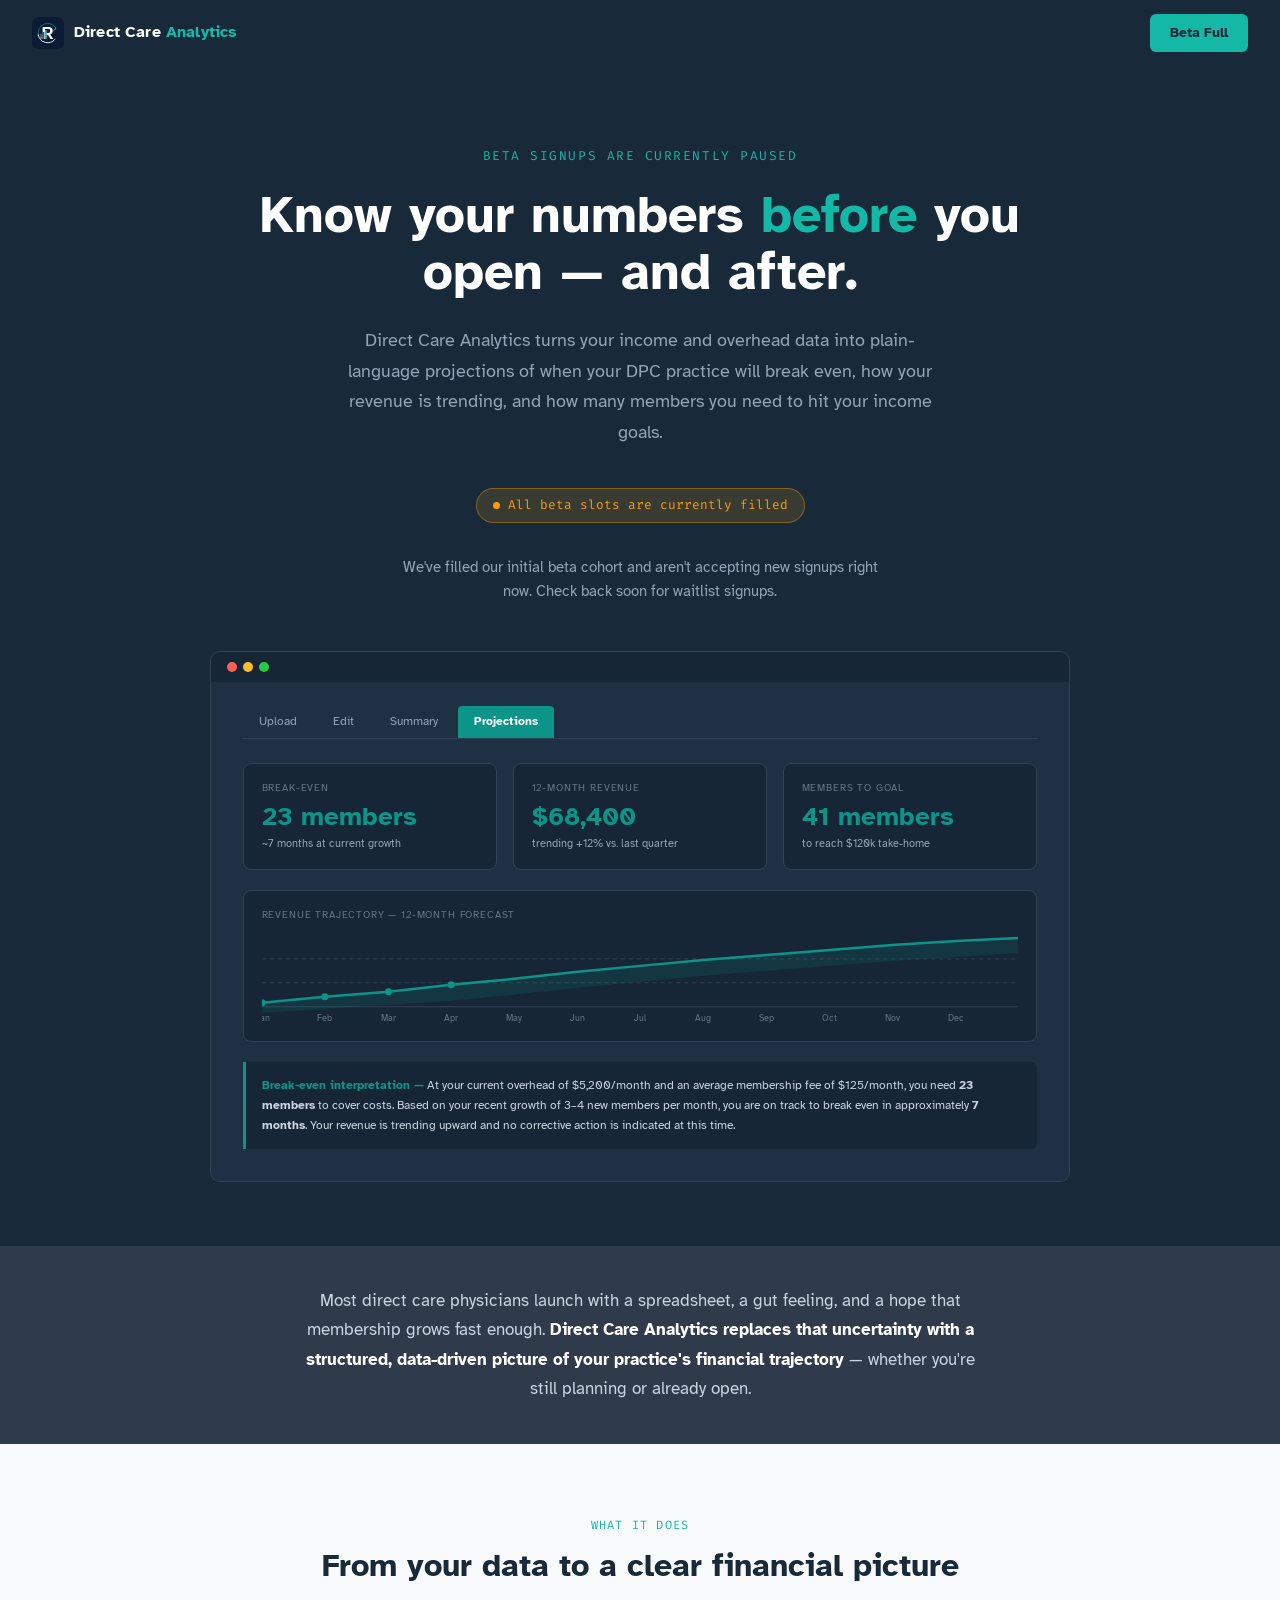
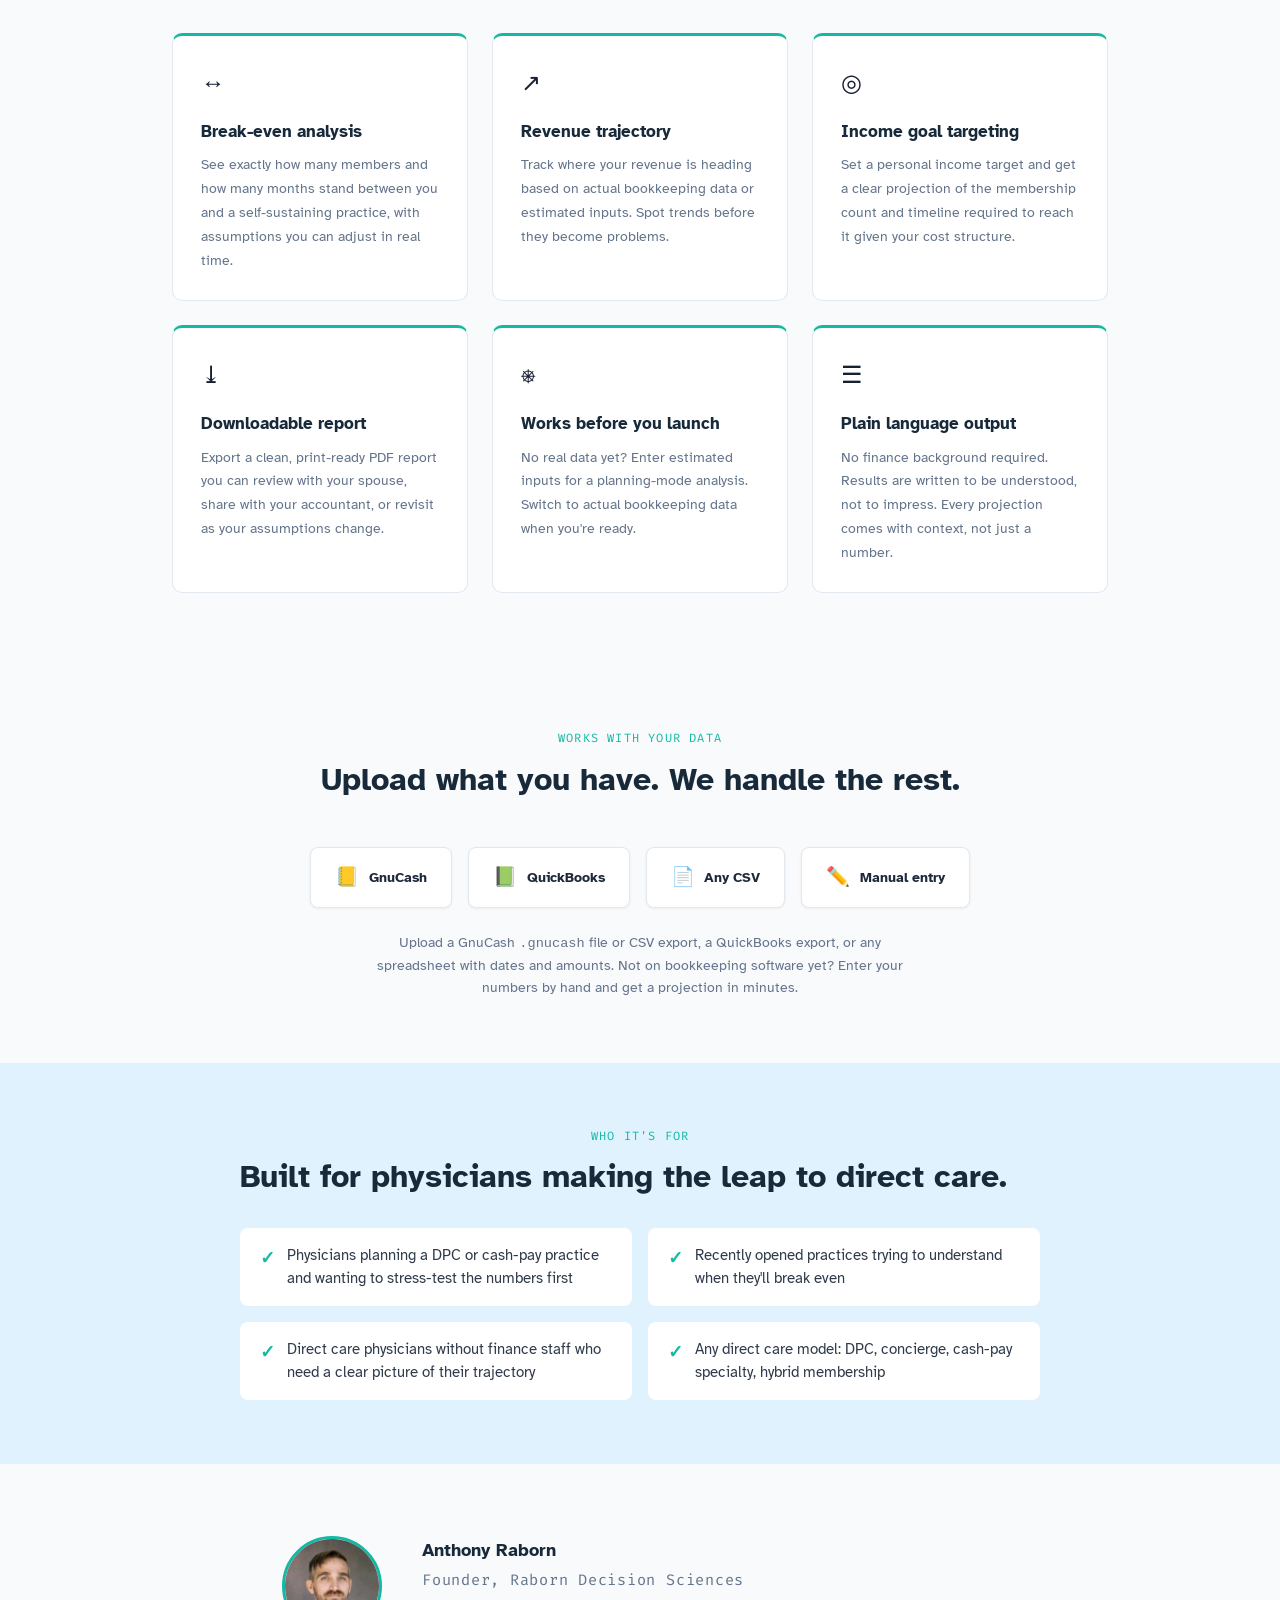
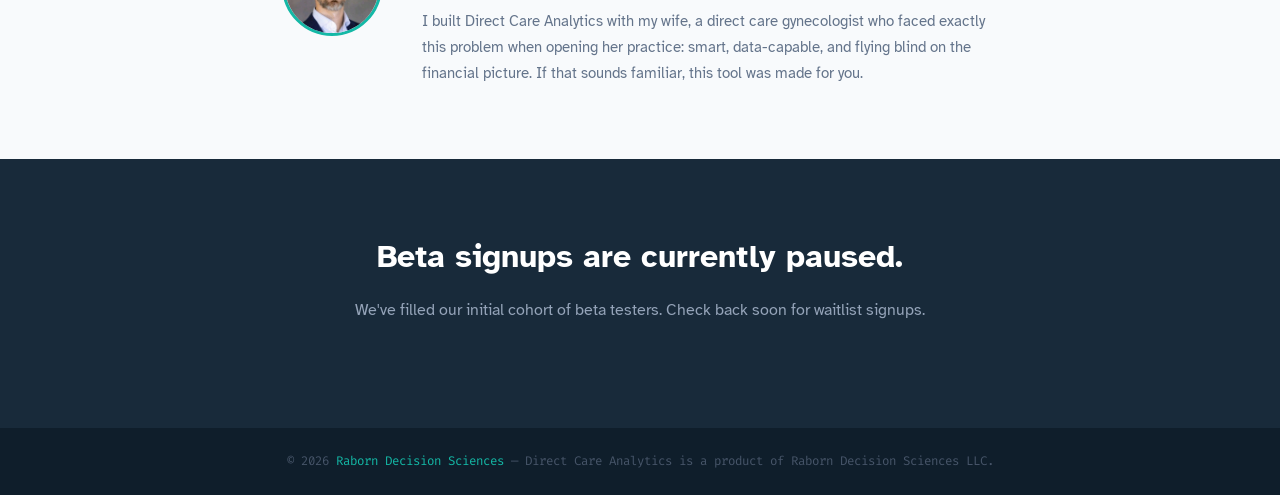
==== landing/index.html @ 9949469e "pause beta signups on landing page and update waitlist messaging Co-Authored-By: Claude Sonnet 4.6 <" ====
<!DOCTYPE html>
<html lang="en">
<head>
<meta charset="UTF-8">
<meta name="viewport" content="width=device-width, initial-scale=1.0">
<title>Direct Care Analytics — Know Your Numbers Before You Open</title>
<meta name="description" content="Direct Care Analytics turns your income and overhead data into plain-language projections of when your DPC practice will break even, how your revenue is trending, and how many members you need to hit your income goals.">
<link rel="icon" type="image/svg+xml" href="assets/favicon.svg">
<link rel="preconnect" href="https://fonts.googleapis.com">
<link rel="preconnect" href="https://fonts.gstatic.com" crossorigin>
<link href="https://fonts.googleapis.com/css2?family=Atkinson+Hyperlegible:ital,wght@0,400;0,700;1,400&family=Fira+Code:wght@400;500&display=swap" rel="stylesheet">
<style>
  *, *::before, *::after { box-sizing: border-box; margin: 0; padding: 0; }

  :root {
    --navy:       #182A3A;
    --slate:      #2F3A4A;
    --gray:       #64748B;
    --off-white:  #F8FAFC;
    --white:      #FFFFFF;
    --teal:       #14B8A6;
    --teal-dark:  #0F9486;
    --blue:       #2563EB;
    --amber:      #F59E0B;
    --cyan-light: #E0F2FE;
    --text:       #172033;
    --font:       'Atkinson Hyperlegible', sans-serif;
    --mono:       'Fira Code', monospace;
  }

  html { scroll-behavior: smooth; }

  body {
    font-family: var(--font);
    font-size: 1rem;
    line-height: 1.6;
    color: var(--text);
    background: var(--off-white);
  }

  /* NAV */
  nav {
    position: sticky;
    top: 0;
    z-index: 100;
    background: var(--navy);
    padding: 0.875rem 2rem;
    display: flex;
    align-items: center;
    justify-content: space-between;
  }

  .nav-brand {
    display: flex;
    align-items: center;
    gap: 0.625rem;
    text-decoration: none;
  }

  .nav-mark {
    width: 32px;
    height: 32px;
    border-radius: 6px;
    object-fit: contain;
  }

  .nav-name {
    font-family: var(--font);
    font-size: 1rem;
    font-weight: 700;
    color: var(--white);
    letter-spacing: 0.01em;
  }

  .nav-name span {
    color: var(--teal);
  }

  .nav-cta {
    background: var(--teal);
    color: var(--navy);
    font-family: var(--font);
    font-weight: 700;
    font-size: 0.875rem;
    padding: 0.5rem 1.25rem;
    border-radius: 6px;
    text-decoration: none;
    transition: background 0.15s;
  }

  .nav-cta:hover { background: var(--teal-dark); color: var(--white); }

  /* HERO */
  .hero {
    background: var(--navy);
    color: var(--white);
    padding: 5rem 2rem 4rem;
    text-align: center;
  }

  .hero-eyebrow {
    font-family: var(--mono);
    font-size: 0.8rem;
    color: var(--teal);
    letter-spacing: 0.12em;
    text-transform: uppercase;
    margin-bottom: 1.25rem;
  }

  .hero h1 {
    font-size: clamp(2rem, 5vw, 3.25rem);
    font-weight: 700;
    line-height: 1.1;
    color: var(--white);
    max-width: 780px;
    margin: 0 auto 1.5rem;
  }

  .hero h1 em {
    font-style: normal;
    color: var(--teal);
  }

  .hero-sub {
    font-size: 1.125rem;
    color: #94A3B8;
    max-width: 620px;
    margin: 0 auto 2.5rem;
    line-height: 1.7;
  }

  .hero-slots {
    display: inline-flex;
    align-items: center;
    gap: 0.5rem;
    background: rgba(244,158,11,0.15);
    border: 1px solid rgba(244,158,11,0.4);
    color: var(--amber);
    font-family: var(--mono);
    font-size: 0.8rem;
    padding: 0.4rem 1rem;
    border-radius: 999px;
    margin-bottom: 2rem;
  }

  .slot-dot {
    width: 7px;
    height: 7px;
    background: var(--amber);
    border-radius: 50%;
    animation: pulse 2s infinite;
  }

  @keyframes pulse {
    0%, 100% { opacity: 1; }
    50% { opacity: 0.35; }
  }

  /* SIGNUP FORM */
  .signup-form {
    max-width: 480px;
    margin: 0 auto;
  }

  .signup-form .name-row {
    display: grid;
    grid-template-columns: 1fr 1fr;
    gap: 0.75rem;
    margin-bottom: 0.75rem;
  }

  @media (max-width: 480px) {
    .signup-form .name-row { grid-template-columns: 1fr; }
  }

  .signup-form .field {
    display: flex;
    flex-direction: column;
    gap: 0.35rem;
    margin-bottom: 0.75rem;
  }

  .signup-form label {
    font-size: 0.8rem;
    font-weight: 600;
    color: #94A3B8;
    letter-spacing: 0.04em;
    text-transform: uppercase;
  }

  .signup-form label em {
    color: var(--teal);
    font-style: normal;
    margin-left: 2px;
  }

  .signup-form input[type="text"],
  .signup-form input[type="email"] {
    padding: 0.75rem 1rem;
    border-radius: 6px;
    border: 1.5px solid #334155;
    background: #1E3044;
    color: var(--white);
    font-family: var(--font);
    font-size: 0.95rem;
    outline: none;
    transition: border-color 0.15s;
    width: 100%;
    box-sizing: border-box;
  }

  .signup-form input[type="text"]::placeholder,
  .signup-form input[type="email"]::placeholder { color: #64748B; }

  .signup-form input[type="text"]:focus,
  .signup-form input[type="email"]:focus { border-color: var(--teal); }

  .btn-primary {
    background: var(--teal);
    color: var(--navy);
    font-family: var(--font);
    font-weight: 700;
    font-size: 0.95rem;
    padding: 0.75rem 1.5rem;
    border: none;
    border-radius: 6px;
    cursor: pointer;
    transition: background 0.15s;
    white-space: nowrap;
    width: 100%;
    margin-top: 0.25rem;
  }

  .btn-primary:hover { background: var(--teal-dark); color: var(--white); }

  /* PROBLEM STRIP */
  .problem-strip {
    background: var(--slate);
    color: var(--white);
    padding: 2.5rem 2rem;
    text-align: center;
  }

  .problem-strip p {
    font-size: 1.05rem;
    color: #CBD5E1;
    max-width: 700px;
    margin: 0 auto;
    line-height: 1.75;
  }

  .problem-strip strong { color: var(--white); }

  /* FEATURES */
  .features {
    padding: 4.5rem 2rem;
    max-width: 1000px;
    margin: 0 auto;
  }

  .section-label {
    font-family: var(--mono);
    font-size: 0.75rem;
    color: var(--teal);
    letter-spacing: 0.1em;
    text-transform: uppercase;
    text-align: center;
    margin-bottom: 0.75rem;
  }

  .section-title {
    font-size: clamp(1.5rem, 3vw, 2rem);
    font-weight: 700;
    text-align: center;
    color: var(--navy);
    margin-bottom: 3rem;
    line-height: 1.2;
  }

  .features-grid {
    display: grid;
    grid-template-columns: repeat(auto-fit, minmax(280px, 1fr));
    gap: 1.5rem;
  }

  .feature-card {
    background: var(--white);
    border: 1px solid #E2E8F0;
    border-radius: 10px;
    padding: 1.75rem;
    border-top: 3px solid var(--teal);
  }

  .feature-icon {
    font-size: 1.5rem;
    margin-bottom: 1rem;
  }

  .feature-card h3 {
    font-size: 1.05rem;
    font-weight: 700;
    color: var(--navy);
    margin-bottom: 0.5rem;
  }

  .feature-card p {
    font-size: 0.9rem;
    color: var(--gray);
    line-height: 1.65;
  }

  /* WHO IT'S FOR */
  .for-section {
    background: var(--cyan-light);
    padding: 4rem 2rem;
  }

  .for-inner {
    max-width: 800px;
    margin: 0 auto;
  }

  .for-list {
    list-style: none;
    margin-top: 2rem;
    display: grid;
    grid-template-columns: repeat(auto-fit, minmax(300px, 1fr));
    gap: 1rem;
  }

  .for-list li {
    display: flex;
    align-items: flex-start;
    gap: 0.75rem;
    background: var(--white);
    border-radius: 8px;
    padding: 1rem 1.25rem;
    font-size: 0.95rem;
    color: var(--slate);
    line-height: 1.5;
  }

  .check {
    color: var(--teal);
    font-weight: 700;
    font-size: 1.1rem;
    margin-top: 0.05rem;
    flex-shrink: 0;
  }

  /* FOUNDER */
  .founder {
    padding: 4.5rem 2rem;
    max-width: 780px;
    margin: 0 auto;
    display: grid;
    grid-template-columns: auto 1fr;
    gap: 2.5rem;
    align-items: start;
  }

  .founder-photo {
    width: 100px;
    height: 100px;
    border-radius: 50%;
    object-fit: cover;
    border: 3px solid var(--teal);
    flex-shrink: 0;
  }

  .founder-text h3 {
    font-size: 1.1rem;
    font-weight: 700;
    color: var(--navy);
    margin-bottom: 0.25rem;
  }

  .founder-role {
    font-family: var(--mono);
    font-size: 0.78rem;
    color: var(--teal);
    letter-spacing: 0.05em;
    margin-bottom: 1rem;
  }

  .founder-text p {
    font-size: 0.95rem;
    color: var(--gray);
    line-height: 1.7;
  }

  /* BOTTOM CTA */
  .bottom-cta {
    background: var(--navy);
    color: var(--white);
    padding: 4.5rem 2rem;
    text-align: center;
  }

  .bottom-cta h2 {
    font-size: clamp(1.5rem, 3vw, 2rem);
    font-weight: 700;
    color: var(--white);
    margin-bottom: 1rem;
    max-width: 600px;
    margin-left: auto;
    margin-right: auto;
  }

  .bottom-cta p {
    color: #94A3B8;
    margin-bottom: 2rem;
    font-size: 1rem;
  }

  /* FOOTER */
  footer {
    background: #0F1E2B;
    padding: 1.5rem 2rem;
    text-align: center;
  }

  footer p {
    font-size: 0.78rem;
    color: #475569;
    font-family: var(--mono);
  }

  footer a {
    color: var(--teal);
    text-decoration: none;
  }

  /* SCREENSHOT / APP MOCKUP */
  .screenshot-wrap {
    max-width: 860px;
    margin: 3rem auto 0;
    background: #1E3044;
    border-radius: 10px;
    border: 1px solid #334155;
    overflow: hidden;
  }

  .screenshot-bar {
    background: #162636;
    padding: 0.6rem 1rem;
    display: flex;
    gap: 6px;
    align-items: center;
  }

  .dot { width: 10px; height: 10px; border-radius: 50%; }
  .dot-r { background: #FF5F57; }
  .dot-y { background: #FEBC2E; }
  .dot-g { background: #28C840; }

  .screenshot-body {
    padding: 1.5rem 2rem 2rem;
    text-align: left;
    color: #CBD5E1;
    font-size: 0.85rem;
    min-height: 200px;
  }

  .mock-nav {
    display: flex;
    gap: 0.25rem;
    margin-bottom: 1.5rem;
    border-bottom: 1px solid #334155;
    padding-bottom: 0;
  }

  .mock-tab {
    padding: 0.4rem 1rem;
    font-size: 0.75rem;
    color: #94A3B8;
    border-radius: 4px 4px 0 0;
    cursor: default;
  }

  .mock-tab.active {
    background: #0D9488;
    color: #fff;
    font-weight: 600;
  }

  .mock-results {
    display: grid;
    grid-template-columns: 1fr 1fr 1fr;
    gap: 1rem;
    margin-bottom: 1.25rem;
  }

  @media (max-width: 640px) {
    .mock-results { grid-template-columns: 1fr; }
  }

  .mock-card {
    background: #162636;
    border: 1px solid #334155;
    border-radius: 8px;
    padding: 1rem 1.1rem;
  }

  .mock-card-label {
    font-size: 0.65rem;
    text-transform: uppercase;
    letter-spacing: 0.08em;
    color: #64748B;
    margin-bottom: 0.4rem;
  }

  .mock-card-value {
    font-size: 1.6rem;
    font-weight: 700;
    color: #0D9488;
    line-height: 1.1;
  }

  .mock-card-sub {
    font-size: 0.7rem;
    color: #94A3B8;
    margin-top: 0.25rem;
  }

  .mock-chart {
    background: #162636;
    border: 1px solid #334155;
    border-radius: 8px;
    padding: 1rem 1.1rem;
    margin-bottom: 1.25rem;
  }

  .mock-chart-label {
    font-size: 0.65rem;
    text-transform: uppercase;
    letter-spacing: 0.08em;
    color: #64748B;
    margin-bottom: 0.75rem;
  }

  .mock-chart svg { display: block; width: 100%; }

  .mock-narrative {
    background: #162636;
    border-left: 3px solid #0D9488;
    border-radius: 0 6px 6px 0;
    padding: 0.85rem 1rem;
    font-size: 0.78rem;
    color: #CBD5E1;
    line-height: 1.6;
  }

  /* DATA SOURCES */
  .sources-section {
    padding: 4rem 1.5rem;
    text-align: center;
    background: #F8FAFC;
  }

  .sources-grid {
    display: flex;
    flex-wrap: wrap;
    justify-content: center;
    gap: 1rem;
    max-width: 700px;
    margin: 2rem auto 0;
  }

  .source-card {
    background: #fff;
    border: 1px solid #E2E8F0;
    border-radius: 8px;
    padding: 0.9rem 1.5rem;
    display: flex;
    align-items: center;
    gap: 0.6rem;
    font-size: 0.9rem;
    font-weight: 600;
    color: #1E293B;
    box-shadow: 0 1px 3px rgba(0,0,0,0.06);
  }

  .source-icon {
    font-size: 1.2rem;
  }

  .source-note {
    max-width: 540px;
    margin: 1.5rem auto 0;
    font-size: 0.85rem;
    color: #64748B;
    line-height: 1.6;
  }

  /* RESPONSIVE */
  @media (max-width: 600px) {
    .founder {
      grid-template-columns: 1fr;
    }
    .founder-photo {
      margin: 0 auto;
      display: block;
    }
    nav { padding: 0.75rem 1rem; }
  }

  @media (prefers-reduced-motion: reduce) {
    .slot-dot { animation: none; }
  }
</style>
</head>
<body>

<nav>
  <a href="/" class="nav-brand">
    <img src="assets/favicon.svg" alt="Raborn Decision Sciences mark" class="nav-mark">
    <span class="nav-name">Direct Care <span>Analytics</span></span>
  </a>
  <a href="#beta" class="nav-cta">Beta Full</a>
</nav>

<section class="hero">
  <p class="hero-eyebrow">Beta signups are currently paused</p>
  <h1>Know your numbers <em>before</em> you open &mdash; and after.</h1>
  <p class="hero-sub">
    Direct Care Analytics turns your income and overhead data into plain-language projections
    of when your DPC practice will break even, how your revenue is trending, and how many
    members you need to hit your income goals.
  </p>

  <div class="hero-slots">
    <div class="slot-dot"></div>
    All beta slots are currently filled
  </div>

  <div id="beta">
    <p class="form-note" style="font-size:0.95rem; color:#94A3B8; max-width:480px; margin:0 auto;">
      We've filled our initial beta cohort and aren't accepting new signups right now.
      Check back soon for waitlist signups.
    </p>
  </div>

  <div class="screenshot-wrap">
    <div class="screenshot-bar">
      <div class="dot dot-r"></div>
      <div class="dot dot-y"></div>
      <div class="dot dot-g"></div>
    </div>
    <div class="screenshot-body">
      <div class="mock-nav">
        <div class="mock-tab">Upload</div>
        <div class="mock-tab">Edit</div>
        <div class="mock-tab">Summary</div>
        <div class="mock-tab active">Projections</div>
      </div>
      <div class="mock-results">
        <div class="mock-card">
          <div class="mock-card-label">Break-even</div>
          <div class="mock-card-value">23 members</div>
          <div class="mock-card-sub">~7 months at current growth</div>
        </div>
        <div class="mock-card">
          <div class="mock-card-label">12-month revenue</div>
          <div class="mock-card-value">$68,400</div>
          <div class="mock-card-sub">trending +12% vs. last quarter</div>
        </div>
        <div class="mock-card">
          <div class="mock-card-label">Members to goal</div>
          <div class="mock-card-value">41 members</div>
          <div class="mock-card-sub">to reach $120k take-home</div>
        </div>
      </div>
      <div class="mock-chart">
        <div class="mock-chart-label">Revenue trajectory &mdash; 12-month forecast</div>
        <svg viewBox="0 0 760 90" xmlns="http://www.w3.org/2000/svg" aria-hidden="true">
          <!-- grid lines -->
          <line x1="0" y1="72" x2="760" y2="72" stroke="#334155" stroke-width="1"/>
          <line x1="0" y1="48" x2="760" y2="48" stroke="#334155" stroke-width="1" stroke-dasharray="4 4"/>
          <line x1="0" y1="24" x2="760" y2="24" stroke="#334155" stroke-width="1" stroke-dasharray="4 4"/>
          <!-- confidence band -->
          <polygon points="0,68 63,62 127,57 190,50 253,44 317,37 380,31 443,25 507,20 570,15 633,10 697,6 760,3 760,18 697,22 633,26 570,31 507,36 443,41 380,47 317,53 253,60 190,66 127,70 63,74 0,78"
            fill="#0D9488" opacity="0.15"/>
          <!-- forecast line -->
          <polyline points="0,68 63,62 127,57 190,50 253,44 317,37 380,31 443,25 507,20 570,15 633,10 697,6 760,3"
            fill="none" stroke="#0D9488" stroke-width="2.5" stroke-linejoin="round"/>
          <!-- actual dots (first 4 months) -->
          <circle cx="0"   cy="68" r="3.5" fill="#0D9488"/>
          <circle cx="63"  cy="62" r="3.5" fill="#0D9488"/>
          <circle cx="127" cy="57" r="3.5" fill="#0D9488"/>
          <circle cx="190" cy="50" r="3.5" fill="#0D9488"/>
          <!-- month labels -->
          <text x="0"   y="86" fill="#64748B" font-size="9" text-anchor="middle">Jan</text>
          <text x="63"  y="86" fill="#64748B" font-size="9" text-anchor="middle">Feb</text>
          <text x="127" y="86" fill="#64748B" font-size="9" text-anchor="middle">Mar</text>
          <text x="190" y="86" fill="#64748B" font-size="9" text-anchor="middle">Apr</text>
          <text x="253" y="86" fill="#64748B" font-size="9" text-anchor="middle">May</text>
          <text x="317" y="86" fill="#64748B" font-size="9" text-anchor="middle">Jun</text>
          <text x="380" y="86" fill="#64748B" font-size="9" text-anchor="middle">Jul</text>
          <text x="443" y="86" fill="#64748B" font-size="9" text-anchor="middle">Aug</text>
          <text x="507" y="86" fill="#64748B" font-size="9" text-anchor="middle">Sep</text>
          <text x="570" y="86" fill="#64748B" font-size="9" text-anchor="middle">Oct</text>
          <text x="633" y="86" fill="#64748B" font-size="9" text-anchor="middle">Nov</text>
          <text x="697" y="86" fill="#64748B" font-size="9" text-anchor="middle">Dec</text>
        </svg>
      </div>
      <div class="mock-narrative">
        <strong style="color:#0D9488;">Break-even interpretation &mdash;</strong>
        At your current overhead of $5,200/month and an average membership fee of $125/month,
        you need <strong>23 members</strong> to cover costs. Based on your recent growth of
        3&ndash;4 new members per month, you are on track to break even in approximately
        <strong>7 months</strong>. Your revenue is trending upward and no corrective action
        is indicated at this time.
      </div>
    </div>
  </div>
</section>

<section class="problem-strip">
  <p>
    Most direct care physicians launch with a spreadsheet, a gut feeling, and a hope that
    membership grows fast enough. <strong>Direct Care Analytics replaces that uncertainty
    with a structured, data-driven picture of your practice's financial trajectory</strong>
    &mdash; whether you're still planning or already open.
  </p>
</section>

<section class="features">
  <p class="section-label">What it does</p>
  <h2 class="section-title">From your data to a clear financial picture</h2>

  <div class="features-grid">
    <div class="feature-card">
      <div class="feature-icon">&#x2194;</div>
      <h3>Break-even analysis</h3>
      <p>See exactly how many members and how many months stand between you and a self-sustaining practice, with assumptions you can adjust in real time.</p>
    </div>
    <div class="feature-card">
      <div class="feature-icon">&#x2197;</div>
      <h3>Revenue trajectory</h3>
      <p>Track where your revenue is heading based on actual bookkeeping data or estimated inputs. Spot trends before they become problems.</p>
    </div>
    <div class="feature-card">
      <div class="feature-icon">&#x25CE;</div>
      <h3>Income goal targeting</h3>
      <p>Set a personal income target and get a clear projection of the membership count and timeline required to reach it given your cost structure.</p>
    </div>
    <div class="feature-card">
      <div class="feature-icon">&#x2913;</div>
      <h3>Downloadable report</h3>
      <p>Export a clean, print-ready PDF report you can review with your spouse, share with your accountant, or revisit as your assumptions change.</p>
    </div>
    <div class="feature-card">
      <div class="feature-icon">&#x2388;</div>
      <h3>Works before you launch</h3>
      <p>No real data yet? Enter estimated inputs for a planning-mode analysis. Switch to actual bookkeeping data when you're ready.</p>
    </div>
    <div class="feature-card">
      <div class="feature-icon">&#x2630;</div>
      <h3>Plain language output</h3>
      <p>No finance background required. Results are written to be understood, not to impress. Every projection comes with context, not just a number.</p>
    </div>
  </div>
</section>

<section class="sources-section">
  <p class="section-label">Works with your data</p>
  <h2 class="section-title">Upload what you have. We handle the rest.</h2>
  <div class="sources-grid">
    <div class="source-card">
      <span class="source-icon">📒</span> GnuCash
    </div>
    <div class="source-card">
      <span class="source-icon">📗</span> QuickBooks
    </div>
    <div class="source-card">
      <span class="source-icon">📄</span> Any CSV
    </div>
    <div class="source-card">
      <span class="source-icon">✏️</span> Manual entry
    </div>
  </div>
  <p class="source-note">
    Upload a GnuCash <code>.gnucash</code> file or CSV export, a QuickBooks export,
    or any spreadsheet with dates and amounts. Not on bookkeeping software yet?
    Enter your numbers by hand and get a projection in minutes.
  </p>
</section>

<section class="for-section">
  <div class="for-inner">
    <p class="section-label">Who it's for</p>
    <h2 class="section-title" style="text-align:left; margin-bottom:0;">Built for physicians making the leap to direct care.</h2>
    <ul class="for-list">
      <li><span class="check">&#x2713;</span> Physicians planning a DPC or cash-pay practice and wanting to stress-test the numbers first</li>
      <li><span class="check">&#x2713;</span> Recently opened practices trying to understand when they'll break even</li>
      <li><span class="check">&#x2713;</span> Direct care physicians without finance staff who need a clear picture of their trajectory</li>
      <li><span class="check">&#x2713;</span> Any direct care model: DPC, concierge, cash-pay specialty, hybrid membership</li>
    </ul>
  </div>
</section>

<section class="founder">
  <img src="assets/anthony-raborn.jpg" alt="Anthony Raborn" class="founder-photo" onerror="this.style.display='none'">
  <div class="founder-text">
    <h3>Anthony Raborn</h3>
    <p class="founder-role">Founder, Raborn Decision Sciences</p>
    <p>
      I built Direct Care Analytics with my wife, a direct care gynecologist who faced exactly
      this problem when opening her practice: smart, data-capable, and flying blind on the
      financial picture. If that sounds familiar, this tool was made for you.
    </p>
  </div>
</section>

<section class="bottom-cta">
  <h2>Beta signups are currently paused.</h2>
  <p>We've filled our initial cohort of beta testers. Check back soon for waitlist signups.</p>
</section>

<footer>
  <p>
    &copy; 2026 <a href="https://raborndecisionsciences.com">Raborn Decision Sciences</a>
    &mdash; Direct Care Analytics is a product of Raborn Decision Sciences LLC.
  </p>
</footer>

</body>
</html>
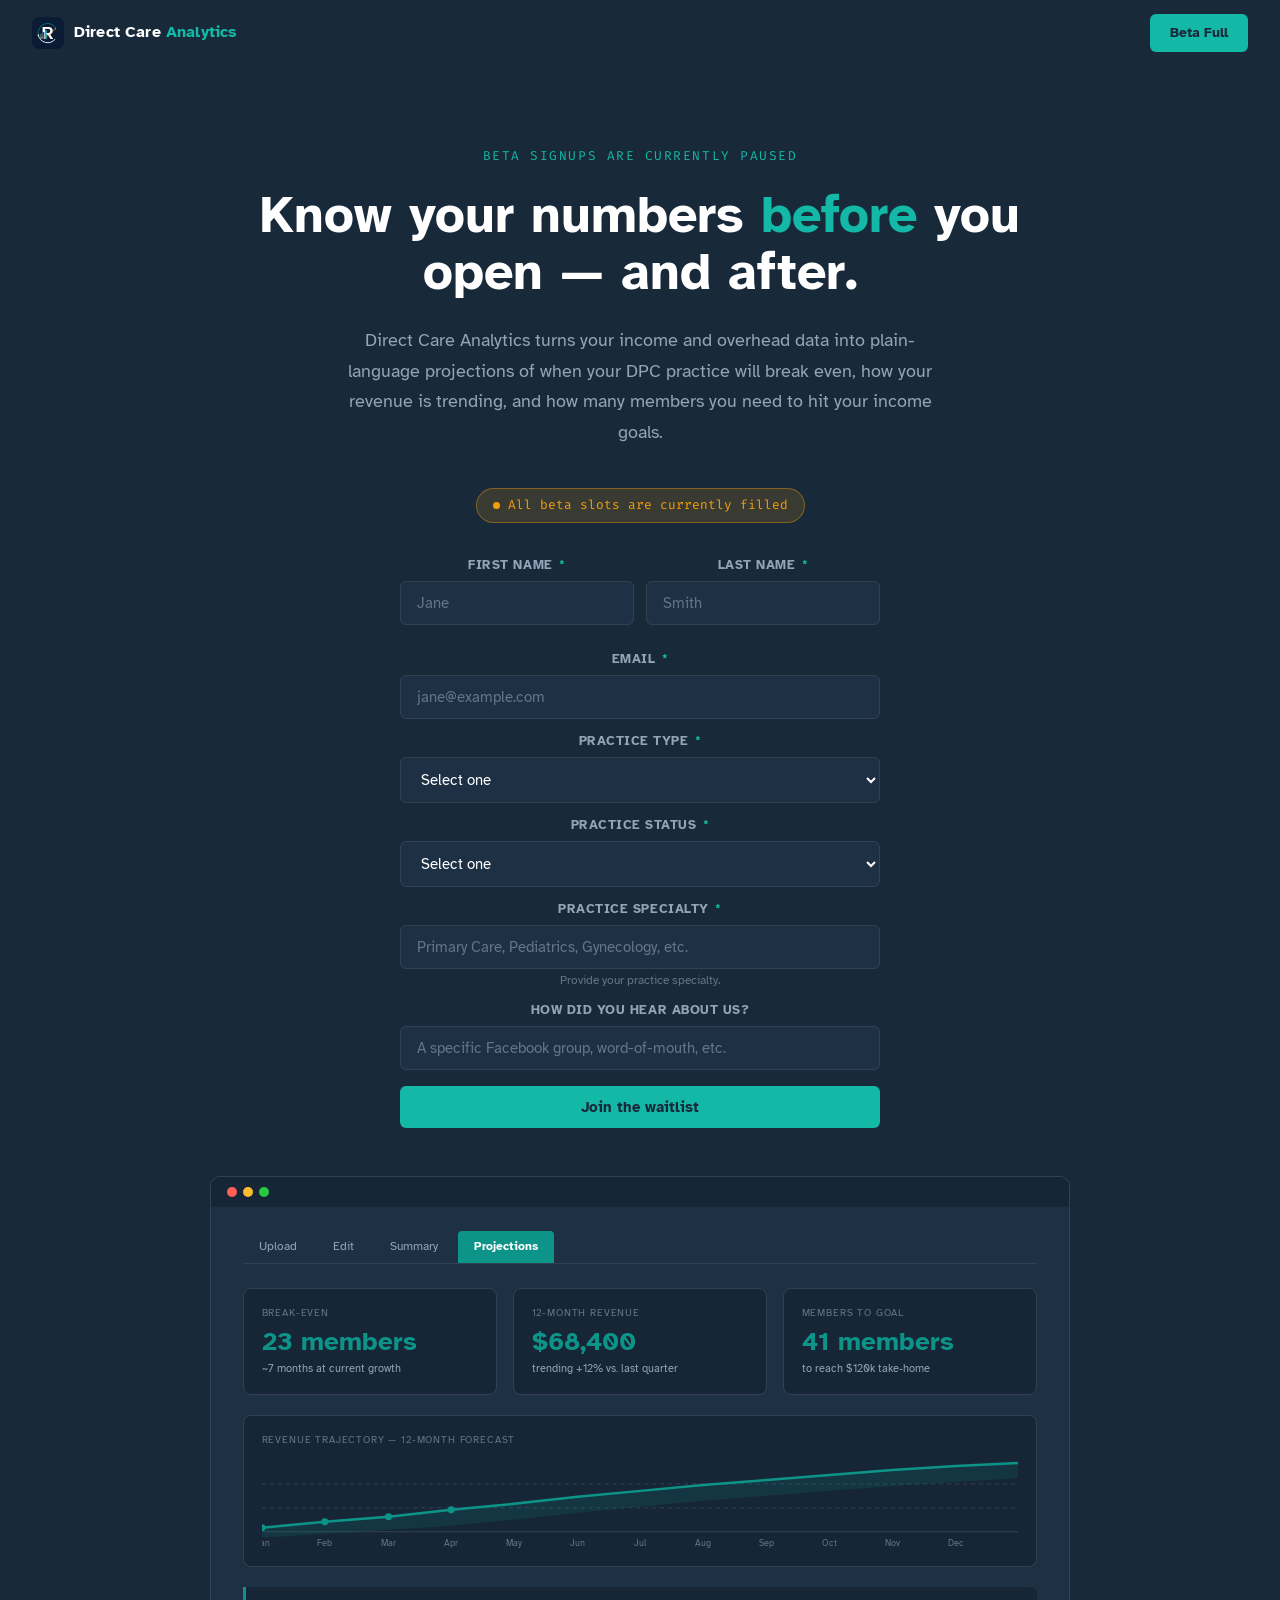
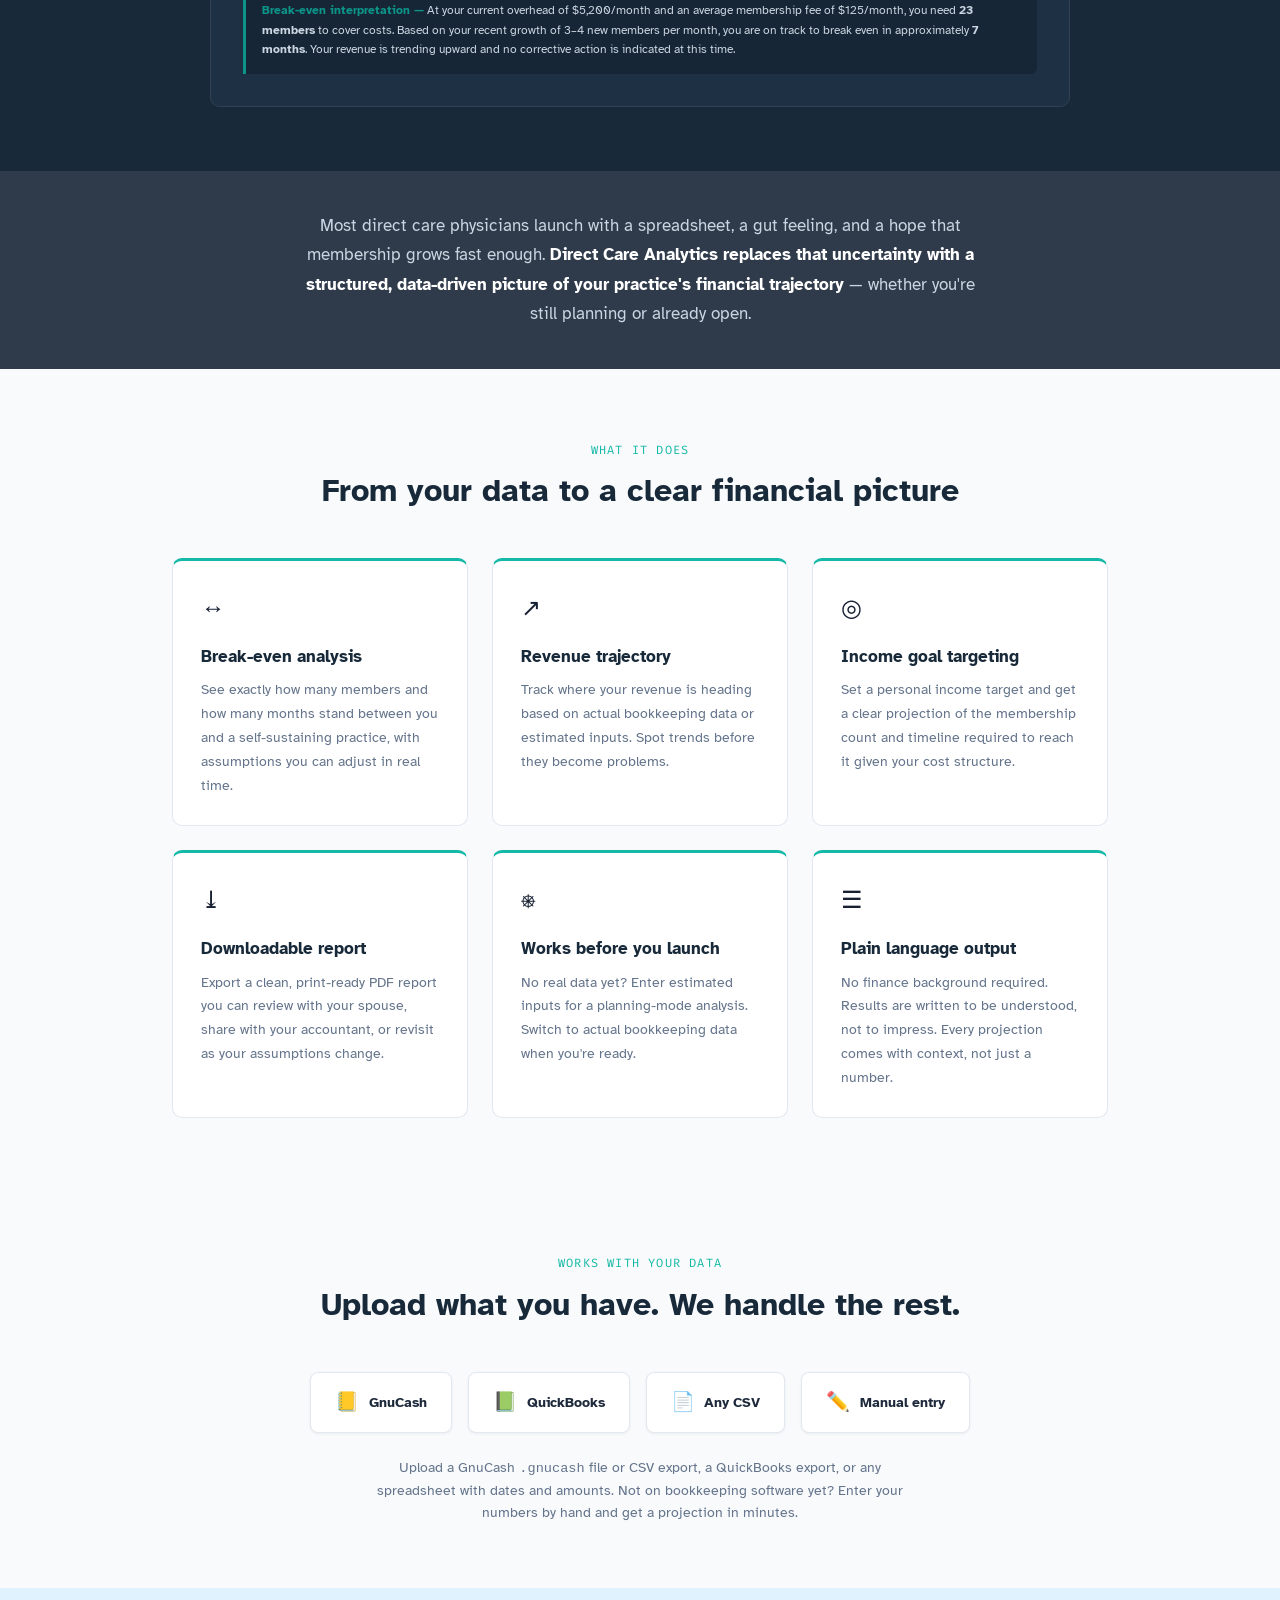
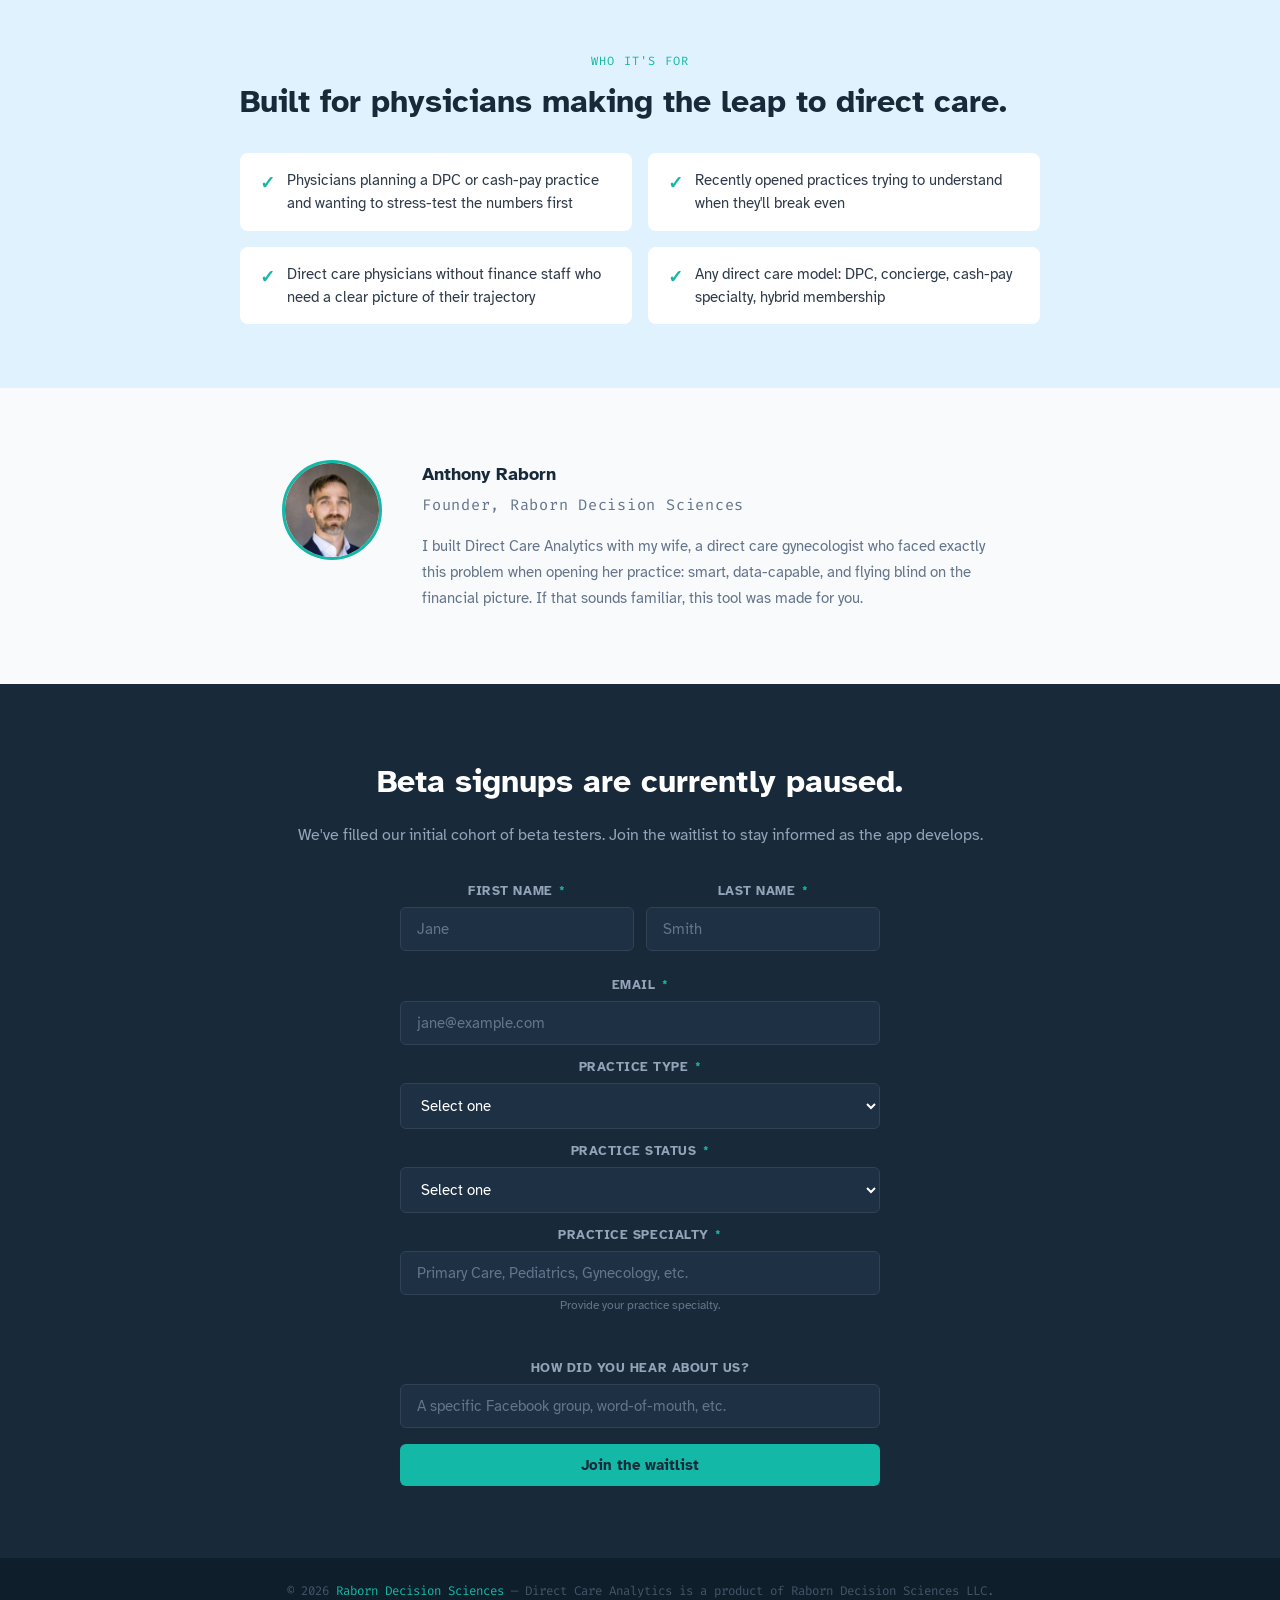
==== commit 59b9dc59: "add branded waitlist form with practice-type "Other" fill-in option Co-Authored-By: Claude Sonnet 4." ====
--- a/landing/index.html
+++ b/landing/index.html
@@ -215,6 +215,31 @@
   .signup-form input[type="text"]:focus,
   .signup-form input[type="email"]:focus { border-color: var(--teal); }
 
+  .signup-form select {
+    padding: 0.75rem 1rem;
+    border-radius: 6px;
+    border: 1.5px solid #334155;
+    background: #1E3044;
+    color: var(--white);
+    font-family: var(--font);
+    font-size: 0.95rem;
+    outline: none;
+    transition: border-color 0.15s;
+    width: 100%;
+    box-sizing: border-box;
+    cursor: pointer;
+  }
+
+  .signup-form select:focus { border-color: var(--teal); }
+  .signup-form select option { color: var(--text); }
+
+  .signup-form .field-note {
+    font-size: 0.75rem;
+    color: #64748B;
+    margin-top: -0.2rem;
+    line-height: 1.4;
+  }
+
   .btn-primary {
     background: var(--teal);
     color: var(--navy);
@@ -635,10 +660,61 @@
   </div>
 
   <div id="beta">
-    <p class="form-note" style="font-size:0.95rem; color:#94A3B8; max-width:480px; margin:0 auto;">
-      We've filled our initial beta cohort and aren't accepting new signups right now.
-      Check back soon for waitlist signups.
-    </p>
+    <form class="signup-form"
+      action='https://forms.zohopublic.com/anthonyraborndecis1/form/DirectCareAnalyticsWaitlist/formperma/2kXUtKMUil3d5j4KvHZ5ywzuJS0PwGDYsFUVeUI9YYg/htmlRecords/submit'
+      name='form' method='POST' accept-charset='UTF-8' enctype='multipart/form-data'>
+      <input type="hidden" name="zf_referrer_name" value="">
+      <input type="hidden" name="zf_redirect_url" value="">
+      <input type="hidden" name="zc_gad" value="">
+      <div class="name-row">
+        <div class="field">
+          <label for="wl_first">First name <em>*</em></label>
+          <input type="text" id="wl_first" name="Name_First" maxlength="255" required placeholder="Jane">
+        </div>
+        <div class="field">
+          <label for="wl_last">Last name <em>*</em></label>
+          <input type="text" id="wl_last" name="Name_Last" maxlength="255" required placeholder="Smith">
+        </div>
+      </div>
+      <div class="field">
+        <label for="wl_email">Email <em>*</em></label>
+        <input type="email" id="wl_email" name="Email" maxlength="255" required placeholder="jane@example.com">
+      </div>
+      <div class="field">
+        <label for="wl_practice_type">Practice type <em>*</em></label>
+        <select id="wl_practice_type" name="Dropdown" required>
+          <option value="" disabled selected>Select one</option>
+          <option value="Physician">Physician</option>
+          <option value="Nurse Practitioner">Nurse Practitioner</option>
+          <option value="Mental Health Therapist">Mental Health Therapist</option>
+          <option value="Other">Other</option>
+        </select>
+      </div>
+      <div class="field practice-other-wrap" style="display:none;">
+        <label for="wl_practice_type_other">Please specify <em>*</em></label>
+        <input type="text" id="wl_practice_type_other" maxlength="255" placeholder="Your role">
+      </div>
+      <div class="field">
+        <label for="wl_practice_status">Practice status <em>*</em></label>
+        <select id="wl_practice_status" name="Dropdown1" required>
+          <option value="" disabled selected>Select one</option>
+          <option value="Just exploring">Just exploring</option>
+          <option value="Planning to launch a direct care practice">Planning to launch a direct care practice</option>
+          <option value="Direct care practice launched within the last year">Direct care practice launched within the last year</option>
+          <option value="Direct care practice launched more than a year ago">Direct care practice launched more than a year ago</option>
+        </select>
+      </div>
+      <div class="field">
+        <label for="wl_specialty">Practice specialty <em>*</em></label>
+        <input type="text" id="wl_specialty" name="SingleLine1" maxlength="255" required placeholder="Primary Care, Pediatrics, Gynecology, etc.">
+        <p class="field-note">Provide your practice specialty.</p>
+      </div>
+      <div class="field">
+        <label for="wl_referral">How did you hear about us?</label>
+        <input type="text" id="wl_referral" name="SingleLine" maxlength="255" placeholder="A specific Facebook group, word-of-mouth, etc.">
+      </div>
+      <button type="submit" class="btn-primary">Join the waitlist</button>
+    </form>
   </div>
 
   <div class="screenshot-wrap">
@@ -815,7 +891,62 @@
 
 <section class="bottom-cta">
   <h2>Beta signups are currently paused.</h2>
-  <p>We've filled our initial cohort of beta testers. Check back soon for waitlist signups.</p>
+  <p>We've filled our initial cohort of beta testers. Join the waitlist to stay informed as the app develops.</p>
+  <form class="signup-form"
+    action='https://forms.zohopublic.com/anthonyraborndecis1/form/DirectCareAnalyticsWaitlist/formperma/2kXUtKMUil3d5j4KvHZ5ywzuJS0PwGDYsFUVeUI9YYg/htmlRecords/submit'
+    name='form' method='POST' accept-charset='UTF-8' enctype='multipart/form-data'>
+    <input type="hidden" name="zf_referrer_name" value="">
+    <input type="hidden" name="zf_redirect_url" value="">
+    <input type="hidden" name="zc_gad" value="">
+    <div class="name-row">
+      <div class="field">
+        <label for="wl_first_b">First name <em>*</em></label>
+        <input type="text" id="wl_first_b" name="Name_First" maxlength="255" required placeholder="Jane">
+      </div>
+      <div class="field">
+        <label for="wl_last_b">Last name <em>*</em></label>
+        <input type="text" id="wl_last_b" name="Name_Last" maxlength="255" required placeholder="Smith">
+      </div>
+    </div>
+    <div class="field">
+      <label for="wl_email_b">Email <em>*</em></label>
+      <input type="email" id="wl_email_b" name="Email" maxlength="255" required placeholder="jane@example.com">
+    </div>
+    <div class="field">
+      <label for="wl_practice_type_b">Practice type <em>*</em></label>
+      <select id="wl_practice_type_b" name="Dropdown" required>
+        <option value="" disabled selected>Select one</option>
+        <option value="Physician">Physician</option>
+        <option value="Nurse Practitioner">Nurse Practitioner</option>
+        <option value="Mental Health Therapist">Mental Health Therapist</option>
+        <option value="Other">Other</option>
+      </select>
+    </div>
+    <div class="field practice-other-wrap" style="display:none;">
+      <label for="wl_practice_type_other_b">Please specify <em>*</em></label>
+      <input type="text" id="wl_practice_type_other_b" maxlength="255" placeholder="Your role">
+    </div>
+    <div class="field">
+      <label for="wl_practice_status_b">Practice status <em>*</em></label>
+      <select id="wl_practice_status_b" name="Dropdown1" required>
+        <option value="" disabled selected>Select one</option>
+        <option value="Just exploring">Just exploring</option>
+        <option value="Planning to launch a direct care practice">Planning to launch a direct care practice</option>
+        <option value="Direct care practice launched within the last year">Direct care practice launched within the last year</option>
+        <option value="Direct care practice launched more than a year ago">Direct care practice launched more than a year ago</option>
+      </select>
+    </div>
+    <div class="field">
+      <label for="wl_specialty_b">Practice specialty <em>*</em></label>
+      <input type="text" id="wl_specialty_b" name="SingleLine1" maxlength="255" required placeholder="Primary Care, Pediatrics, Gynecology, etc.">
+      <p class="field-note">Provide your practice specialty.</p>
+    </div>
+    <div class="field">
+      <label for="wl_referral_b">How did you hear about us?</label>
+      <input type="text" id="wl_referral_b" name="SingleLine" maxlength="255" placeholder="A specific Facebook group, word-of-mouth, etc.">
+    </div>
+    <button type="submit" class="btn-primary">Join the waitlist</button>
+  </form>
 </section>
 
 <footer>
@@ -825,5 +956,36 @@
   </p>
 </footer>
 
+<script>
+  document.querySelectorAll('.signup-form').forEach(function (form) {
+    var select = form.querySelector('select[name="Dropdown"]');
+    if (!select) return;
+
+    var otherWrap = select.closest('.field').nextElementSibling;
+    var otherInput = otherWrap ? otherWrap.querySelector('input') : null;
+    if (!otherWrap || !otherInput) return;
+
+    select.addEventListener('change', function () {
+      if (select.value === 'Other') {
+        otherWrap.style.display = '';
+        otherInput.setAttribute('required', 'required');
+      } else {
+        otherWrap.style.display = 'none';
+        otherInput.removeAttribute('required');
+        otherInput.value = '';
+      }
+    });
+
+    form.addEventListener('submit', function () {
+      if (select.value === 'Other' && otherInput.value.trim()) {
+        var customOption = document.createElement('option');
+        customOption.value = otherInput.value.trim();
+        customOption.selected = true;
+        select.appendChild(customOption);
+      }
+    });
+  });
+</script>
+
 </body>
 </html>
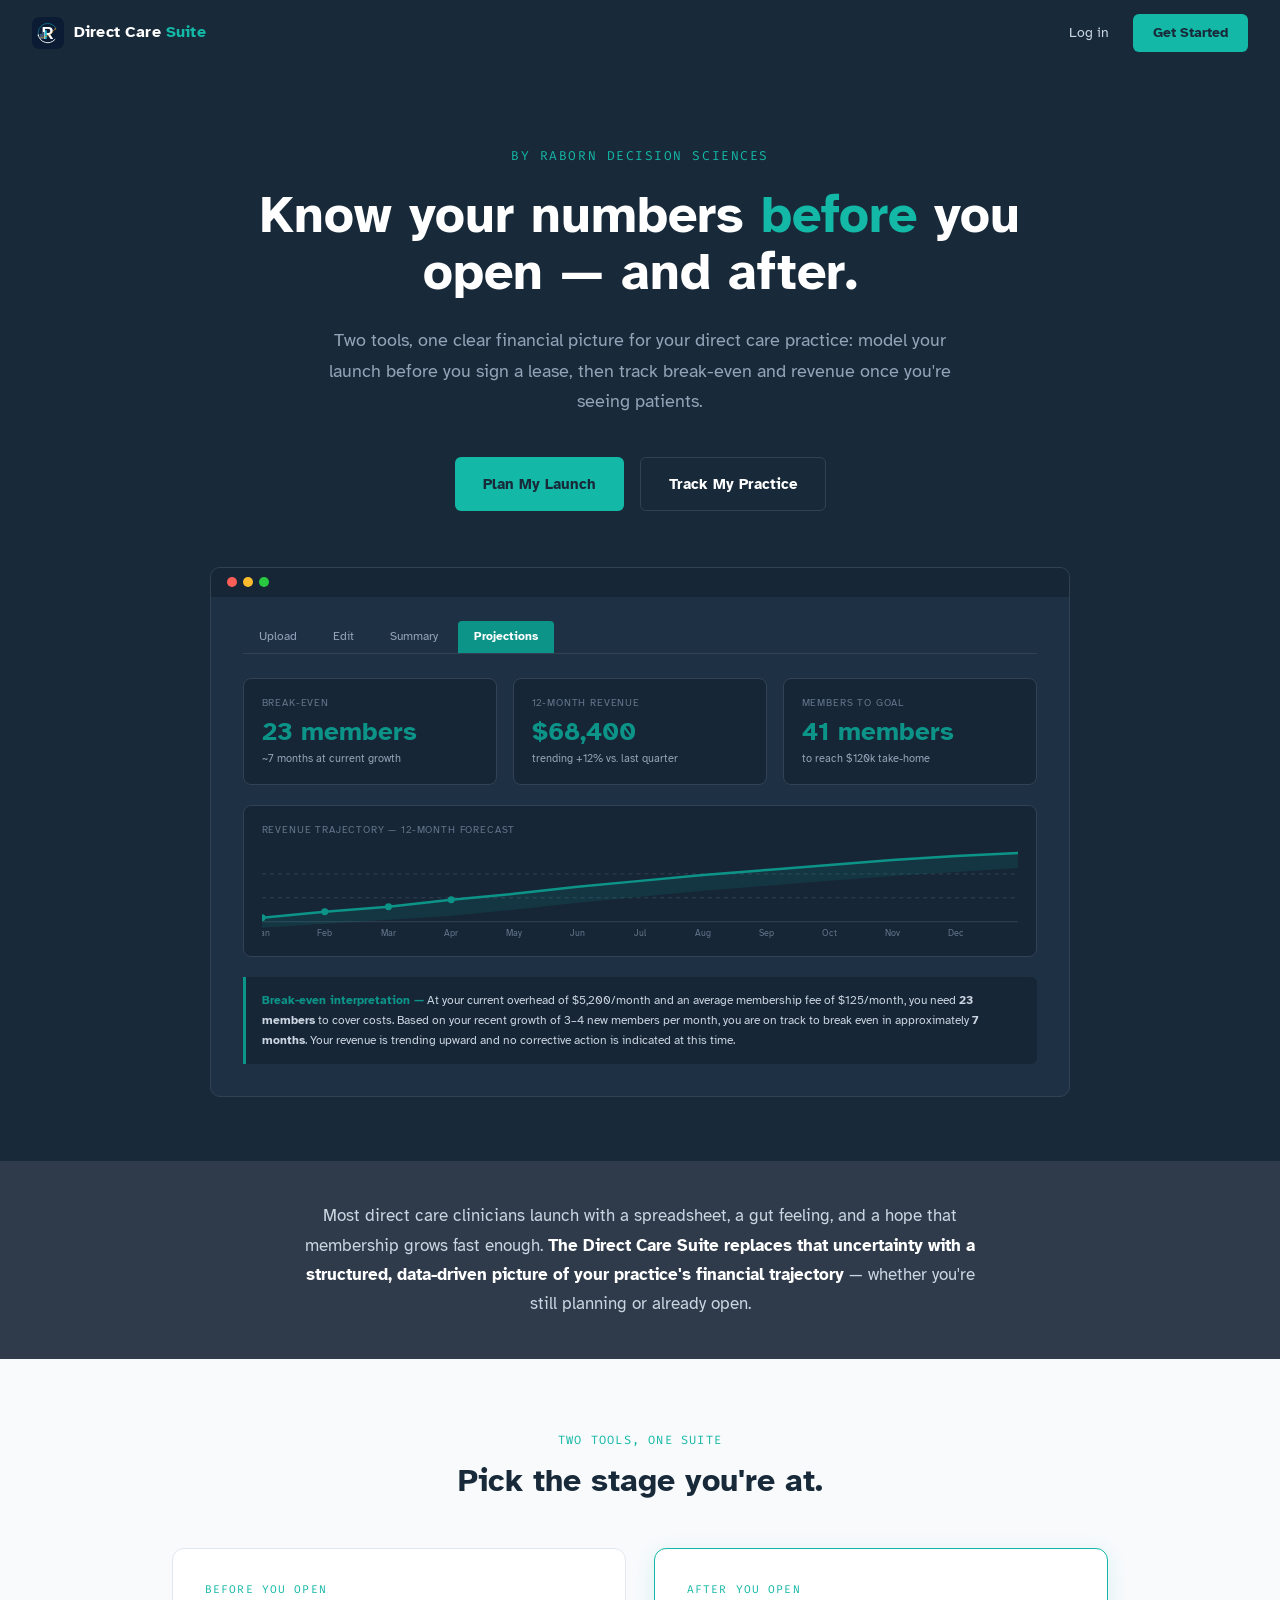
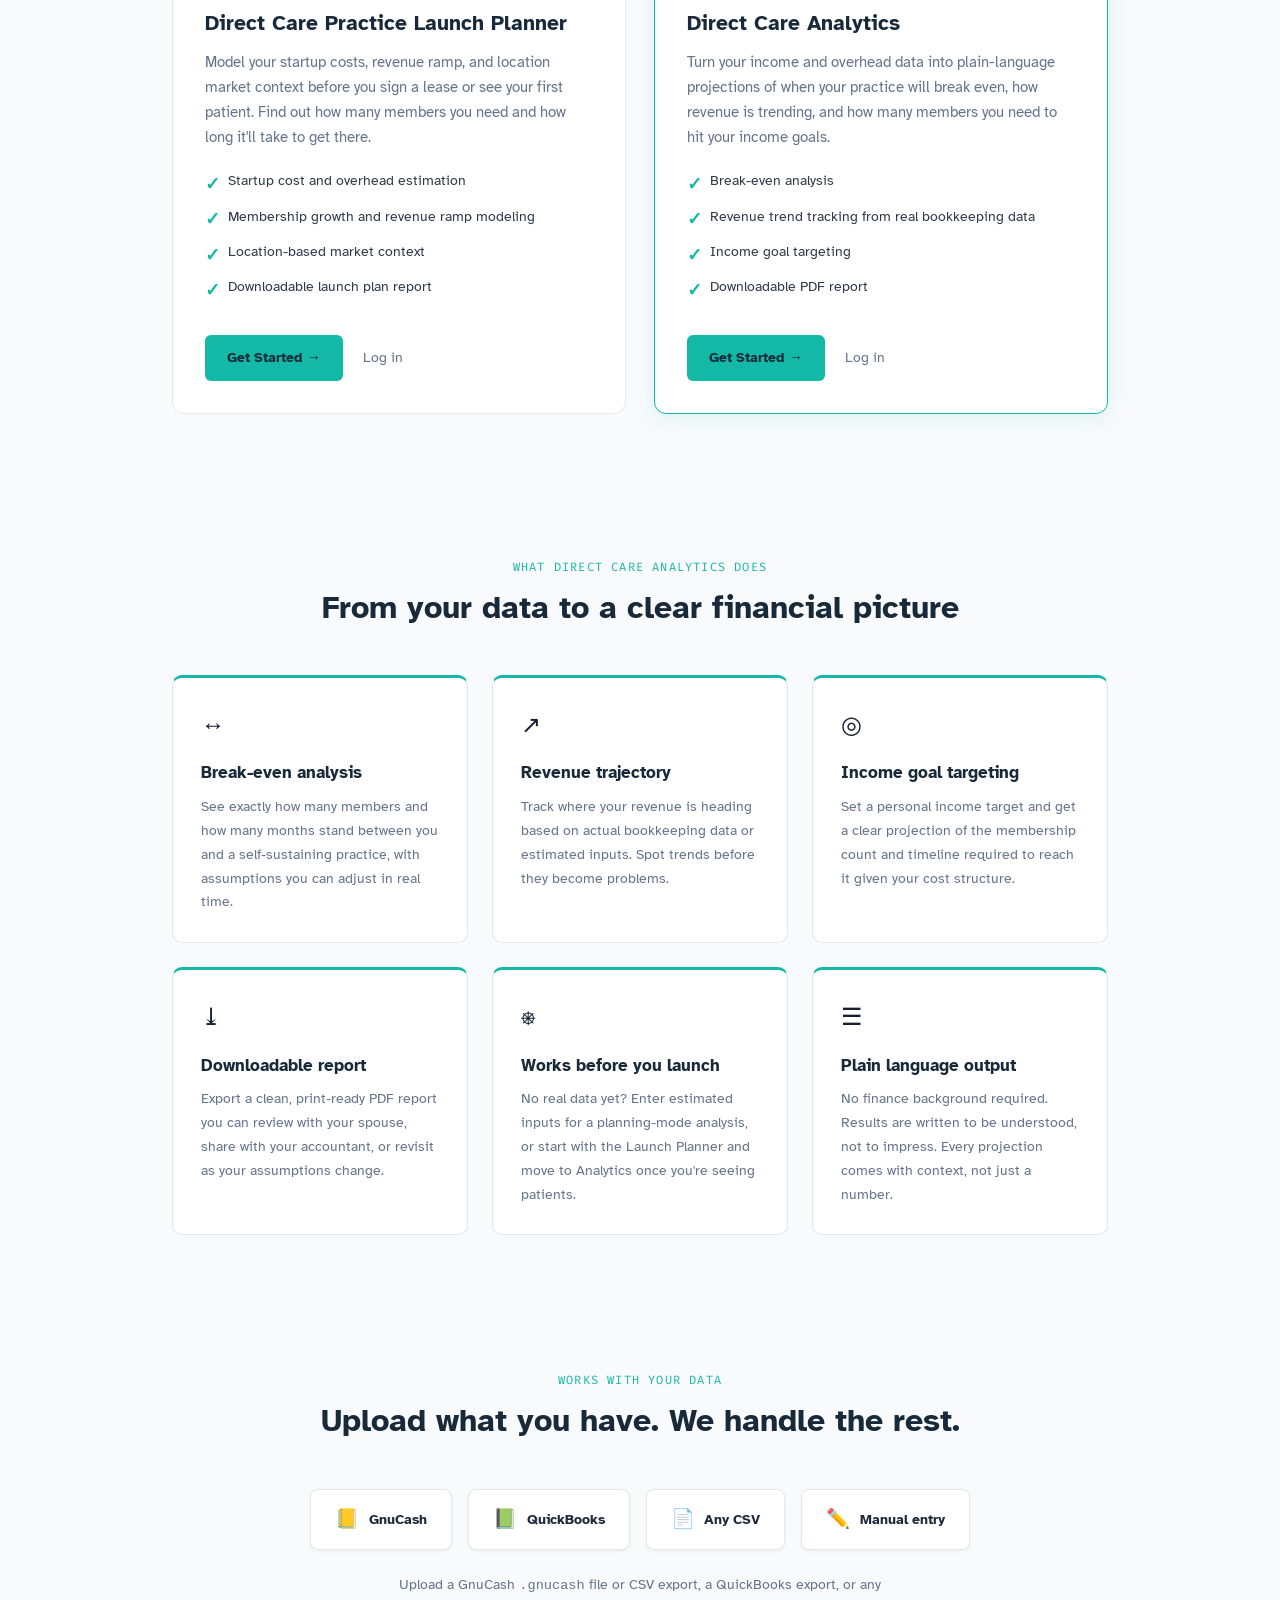
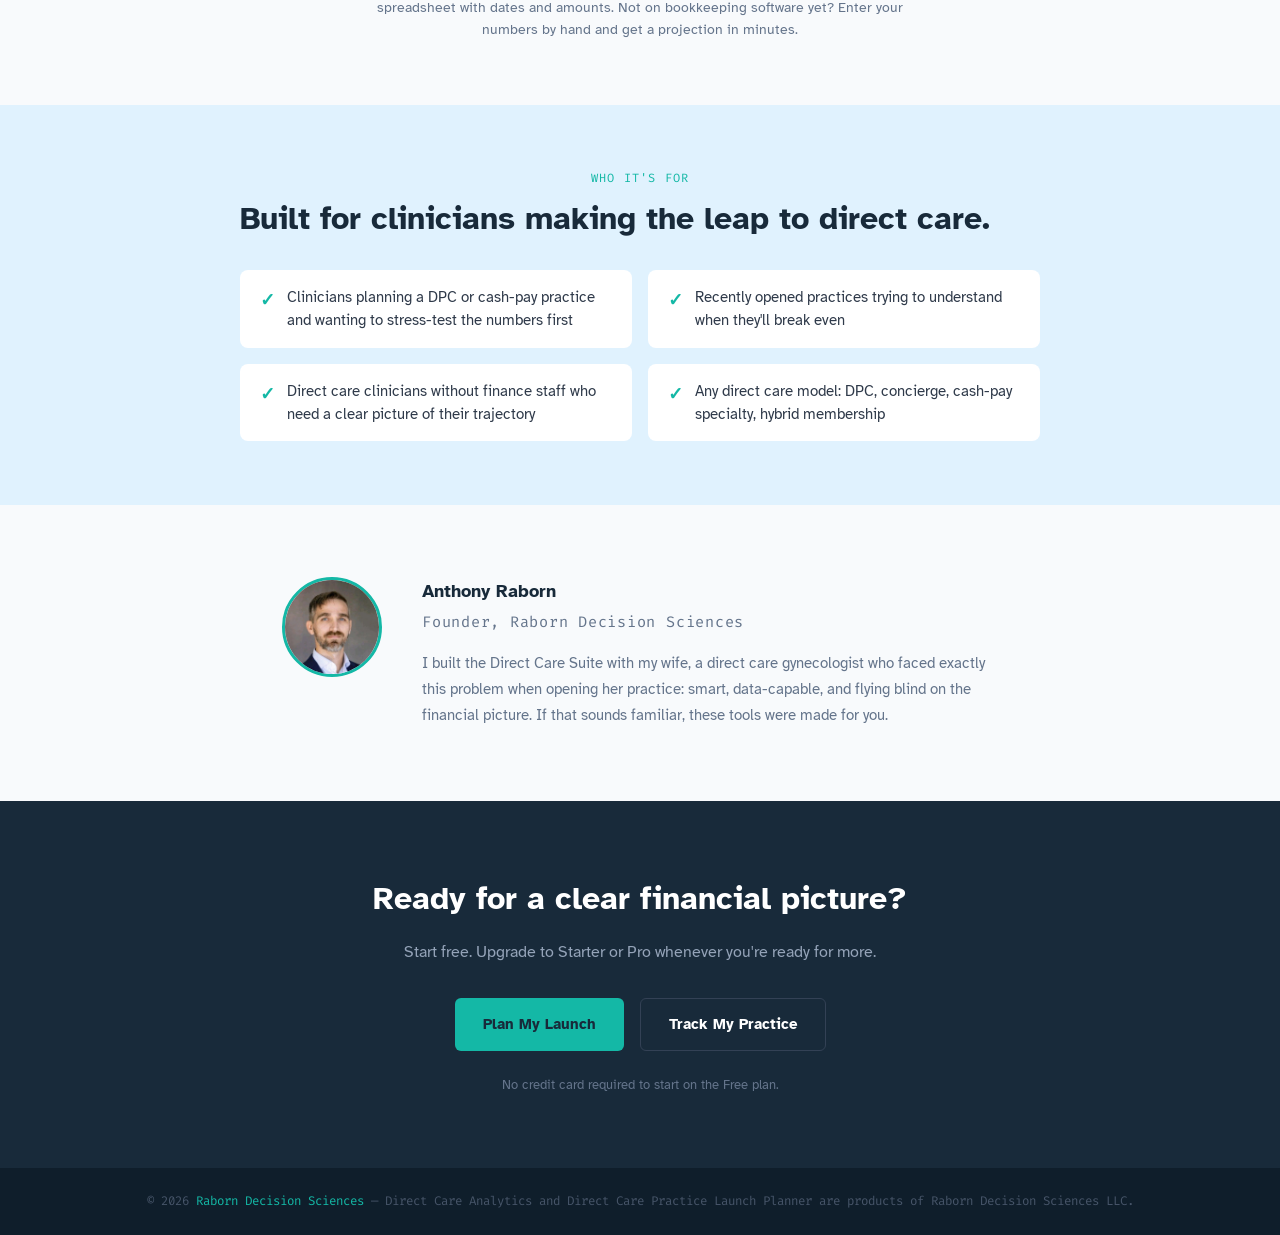
==== commit e595a254: "Rework landing page for both apps, real signup CTA, remove beta language The marketing site only cov" ====
--- a/landing/index.html
+++ b/landing/index.html
@@ -3,8 +3,8 @@
 <head>
 <meta charset="UTF-8">
 <meta name="viewport" content="width=device-width, initial-scale=1.0">
-<title>Direct Care Analytics — Know Your Numbers Before You Open</title>
-<meta name="description" content="Direct Care Analytics turns your income and overhead data into plain-language projections of when your DPC practice will break even, how your revenue is trending, and how many members you need to hit your income goals.">
+<title>Direct Care Suite — Plan, Launch, and Track Your Direct Care Practice</title>
+<meta name="description" content="Two tools from Raborn Decision Sciences: Direct Care Practice Launch Planner models your startup costs, revenue, and timeline before you open, and Direct Care Analytics turns your bookkeeping data into break-even and revenue projections once you're seeing patients.">
 <link rel="icon" type="image/svg+xml" href="assets/favicon.svg">
 <link rel="preconnect" href="https://fonts.googleapis.com">
 <link rel="preconnect" href="https://fonts.gstatic.com" crossorigin>
@@ -76,6 +76,20 @@
     color: var(--teal);
   }
 
+  .nav-links {
+    display: flex;
+    align-items: center;
+    gap: 1.5rem;
+  }
+
+  .nav-loginlink {
+    color: #CBD5E1;
+    font-size: 0.875rem;
+    text-decoration: none;
+  }
+
+  .nav-loginlink:hover { color: var(--white); }
+
   .nav-cta {
     background: var(--teal);
     color: var(--navy);
@@ -124,139 +138,170 @@
   .hero-sub {
     font-size: 1.125rem;
     color: #94A3B8;
-    max-width: 620px;
+    max-width: 640px;
     margin: 0 auto 2.5rem;
     line-height: 1.7;
   }
 
-  .hero-slots {
+  .hero-ctas {
+    display: flex;
+    flex-wrap: wrap;
+    justify-content: center;
+    gap: 1rem;
+    margin-bottom: 3.5rem;
+  }
+
+  .btn-primary,
+  .btn-secondary {
     display: inline-flex;
     align-items: center;
     gap: 0.5rem;
-    background: rgba(244,158,11,0.15);
-    border: 1px solid rgba(244,158,11,0.4);
-    color: var(--amber);
-    font-family: var(--mono);
-    font-size: 0.8rem;
-    padding: 0.4rem 1rem;
-    border-radius: 999px;
-    margin-bottom: 2rem;
-  }
-
-  .slot-dot {
-    width: 7px;
-    height: 7px;
-    background: var(--amber);
-    border-radius: 50%;
-    animation: pulse 2s infinite;
-  }
-
-  @keyframes pulse {
-    0%, 100% { opacity: 1; }
-    50% { opacity: 0.35; }
-  }
-
-  /* SIGNUP FORM */
-  .signup-form {
-    max-width: 480px;
-    margin: 0 auto;
-  }
-
-  .signup-form .name-row {
-    display: grid;
-    grid-template-columns: 1fr 1fr;
-    gap: 0.75rem;
-    margin-bottom: 0.75rem;
-  }
-
-  @media (max-width: 480px) {
-    .signup-form .name-row { grid-template-columns: 1fr; }
-  }
-
-  .signup-form .field {
-    display: flex;
-    flex-direction: column;
-    gap: 0.35rem;
-    margin-bottom: 0.75rem;
-  }
-
-  .signup-form label {
-    font-size: 0.8rem;
-    font-weight: 600;
-    color: #94A3B8;
-    letter-spacing: 0.04em;
-    text-transform: uppercase;
-  }
-
-  .signup-form label em {
-    color: var(--teal);
-    font-style: normal;
-    margin-left: 2px;
-  }
-
-  .signup-form input[type="text"],
-  .signup-form input[type="email"] {
-    padding: 0.75rem 1rem;
+    font-family: var(--font);
+    font-weight: 700;
+    font-size: 0.95rem;
+    padding: 0.85rem 1.75rem;
+    border: none;
     border-radius: 6px;
-    border: 1.5px solid #334155;
-    background: #1E3044;
-    color: var(--white);
-    font-family: var(--font);
-    font-size: 0.95rem;
-    outline: none;
-    transition: border-color 0.15s;
-    width: 100%;
-    box-sizing: border-box;
-  }
-
-  .signup-form input[type="text"]::placeholder,
-  .signup-form input[type="email"]::placeholder { color: #64748B; }
-
-  .signup-form input[type="text"]:focus,
-  .signup-form input[type="email"]:focus { border-color: var(--teal); }
-
-  .signup-form select {
-    padding: 0.75rem 1rem;
-    border-radius: 6px;
-    border: 1.5px solid #334155;
-    background: #1E3044;
-    color: var(--white);
-    font-family: var(--font);
-    font-size: 0.95rem;
-    outline: none;
-    transition: border-color 0.15s;
-    width: 100%;
-    box-sizing: border-box;
     cursor: pointer;
-  }
-
-  .signup-form select:focus { border-color: var(--teal); }
-  .signup-form select option { color: var(--text); }
-
-  .signup-form .field-note {
-    font-size: 0.75rem;
-    color: #64748B;
-    margin-top: -0.2rem;
-    line-height: 1.4;
+    text-decoration: none;
+    transition: background 0.15s, border-color 0.15s;
+    white-space: nowrap;
   }
 
   .btn-primary {
     background: var(--teal);
     color: var(--navy);
-    font-family: var(--font);
-    font-weight: 700;
-    font-size: 0.95rem;
-    padding: 0.75rem 1.5rem;
-    border: none;
-    border-radius: 6px;
-    cursor: pointer;
-    transition: background 0.15s;
-    white-space: nowrap;
-    width: 100%;
+  }
+
+  .btn-primary:hover { background: var(--teal-dark); color: var(--white); }
+
+  .btn-secondary {
+    background: transparent;
+    color: var(--white);
+    border: 1.5px solid #334155;
+  }
+
+  .btn-secondary:hover { border-color: var(--teal); color: var(--teal); }
+
+  /* SCREENSHOT / APP MOCKUP */
+  .screenshot-wrap {
+    max-width: 860px;
+    margin: 0 auto;
+    background: #1E3044;
+    border-radius: 10px;
+    border: 1px solid #334155;
+    overflow: hidden;
+  }
+
+  .screenshot-bar {
+    background: #162636;
+    padding: 0.6rem 1rem;
+    display: flex;
+    gap: 6px;
+    align-items: center;
+  }
+
+  .dot { width: 10px; height: 10px; border-radius: 50%; }
+  .dot-r { background: #FF5F57; }
+  .dot-y { background: #FEBC2E; }
+  .dot-g { background: #28C840; }
+
+  .screenshot-body {
+    padding: 1.5rem 2rem 2rem;
+    text-align: left;
+    color: #CBD5E1;
+    font-size: 0.85rem;
+    min-height: 200px;
+  }
+
+  .mock-nav {
+    display: flex;
+    gap: 0.25rem;
+    margin-bottom: 1.5rem;
+    border-bottom: 1px solid #334155;
+    padding-bottom: 0;
+  }
+
+  .mock-tab {
+    padding: 0.4rem 1rem;
+    font-size: 0.75rem;
+    color: #94A3B8;
+    border-radius: 4px 4px 0 0;
+    cursor: default;
+  }
+
+  .mock-tab.active {
+    background: #0D9488;
+    color: #fff;
+    font-weight: 600;
+  }
+
+  .mock-results {
+    display: grid;
+    grid-template-columns: 1fr 1fr 1fr;
+    gap: 1rem;
+    margin-bottom: 1.25rem;
+  }
+
+  @media (max-width: 640px) {
+    .mock-results { grid-template-columns: 1fr; }
+  }
+
+  .mock-card {
+    background: #162636;
+    border: 1px solid #334155;
+    border-radius: 8px;
+    padding: 1rem 1.1rem;
+  }
+
+  .mock-card-label {
+    font-size: 0.65rem;
+    text-transform: uppercase;
+    letter-spacing: 0.08em;
+    color: #64748B;
+    margin-bottom: 0.4rem;
+  }
+
+  .mock-card-value {
+    font-size: 1.6rem;
+    font-weight: 700;
+    color: #0D9488;
+    line-height: 1.1;
+  }
+
+  .mock-card-sub {
+    font-size: 0.7rem;
+    color: #94A3B8;
     margin-top: 0.25rem;
   }
 
-  .btn-primary:hover { background: var(--teal-dark); color: var(--white); }
+  .mock-chart {
+    background: #162636;
+    border: 1px solid #334155;
+    border-radius: 8px;
+    padding: 1rem 1.1rem;
+    margin-bottom: 1.25rem;
+  }
+
+  .mock-chart-label {
+    font-size: 0.65rem;
+    text-transform: uppercase;
+    letter-spacing: 0.08em;
+    color: #64748B;
+    margin-bottom: 0.75rem;
+  }
+
+  .mock-chart svg { display: block; width: 100%; }
+
+  .mock-narrative {
+    background: #162636;
+    border-left: 3px solid #0D9488;
+    border-radius: 0 6px 6px 0;
+    padding: 0.85rem 1rem;
+    font-size: 0.78rem;
+    color: #CBD5E1;
+    line-height: 1.6;
+  }
 
   /* PROBLEM STRIP */
   .problem-strip {
@@ -276,13 +321,7 @@
 
   .problem-strip strong { color: var(--white); }
 
-  /* FEATURES */
-  .features {
-    padding: 4.5rem 2rem;
-    max-width: 1000px;
-    margin: 0 auto;
-  }
-
+  /* SECTION HEADERS */
   .section-label {
     font-family: var(--mono);
     font-size: 0.75rem;
@@ -300,6 +339,118 @@
     color: var(--navy);
     margin-bottom: 3rem;
     line-height: 1.2;
+  }
+
+  /* TWO-APP CARDS */
+  .apps-section {
+    padding: 4.5rem 2rem;
+    max-width: 1000px;
+    margin: 0 auto;
+  }
+
+  .apps-grid {
+    display: grid;
+    grid-template-columns: repeat(auto-fit, minmax(320px, 1fr));
+    gap: 1.75rem;
+  }
+
+  .app-card {
+    background: var(--white);
+    border: 1px solid #E2E8F0;
+    border-radius: 12px;
+    padding: 2rem;
+    display: flex;
+    flex-direction: column;
+  }
+
+  .app-card.featured {
+    border-color: var(--teal);
+    box-shadow: 0 4px 20px rgba(20,184,166,0.12);
+  }
+
+  .app-card-stage {
+    font-family: var(--mono);
+    font-size: 0.7rem;
+    color: var(--teal);
+    letter-spacing: 0.1em;
+    text-transform: uppercase;
+    margin-bottom: 0.5rem;
+  }
+
+  .app-card h3 {
+    font-size: 1.3rem;
+    font-weight: 700;
+    color: var(--navy);
+    margin-bottom: 0.6rem;
+  }
+
+  .app-card p.app-desc {
+    color: var(--gray);
+    font-size: 0.95rem;
+    line-height: 1.65;
+    margin-bottom: 1.25rem;
+  }
+
+  .app-card ul {
+    list-style: none;
+    margin-bottom: 1.5rem;
+    flex-grow: 1;
+  }
+
+  .app-card li {
+    display: flex;
+    align-items: flex-start;
+    gap: 0.5rem;
+    font-size: 0.875rem;
+    color: var(--slate);
+    margin-bottom: 0.5rem;
+    line-height: 1.5;
+  }
+
+  .app-card .check {
+    color: var(--teal);
+    font-weight: 700;
+    flex-shrink: 0;
+  }
+
+  .app-card-ctas {
+    display: flex;
+    align-items: center;
+    gap: 1.25rem;
+    margin-top: auto;
+  }
+
+  .app-btn {
+    display: inline-flex;
+    align-items: center;
+    gap: 0.5rem;
+    background: var(--teal);
+    color: var(--navy);
+    font-family: var(--font);
+    font-weight: 700;
+    font-size: 0.9rem;
+    padding: 0.7rem 1.4rem;
+    border-radius: 6px;
+    text-decoration: none;
+    transition: background 0.15s;
+    white-space: nowrap;
+  }
+
+  .app-btn:hover { background: var(--teal-dark); color: var(--white); }
+
+  .app-loginlink {
+    font-size: 0.85rem;
+    color: var(--gray);
+    text-decoration: none;
+  }
+
+  .app-loginlink:hover { color: var(--teal-dark); text-decoration: underline; }
+
+  /* FEATURES */
+  .features {
+    padding: 4.5rem 2rem;
+    max-width: 1000px;
+    margin: 0 auto;
   }
 
   .features-grid {
@@ -438,6 +589,14 @@
     font-size: 1rem;
   }
 
+  .bottom-cta .hero-ctas { margin-bottom: 1.5rem; }
+
+  .bottom-cta .fine-print {
+    font-size: 0.8rem;
+    color: #64748B;
+    margin-bottom: 0;
+  }
+
   /* FOOTER */
   footer {
     background: #0F1E2B;
@@ -454,126 +613,6 @@
   footer a {
     color: var(--teal);
     text-decoration: none;
-  }
-
-  /* SCREENSHOT / APP MOCKUP */
-  .screenshot-wrap {
-    max-width: 860px;
-    margin: 3rem auto 0;
-    background: #1E3044;
-    border-radius: 10px;
-    border: 1px solid #334155;
-    overflow: hidden;
-  }
-
-  .screenshot-bar {
-    background: #162636;
-    padding: 0.6rem 1rem;
-    display: flex;
-    gap: 6px;
-    align-items: center;
-  }
-
-  .dot { width: 10px; height: 10px; border-radius: 50%; }
-  .dot-r { background: #FF5F57; }
-  .dot-y { background: #FEBC2E; }
-  .dot-g { background: #28C840; }
-
-  .screenshot-body {
-    padding: 1.5rem 2rem 2rem;
-    text-align: left;
-    color: #CBD5E1;
-    font-size: 0.85rem;
-    min-height: 200px;
-  }
-
-  .mock-nav {
-    display: flex;
-    gap: 0.25rem;
-    margin-bottom: 1.5rem;
-    border-bottom: 1px solid #334155;
-    padding-bottom: 0;
-  }
-
-  .mock-tab {
-    padding: 0.4rem 1rem;
-    font-size: 0.75rem;
-    color: #94A3B8;
-    border-radius: 4px 4px 0 0;
-    cursor: default;
-  }
-
-  .mock-tab.active {
-    background: #0D9488;
-    color: #fff;
-    font-weight: 600;
-  }
-
-  .mock-results {
-    display: grid;
-    grid-template-columns: 1fr 1fr 1fr;
-    gap: 1rem;
-    margin-bottom: 1.25rem;
-  }
-
-  @media (max-width: 640px) {
-    .mock-results { grid-template-columns: 1fr; }
-  }
-
-  .mock-card {
-    background: #162636;
-    border: 1px solid #334155;
-    border-radius: 8px;
-    padding: 1rem 1.1rem;
-  }
-
-  .mock-card-label {
-    font-size: 0.65rem;
-    text-transform: uppercase;
-    letter-spacing: 0.08em;
-    color: #64748B;
-    margin-bottom: 0.4rem;
-  }
-
-  .mock-card-value {
-    font-size: 1.6rem;
-    font-weight: 700;
-    color: #0D9488;
-    line-height: 1.1;
-  }
-
-  .mock-card-sub {
-    font-size: 0.7rem;
-    color: #94A3B8;
-    margin-top: 0.25rem;
-  }
-
-  .mock-chart {
-    background: #162636;
-    border: 1px solid #334155;
-    border-radius: 8px;
-    padding: 1rem 1.1rem;
-    margin-bottom: 1.25rem;
-  }
-
-  .mock-chart-label {
-    font-size: 0.65rem;
-    text-transform: uppercase;
-    letter-spacing: 0.08em;
-    color: #64748B;
-    margin-bottom: 0.75rem;
-  }
-
-  .mock-chart svg { display: block; width: 100%; }
-
-  .mock-narrative {
-    background: #162636;
-    border-left: 3px solid #0D9488;
-    border-radius: 0 6px 6px 0;
-    padding: 0.85rem 1rem;
-    font-size: 0.78rem;
-    color: #CBD5E1;
-    line-height: 1.6;
   }
 
   /* DATA SOURCES */
@@ -628,10 +667,9 @@
       display: block;
     }
     nav { padding: 0.75rem 1rem; }
-  }
-
-  @media (prefers-reduced-motion: reduce) {
-    .slot-dot { animation: none; }
+    .nav-links { gap: 0.75rem; }
+    .nav-loginlink { display: none; }
+    .app-card-ctas { flex-wrap: wrap; }
   }
 </style>
 </head>
@@ -640,81 +678,25 @@
 <nav>
   <a href="/" class="nav-brand">
     <img src="assets/favicon.svg" alt="Raborn Decision Sciences mark" class="nav-mark">
-    <span class="nav-name">Direct Care <span>Analytics</span></span>
+    <span class="nav-name">Direct Care <span>Suite</span></span>
   </a>
-  <a href="#beta" class="nav-cta">Beta Full</a>
+  <div class="nav-links">
+    <a href="https://app.directcareanalytics.com" class="nav-loginlink">Log in</a>
+    <a href="#apps" class="nav-cta">Get Started</a>
+  </div>
 </nav>
 
 <section class="hero">
-  <p class="hero-eyebrow">Beta signups are currently paused</p>
+  <p class="hero-eyebrow">By Raborn Decision Sciences</p>
   <h1>Know your numbers <em>before</em> you open &mdash; and after.</h1>
   <p class="hero-sub">
-    Direct Care Analytics turns your income and overhead data into plain-language projections
-    of when your DPC practice will break even, how your revenue is trending, and how many
-    members you need to hit your income goals.
+    Two tools, one clear financial picture for your direct care practice: model your launch
+    before you sign a lease, then track break-even and revenue once you're seeing patients.
   </p>
 
-  <div class="hero-slots">
-    <div class="slot-dot"></div>
-    All beta slots are currently filled
-  </div>
-
-  <div id="beta">
-    <form class="signup-form"
-      action='https://forms.zohopublic.com/anthonyraborndecis1/form/DirectCareAnalyticsWaitlist/formperma/2kXUtKMUil3d5j4KvHZ5ywzuJS0PwGDYsFUVeUI9YYg/htmlRecords/submit'
-      name='form' method='POST' accept-charset='UTF-8' enctype='multipart/form-data'>
-      <input type="hidden" name="zf_referrer_name" value="">
-      <input type="hidden" name="zf_redirect_url" value="">
-      <input type="hidden" name="zc_gad" value="">
-      <div class="name-row">
-        <div class="field">
-          <label for="wl_first">First name <em>*</em></label>
-          <input type="text" id="wl_first" name="Name_First" maxlength="255" required placeholder="Jane">
-        </div>
-        <div class="field">
-          <label for="wl_last">Last name <em>*</em></label>
-          <input type="text" id="wl_last" name="Name_Last" maxlength="255" required placeholder="Smith">
-        </div>
-      </div>
-      <div class="field">
-        <label for="wl_email">Email <em>*</em></label>
-        <input type="email" id="wl_email" name="Email" maxlength="255" required placeholder="jane@example.com">
-      </div>
-      <div class="field">
-        <label for="wl_practice_type">Practice type <em>*</em></label>
-        <select id="wl_practice_type" name="Dropdown" required>
-          <option value="" disabled selected>Select one</option>
-          <option value="Physician">Physician</option>
-          <option value="Nurse Practitioner">Nurse Practitioner</option>
-          <option value="Mental Health Therapist">Mental Health Therapist</option>
-          <option value="Other">Other</option>
-        </select>
-      </div>
-      <div class="field practice-other-wrap" style="display:none;">
-        <label for="wl_practice_type_other">Please specify <em>*</em></label>
-        <input type="text" id="wl_practice_type_other" maxlength="255" placeholder="Your role">
-      </div>
-      <div class="field">
-        <label for="wl_practice_status">Practice status <em>*</em></label>
-        <select id="wl_practice_status" name="Dropdown1" required>
-          <option value="" disabled selected>Select one</option>
-          <option value="Just exploring">Just exploring</option>
-          <option value="Planning to launch a direct care practice">Planning to launch a direct care practice</option>
-          <option value="Direct care practice launched within the last year">Direct care practice launched within the last year</option>
-          <option value="Direct care practice launched more than a year ago">Direct care practice launched more than a year ago</option>
-        </select>
-      </div>
-      <div class="field">
-        <label for="wl_specialty">Practice specialty <em>*</em></label>
-        <input type="text" id="wl_specialty" name="SingleLine1" maxlength="255" required placeholder="Primary Care, Pediatrics, Gynecology, etc.">
-        <p class="field-note">Provide your practice specialty.</p>
-      </div>
-      <div class="field">
-        <label for="wl_referral">How did you hear about us?</label>
-        <input type="text" id="wl_referral" name="SingleLine" maxlength="255" placeholder="A specific Facebook group, word-of-mouth, etc.">
-      </div>
-      <button type="submit" class="btn-primary">Join the waitlist</button>
-    </form>
+  <div class="hero-ctas">
+    <a href="https://planner.directcareanalytics.com/?signup=1" class="btn-primary">Plan My Launch</a>
+    <a href="https://app.directcareanalytics.com/?signup=1" class="btn-secondary">Track My Practice</a>
   </div>
 
   <div class="screenshot-wrap">
@@ -794,15 +776,60 @@
 
 <section class="problem-strip">
   <p>
-    Most direct care physicians launch with a spreadsheet, a gut feeling, and a hope that
-    membership grows fast enough. <strong>Direct Care Analytics replaces that uncertainty
+    Most direct care clinicians launch with a spreadsheet, a gut feeling, and a hope that
+    membership grows fast enough. <strong>The Direct Care Suite replaces that uncertainty
     with a structured, data-driven picture of your practice's financial trajectory</strong>
     &mdash; whether you're still planning or already open.
   </p>
 </section>
 
+<section class="apps-section" id="apps">
+  <p class="section-label">Two tools, one suite</p>
+  <h2 class="section-title">Pick the stage you're at.</h2>
+  <div class="apps-grid">
+    <div class="app-card">
+      <p class="app-card-stage">Before you open</p>
+      <h3>Direct Care Practice Launch Planner</h3>
+      <p class="app-desc">
+        Model your startup costs, revenue ramp, and location market context before you sign a
+        lease or see your first patient. Find out how many members you need and how long it'll
+        take to get there.
+      </p>
+      <ul>
+        <li><span class="check">&#x2713;</span> Startup cost and overhead estimation</li>
+        <li><span class="check">&#x2713;</span> Membership growth and revenue ramp modeling</li>
+        <li><span class="check">&#x2713;</span> Location-based market context</li>
+        <li><span class="check">&#x2713;</span> Downloadable launch plan report</li>
+      </ul>
+      <div class="app-card-ctas">
+        <a href="https://planner.directcareanalytics.com/?signup=1" class="app-btn">Get Started &#8594;</a>
+        <a href="https://planner.directcareanalytics.com" class="app-loginlink">Log in</a>
+      </div>
+    </div>
+    <div class="app-card featured">
+      <p class="app-card-stage">After you open</p>
+      <h3>Direct Care Analytics</h3>
+      <p class="app-desc">
+        Turn your income and overhead data into plain-language projections of when your
+        practice will break even, how revenue is trending, and how many members you need to
+        hit your income goals.
+      </p>
+      <ul>
+        <li><span class="check">&#x2713;</span> Break-even analysis</li>
+        <li><span class="check">&#x2713;</span> Revenue trend tracking from real bookkeeping data</li>
+        <li><span class="check">&#x2713;</span> Income goal targeting</li>
+        <li><span class="check">&#x2713;</span> Downloadable PDF report</li>
+      </ul>
+      <div class="app-card-ctas">
+        <a href="https://app.directcareanalytics.com/?signup=1" class="app-btn">Get Started &#8594;</a>
+        <a href="https://app.directcareanalytics.com" class="app-loginlink">Log in</a>
+      </div>
+    </div>
+  </div>
+</section>
+
 <section class="features">
-  <p class="section-label">What it does</p>
+  <p class="section-label">What Direct Care Analytics does</p>
   <h2 class="section-title">From your data to a clear financial picture</h2>
 
   <div class="features-grid">
@@ -829,7 +856,7 @@
     <div class="feature-card">
       <div class="feature-icon">&#x2388;</div>
       <h3>Works before you launch</h3>
-      <p>No real data yet? Enter estimated inputs for a planning-mode analysis. Switch to actual bookkeeping data when you're ready.</p>
+      <p>No real data yet? Enter estimated inputs for a planning-mode analysis, or start with the Launch Planner and move to Analytics once you're seeing patients.</p>
     </div>
     <div class="feature-card">
       <div class="feature-icon">&#x2630;</div>
@@ -866,11 +893,11 @@
 <section class="for-section">
   <div class="for-inner">
     <p class="section-label">Who it's for</p>
-    <h2 class="section-title" style="text-align:left; margin-bottom:0;">Built for physicians making the leap to direct care.</h2>
+    <h2 class="section-title" style="text-align:left; margin-bottom:0;">Built for clinicians making the leap to direct care.</h2>
     <ul class="for-list">
-      <li><span class="check">&#x2713;</span> Physicians planning a DPC or cash-pay practice and wanting to stress-test the numbers first</li>
+      <li><span class="check">&#x2713;</span> Clinicians planning a DPC or cash-pay practice and wanting to stress-test the numbers first</li>
       <li><span class="check">&#x2713;</span> Recently opened practices trying to understand when they'll break even</li>
-      <li><span class="check">&#x2713;</span> Direct care physicians without finance staff who need a clear picture of their trajectory</li>
+      <li><span class="check">&#x2713;</span> Direct care clinicians without finance staff who need a clear picture of their trajectory</li>
       <li><span class="check">&#x2713;</span> Any direct care model: DPC, concierge, cash-pay specialty, hybrid membership</li>
     </ul>
   </div>
@@ -882,110 +909,30 @@
     <h3>Anthony Raborn</h3>
     <p class="founder-role">Founder, Raborn Decision Sciences</p>
     <p>
-      I built Direct Care Analytics with my wife, a direct care gynecologist who faced exactly
+      I built the Direct Care Suite with my wife, a direct care gynecologist who faced exactly
       this problem when opening her practice: smart, data-capable, and flying blind on the
-      financial picture. If that sounds familiar, this tool was made for you.
+      financial picture. If that sounds familiar, these tools were made for you.
     </p>
   </div>
 </section>
 
 <section class="bottom-cta">
-  <h2>Beta signups are currently paused.</h2>
-  <p>We've filled our initial cohort of beta testers. Join the waitlist to stay informed as the app develops.</p>
-  <form class="signup-form"
-    action='https://forms.zohopublic.com/anthonyraborndecis1/form/DirectCareAnalyticsWaitlist/formperma/2kXUtKMUil3d5j4KvHZ5ywzuJS0PwGDYsFUVeUI9YYg/htmlRecords/submit'
-    name='form' method='POST' accept-charset='UTF-8' enctype='multipart/form-data'>
-    <input type="hidden" name="zf_referrer_name" value="">
-    <input type="hidden" name="zf_redirect_url" value="">
-    <input type="hidden" name="zc_gad" value="">
-    <div class="name-row">
-      <div class="field">
-        <label for="wl_first_b">First name <em>*</em></label>
-        <input type="text" id="wl_first_b" name="Name_First" maxlength="255" required placeholder="Jane">
-      </div>
-      <div class="field">
-        <label for="wl_last_b">Last name <em>*</em></label>
-        <input type="text" id="wl_last_b" name="Name_Last" maxlength="255" required placeholder="Smith">
-      </div>
-    </div>
-    <div class="field">
-      <label for="wl_email_b">Email <em>*</em></label>
-      <input type="email" id="wl_email_b" name="Email" maxlength="255" required placeholder="jane@example.com">
-    </div>
-    <div class="field">
-      <label for="wl_practice_type_b">Practice type <em>*</em></label>
-      <select id="wl_practice_type_b" name="Dropdown" required>
-        <option value="" disabled selected>Select one</option>
-        <option value="Physician">Physician</option>
-        <option value="Nurse Practitioner">Nurse Practitioner</option>
-        <option value="Mental Health Therapist">Mental Health Therapist</option>
-        <option value="Other">Other</option>
-      </select>
-    </div>
-    <div class="field practice-other-wrap" style="display:none;">
-      <label for="wl_practice_type_other_b">Please specify <em>*</em></label>
-      <input type="text" id="wl_practice_type_other_b" maxlength="255" placeholder="Your role">
-    </div>
-    <div class="field">
-      <label for="wl_practice_status_b">Practice status <em>*</em></label>
-      <select id="wl_practice_status_b" name="Dropdown1" required>
-        <option value="" disabled selected>Select one</option>
-        <option value="Just exploring">Just exploring</option>
-        <option value="Planning to launch a direct care practice">Planning to launch a direct care practice</option>
-        <option value="Direct care practice launched within the last year">Direct care practice launched within the last year</option>
-        <option value="Direct care practice launched more than a year ago">Direct care practice launched more than a year ago</option>
-      </select>
-    </div>
-    <div class="field">
-      <label for="wl_specialty_b">Practice specialty <em>*</em></label>
-      <input type="text" id="wl_specialty_b" name="SingleLine1" maxlength="255" required placeholder="Primary Care, Pediatrics, Gynecology, etc.">
-      <p class="field-note">Provide your practice specialty.</p>
-    </div>
-    <div class="field">
-      <label for="wl_referral_b">How did you hear about us?</label>
-      <input type="text" id="wl_referral_b" name="SingleLine" maxlength="255" placeholder="A specific Facebook group, word-of-mouth, etc.">
-    </div>
-    <button type="submit" class="btn-primary">Join the waitlist</button>
-  </form>
+  <h2>Ready for a clear financial picture?</h2>
+  <p>Start free. Upgrade to Starter or Pro whenever you're ready for more.</p>
+  <div class="hero-ctas">
+    <a href="https://planner.directcareanalytics.com/?signup=1" class="btn-primary">Plan My Launch</a>
+    <a href="https://app.directcareanalytics.com/?signup=1" class="btn-secondary">Track My Practice</a>
+  </div>
+  <p class="fine-print">No credit card required to start on the Free plan.</p>
 </section>
 
 <footer>
   <p>
     &copy; 2026 <a href="https://raborndecisionsciences.com">Raborn Decision Sciences</a>
-    &mdash; Direct Care Analytics is a product of Raborn Decision Sciences LLC.
+    &mdash; Direct Care Analytics and Direct Care Practice Launch Planner are products of
+    Raborn Decision Sciences LLC.
   </p>
 </footer>
 
-<script>
-  document.querySelectorAll('.signup-form').forEach(function (form) {
-    var select = form.querySelector('select[name="Dropdown"]');
-    if (!select) return;
-
-    var otherWrap = select.closest('.field').nextElementSibling;
-    var otherInput = otherWrap ? otherWrap.querySelector('input') : null;
-    if (!otherWrap || !otherInput) return;
-
-    select.addEventListener('change', function () {
-      if (select.value === 'Other') {
-        otherWrap.style.display = '';
-        otherInput.setAttribute('required', 'required');
-      } else {
-        otherWrap.style.display = 'none';
-        otherInput.removeAttribute('required');
-        otherInput.value = '';
-      }
-    });
-
-    form.addEventListener('submit', function () {
-      if (select.value === 'Other' && otherInput.value.trim()) {
-        var customOption = document.createElement('option');
-        customOption.value = otherInput.value.trim();
-        customOption.selected = true;
-        select.appendChild(customOption);
-      }
-    });
-  });
-</script>
-
 </body>
-</html>+</html>
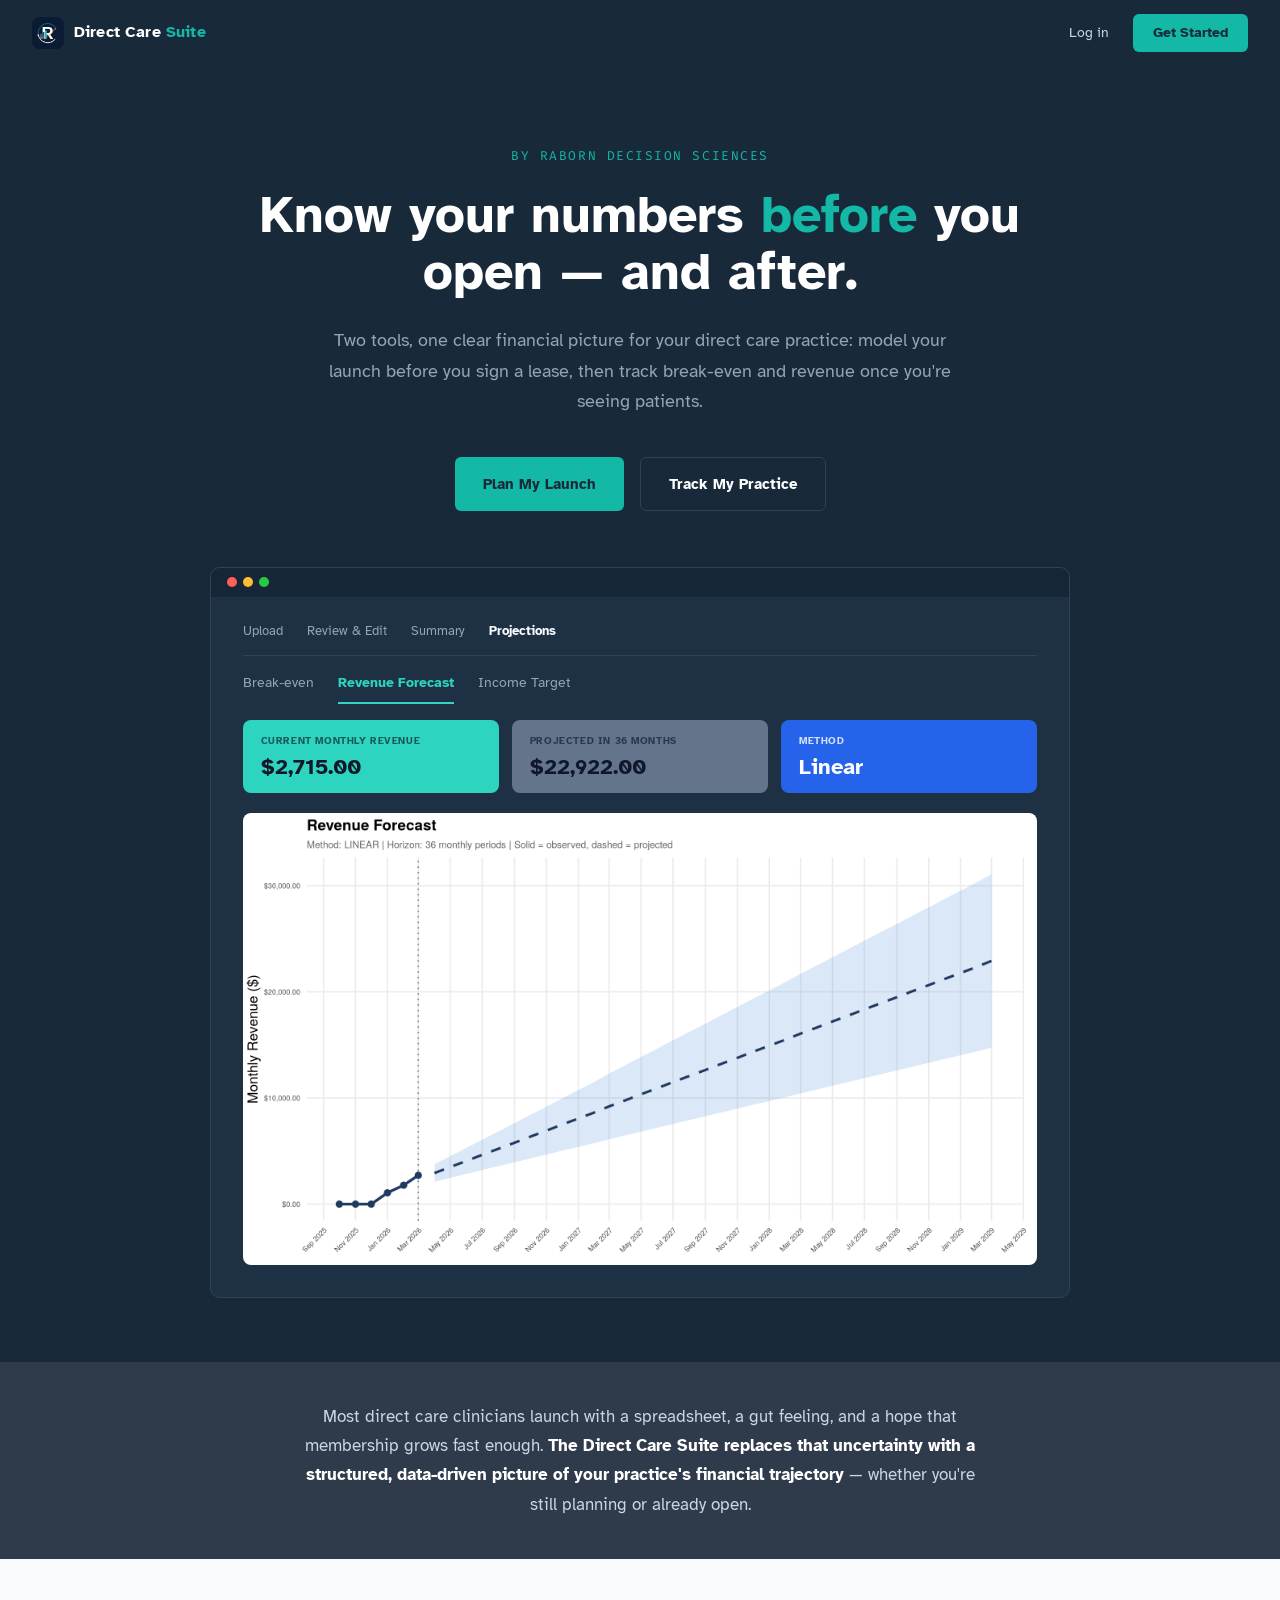
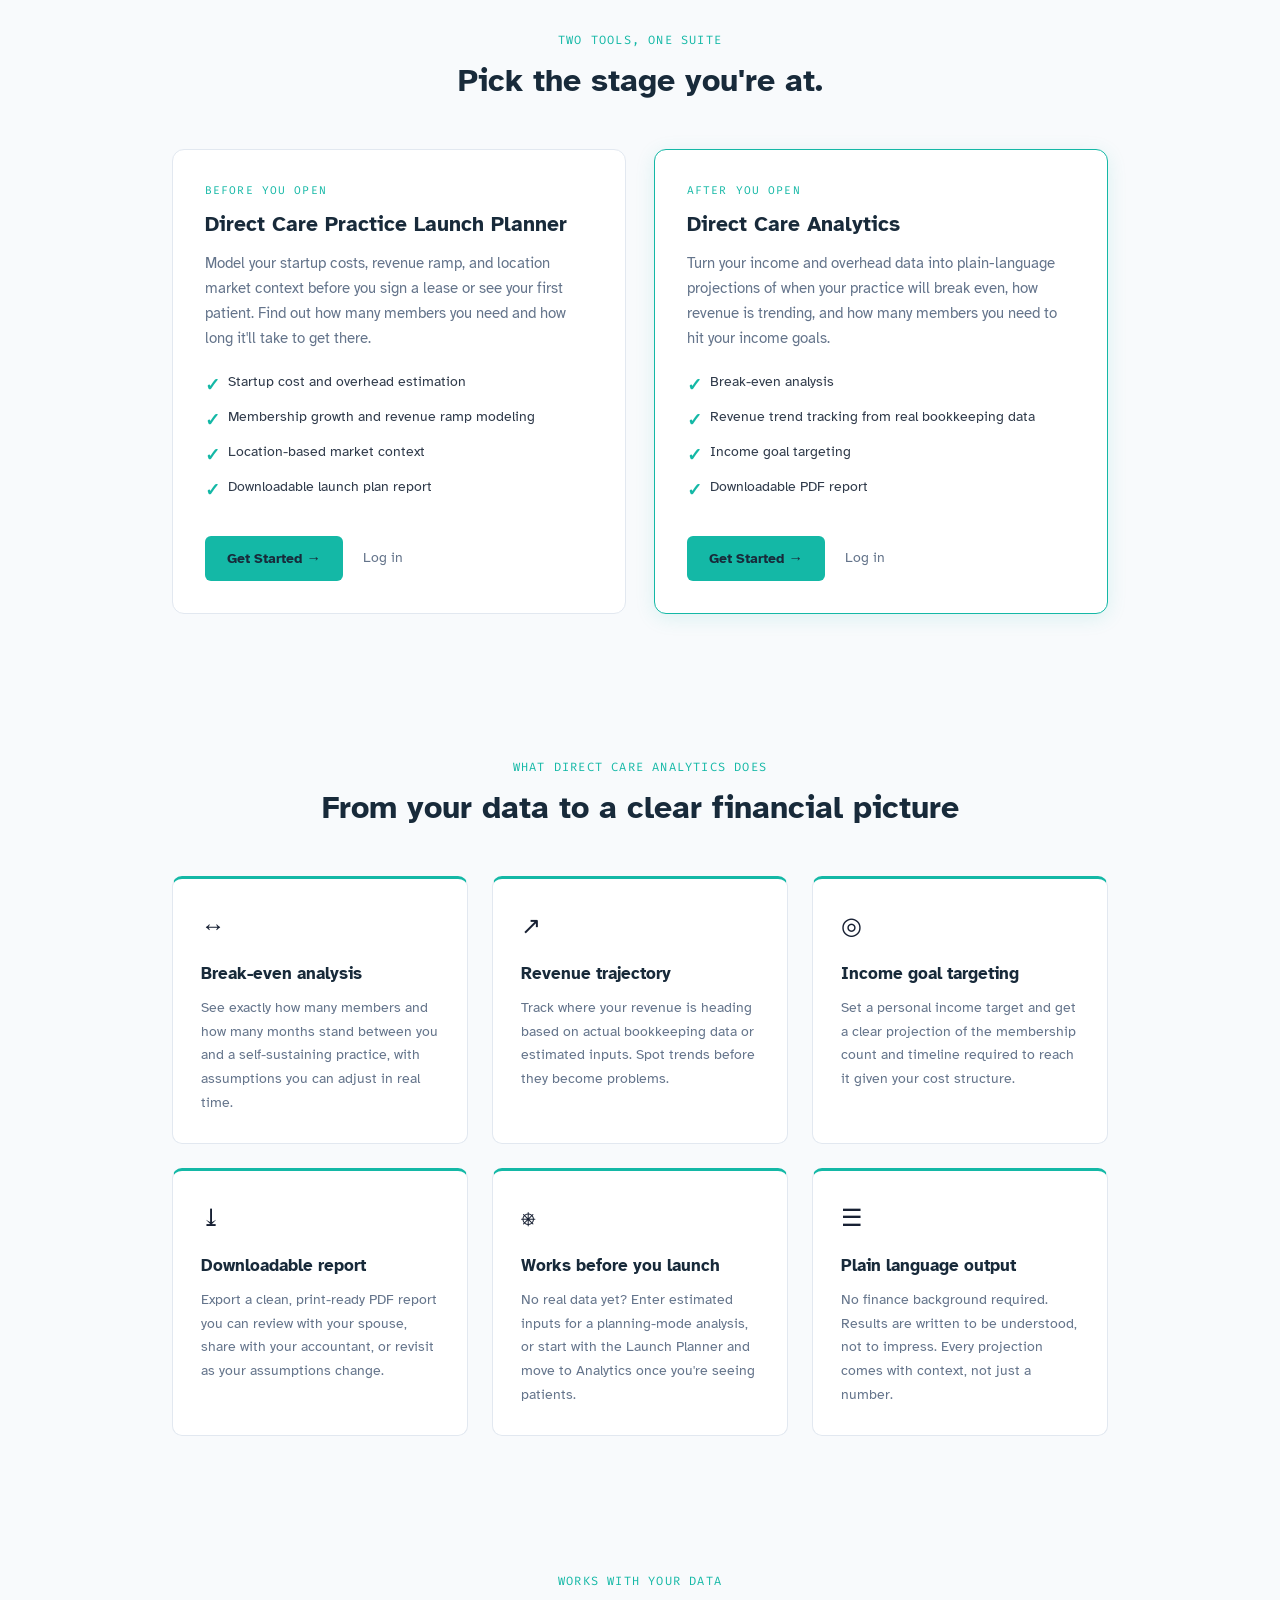
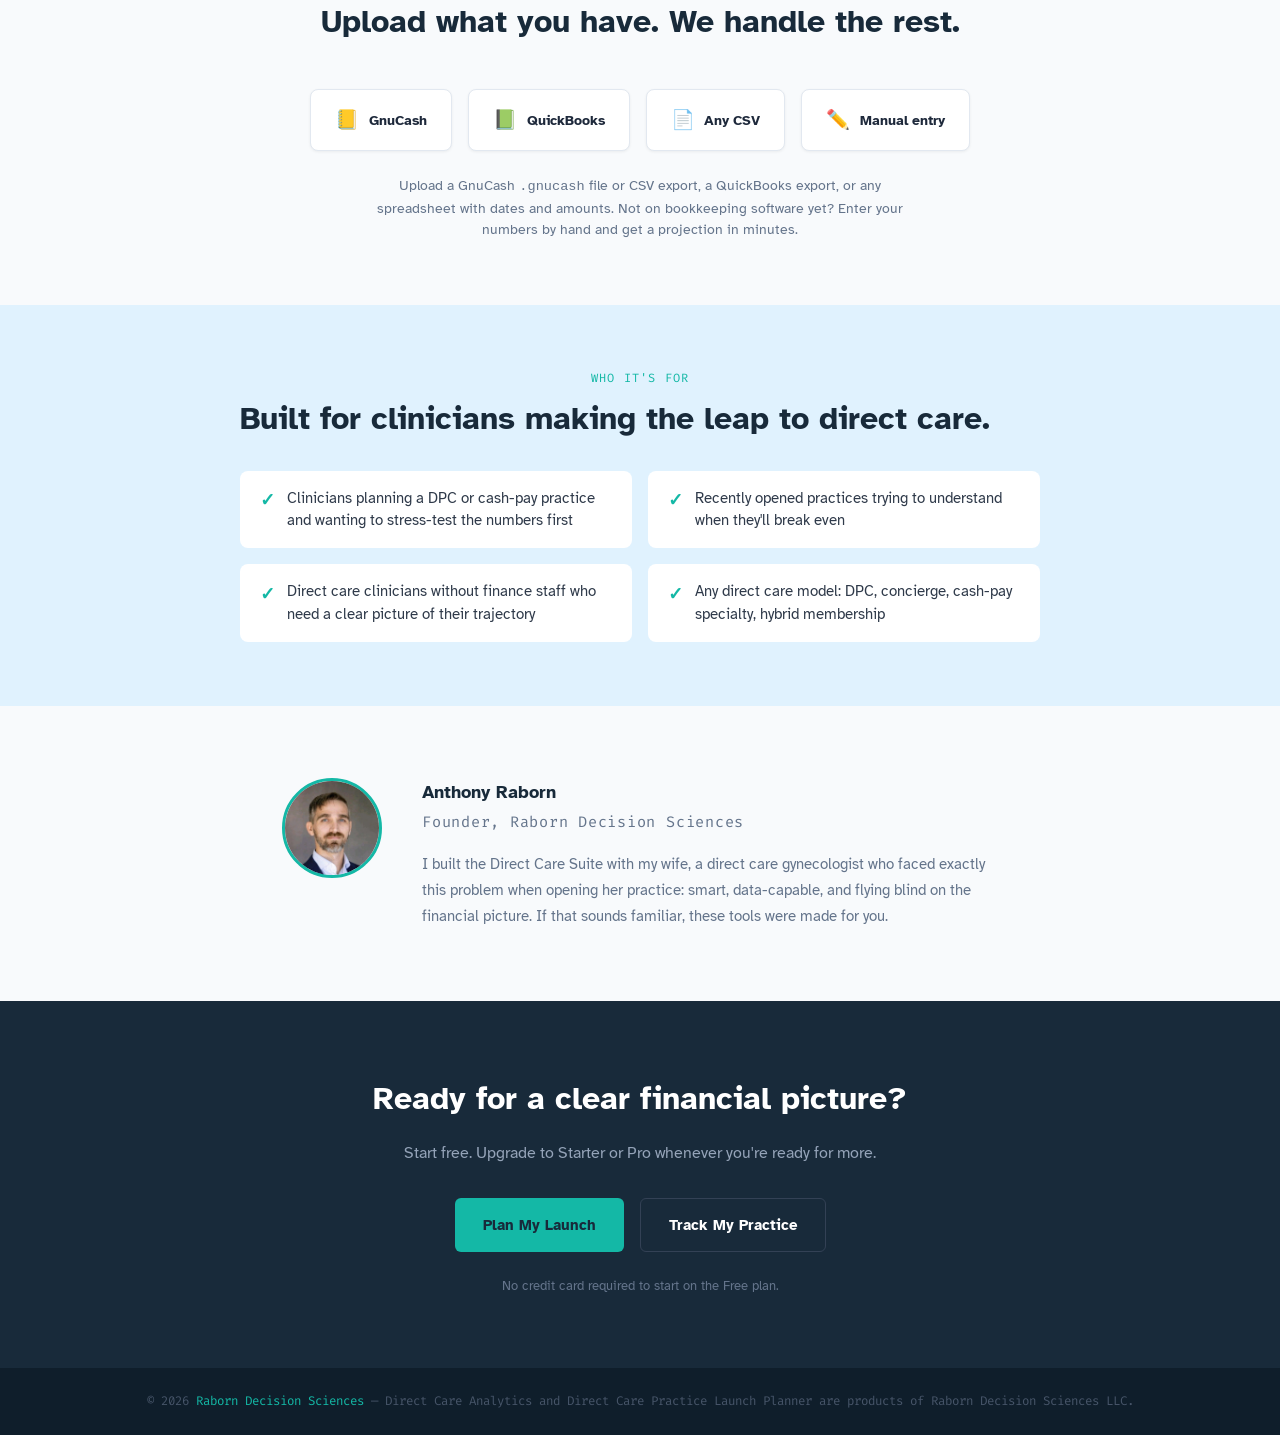
==== commit 008bb05f: "Replace landing page hero mockup with a real DCA screenshot The hand-drawn SVG mockup was a decent a" ====
--- a/landing/index.html
+++ b/landing/index.html
@@ -214,94 +214,82 @@
     min-height: 200px;
   }
 
-  .mock-nav {
-    display: flex;
-    gap: 0.25rem;
-    margin-bottom: 1.5rem;
+  /* Real app screenshot chrome -- structure/labels/colors match the live
+     app's actual navbar and rds_theme() palette, not fabricated ones. */
+  .shot-tabs {
+    display: flex;
+    gap: 1.5rem;
+    padding: 0 0 0.85rem;
+    margin-bottom: 1rem;
     border-bottom: 1px solid #334155;
-    padding-bottom: 0;
-  }
-
-  .mock-tab {
-    padding: 0.4rem 1rem;
-    font-size: 0.75rem;
+    font-size: 0.8rem;
     color: #94A3B8;
-    border-radius: 4px 4px 0 0;
-    cursor: default;
-  }
-
-  .mock-tab.active {
-    background: #0D9488;
-    color: #fff;
+  }
+
+  .shot-tabs .active { color: #F8FAFC; font-weight: 600; }
+
+  .shot-subtabs {
+    display: flex;
+    gap: 1.5rem;
+    margin-bottom: 1rem;
+    font-size: 0.85rem;
+    color: #94A3B8;
+  }
+
+  .shot-subtabs .active {
+    color: #2DD4BF;
     font-weight: 600;
-  }
-
-  .mock-results {
+    padding-bottom: 0.5rem;
+    border-bottom: 2px solid #2DD4BF;
+  }
+
+  .shot-cards {
     display: grid;
     grid-template-columns: 1fr 1fr 1fr;
-    gap: 1rem;
+    gap: 0.85rem;
     margin-bottom: 1.25rem;
   }
 
   @media (max-width: 640px) {
-    .mock-results { grid-template-columns: 1fr; }
-  }
-
-  .mock-card {
-    background: #162636;
-    border: 1px solid #334155;
+    .shot-cards { grid-template-columns: 1fr; }
+  }
+
+  .shot-card {
     border-radius: 8px;
-    padding: 1rem 1.1rem;
-  }
-
-  .mock-card-label {
-    font-size: 0.65rem;
+    padding: 0.9rem 1.1rem;
+  }
+
+  .shot-card.teal { background: #2DD4BF; }
+  .shot-card.slate { background: #64748B; }
+  .shot-card.blue { background: #2563EB; }
+
+  .shot-card-label {
+    font-size: 0.62rem;
     text-transform: uppercase;
-    letter-spacing: 0.08em;
-    color: #64748B;
-    margin-bottom: 0.4rem;
-  }
-
-  .mock-card-value {
-    font-size: 1.6rem;
-    font-weight: 700;
-    color: #0D9488;
+    letter-spacing: 0.06em;
+    color: rgba(15,23,42,0.65);
+    margin-bottom: 0.3rem;
+    font-weight: 700;
+  }
+
+  .shot-card.blue .shot-card-label { color: rgba(255,255,255,0.8); }
+
+  .shot-card-value {
+    font-size: 1.35rem;
+    font-weight: 700;
+    color: #0F172A;
     line-height: 1.1;
   }
 
-  .mock-card-sub {
-    font-size: 0.7rem;
-    color: #94A3B8;
-    margin-top: 0.25rem;
-  }
-
-  .mock-chart {
-    background: #162636;
-    border: 1px solid #334155;
+  .shot-card.blue .shot-card-value { color: #fff; }
+
+  .shot-chart-frame {
+    background: #fff;
     border-radius: 8px;
-    padding: 1rem 1.1rem;
-    margin-bottom: 1.25rem;
-  }
-
-  .mock-chart-label {
-    font-size: 0.65rem;
-    text-transform: uppercase;
-    letter-spacing: 0.08em;
-    color: #64748B;
-    margin-bottom: 0.75rem;
-  }
-
-  .mock-chart svg { display: block; width: 100%; }
-
-  .mock-narrative {
-    background: #162636;
-    border-left: 3px solid #0D9488;
-    border-radius: 0 6px 6px 0;
-    padding: 0.85rem 1rem;
-    font-size: 0.78rem;
-    color: #CBD5E1;
-    line-height: 1.6;
-  }
+    overflow: hidden;
+  }
+
+  .shot-chart-frame img { display: block; width: 100%; height: auto; }
 
   /* PROBLEM STRIP */
   .problem-strip {
@@ -706,69 +694,33 @@
       <div class="dot dot-g"></div>
     </div>
     <div class="screenshot-body">
-      <div class="mock-nav">
-        <div class="mock-tab">Upload</div>
-        <div class="mock-tab">Edit</div>
-        <div class="mock-tab">Summary</div>
-        <div class="mock-tab active">Projections</div>
+      <div class="shot-tabs">
+        <span>Upload</span>
+        <span>Review &amp; Edit</span>
+        <span>Summary</span>
+        <span class="active">Projections</span>
       </div>
-      <div class="mock-results">
-        <div class="mock-card">
-          <div class="mock-card-label">Break-even</div>
-          <div class="mock-card-value">23 members</div>
-          <div class="mock-card-sub">~7 months at current growth</div>
+      <div class="shot-subtabs">
+        <span>Break-even</span>
+        <span class="active">Revenue Forecast</span>
+        <span>Income Target</span>
+      </div>
+      <div class="shot-cards">
+        <div class="shot-card teal">
+          <div class="shot-card-label">Current monthly revenue</div>
+          <div class="shot-card-value">$2,715.00</div>
         </div>
-        <div class="mock-card">
-          <div class="mock-card-label">12-month revenue</div>
-          <div class="mock-card-value">$68,400</div>
-          <div class="mock-card-sub">trending +12% vs. last quarter</div>
+        <div class="shot-card slate">
+          <div class="shot-card-label">Projected in 36 months</div>
+          <div class="shot-card-value">$22,922.00</div>
         </div>
-        <div class="mock-card">
-          <div class="mock-card-label">Members to goal</div>
-          <div class="mock-card-value">41 members</div>
-          <div class="mock-card-sub">to reach $120k take-home</div>
+        <div class="shot-card blue">
+          <div class="shot-card-label">Method</div>
+          <div class="shot-card-value">Linear</div>
         </div>
       </div>
-      <div class="mock-chart">
-        <div class="mock-chart-label">Revenue trajectory &mdash; 12-month forecast</div>
-        <svg viewBox="0 0 760 90" xmlns="http://www.w3.org/2000/svg" aria-hidden="true">
-          <!-- grid lines -->
-          <line x1="0" y1="72" x2="760" y2="72" stroke="#334155" stroke-width="1"/>
-          <line x1="0" y1="48" x2="760" y2="48" stroke="#334155" stroke-width="1" stroke-dasharray="4 4"/>
-          <line x1="0" y1="24" x2="760" y2="24" stroke="#334155" stroke-width="1" stroke-dasharray="4 4"/>
-          <!-- confidence band -->
-          <polygon points="0,68 63,62 127,57 190,50 253,44 317,37 380,31 443,25 507,20 570,15 633,10 697,6 760,3 760,18 697,22 633,26 570,31 507,36 443,41 380,47 317,53 253,60 190,66 127,70 63,74 0,78"
-            fill="#0D9488" opacity="0.15"/>
-          <!-- forecast line -->
-          <polyline points="0,68 63,62 127,57 190,50 253,44 317,37 380,31 443,25 507,20 570,15 633,10 697,6 760,3"
-            fill="none" stroke="#0D9488" stroke-width="2.5" stroke-linejoin="round"/>
-          <!-- actual dots (first 4 months) -->
-          <circle cx="0"   cy="68" r="3.5" fill="#0D9488"/>
-          <circle cx="63"  cy="62" r="3.5" fill="#0D9488"/>
-          <circle cx="127" cy="57" r="3.5" fill="#0D9488"/>
-          <circle cx="190" cy="50" r="3.5" fill="#0D9488"/>
-          <!-- month labels -->
-          <text x="0"   y="86" fill="#64748B" font-size="9" text-anchor="middle">Jan</text>
-          <text x="63"  y="86" fill="#64748B" font-size="9" text-anchor="middle">Feb</text>
-          <text x="127" y="86" fill="#64748B" font-size="9" text-anchor="middle">Mar</text>
-          <text x="190" y="86" fill="#64748B" font-size="9" text-anchor="middle">Apr</text>
-          <text x="253" y="86" fill="#64748B" font-size="9" text-anchor="middle">May</text>
-          <text x="317" y="86" fill="#64748B" font-size="9" text-anchor="middle">Jun</text>
-          <text x="380" y="86" fill="#64748B" font-size="9" text-anchor="middle">Jul</text>
-          <text x="443" y="86" fill="#64748B" font-size="9" text-anchor="middle">Aug</text>
-          <text x="507" y="86" fill="#64748B" font-size="9" text-anchor="middle">Sep</text>
-          <text x="570" y="86" fill="#64748B" font-size="9" text-anchor="middle">Oct</text>
-          <text x="633" y="86" fill="#64748B" font-size="9" text-anchor="middle">Nov</text>
-          <text x="697" y="86" fill="#64748B" font-size="9" text-anchor="middle">Dec</text>
-        </svg>
-      </div>
-      <div class="mock-narrative">
-        <strong style="color:#0D9488;">Break-even interpretation &mdash;</strong>
-        At your current overhead of $5,200/month and an average membership fee of $125/month,
-        you need <strong>23 members</strong> to cover costs. Based on your recent growth of
-        3&ndash;4 new members per month, you are on track to break even in approximately
-        <strong>7 months</strong>. Your revenue is trending upward and no corrective action
-        is indicated at this time.
+      <div class="shot-chart-frame">
+        <img src="assets/dca-revenue-forecast.png" alt="Direct Care Analytics revenue forecast chart, generated from real practice bookkeeping data, showing monthly revenue trending from about $2,700 to a projected $22,900 over 36 months">
       </div>
     </div>
   </div>
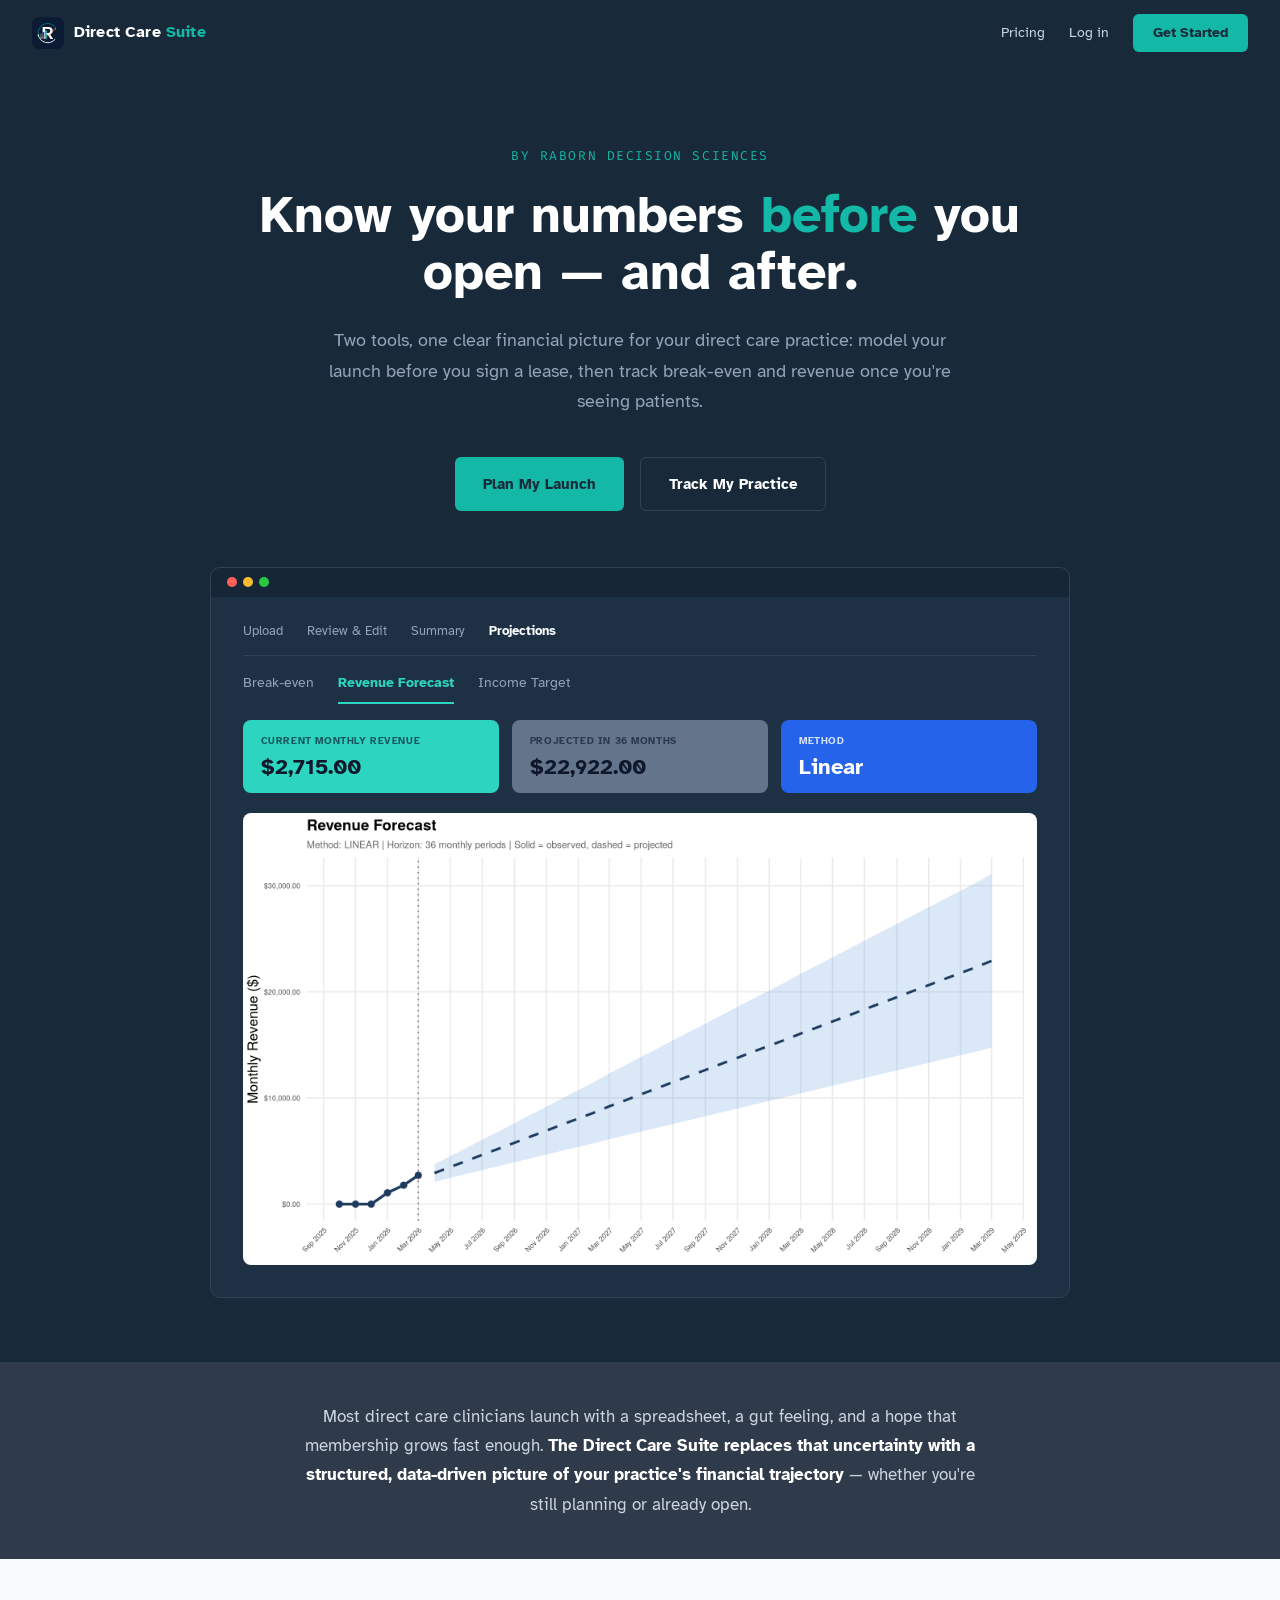
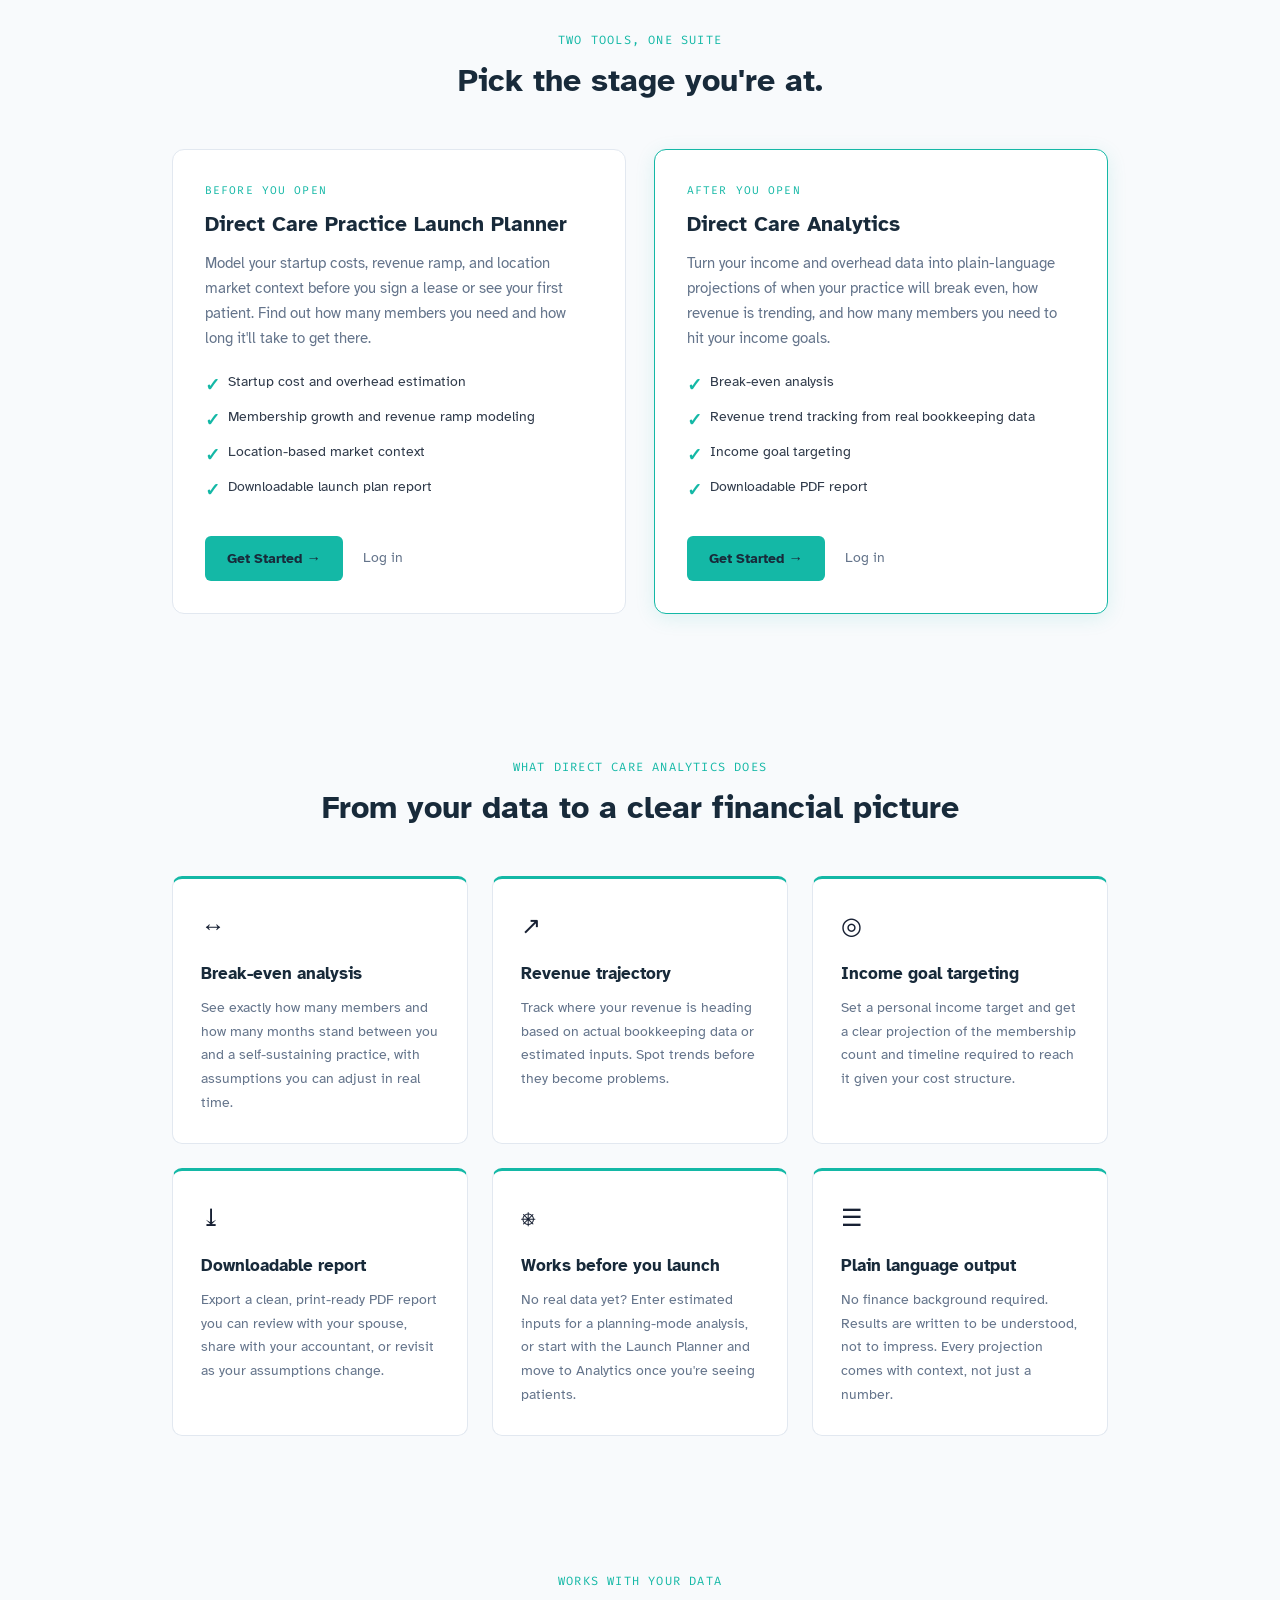
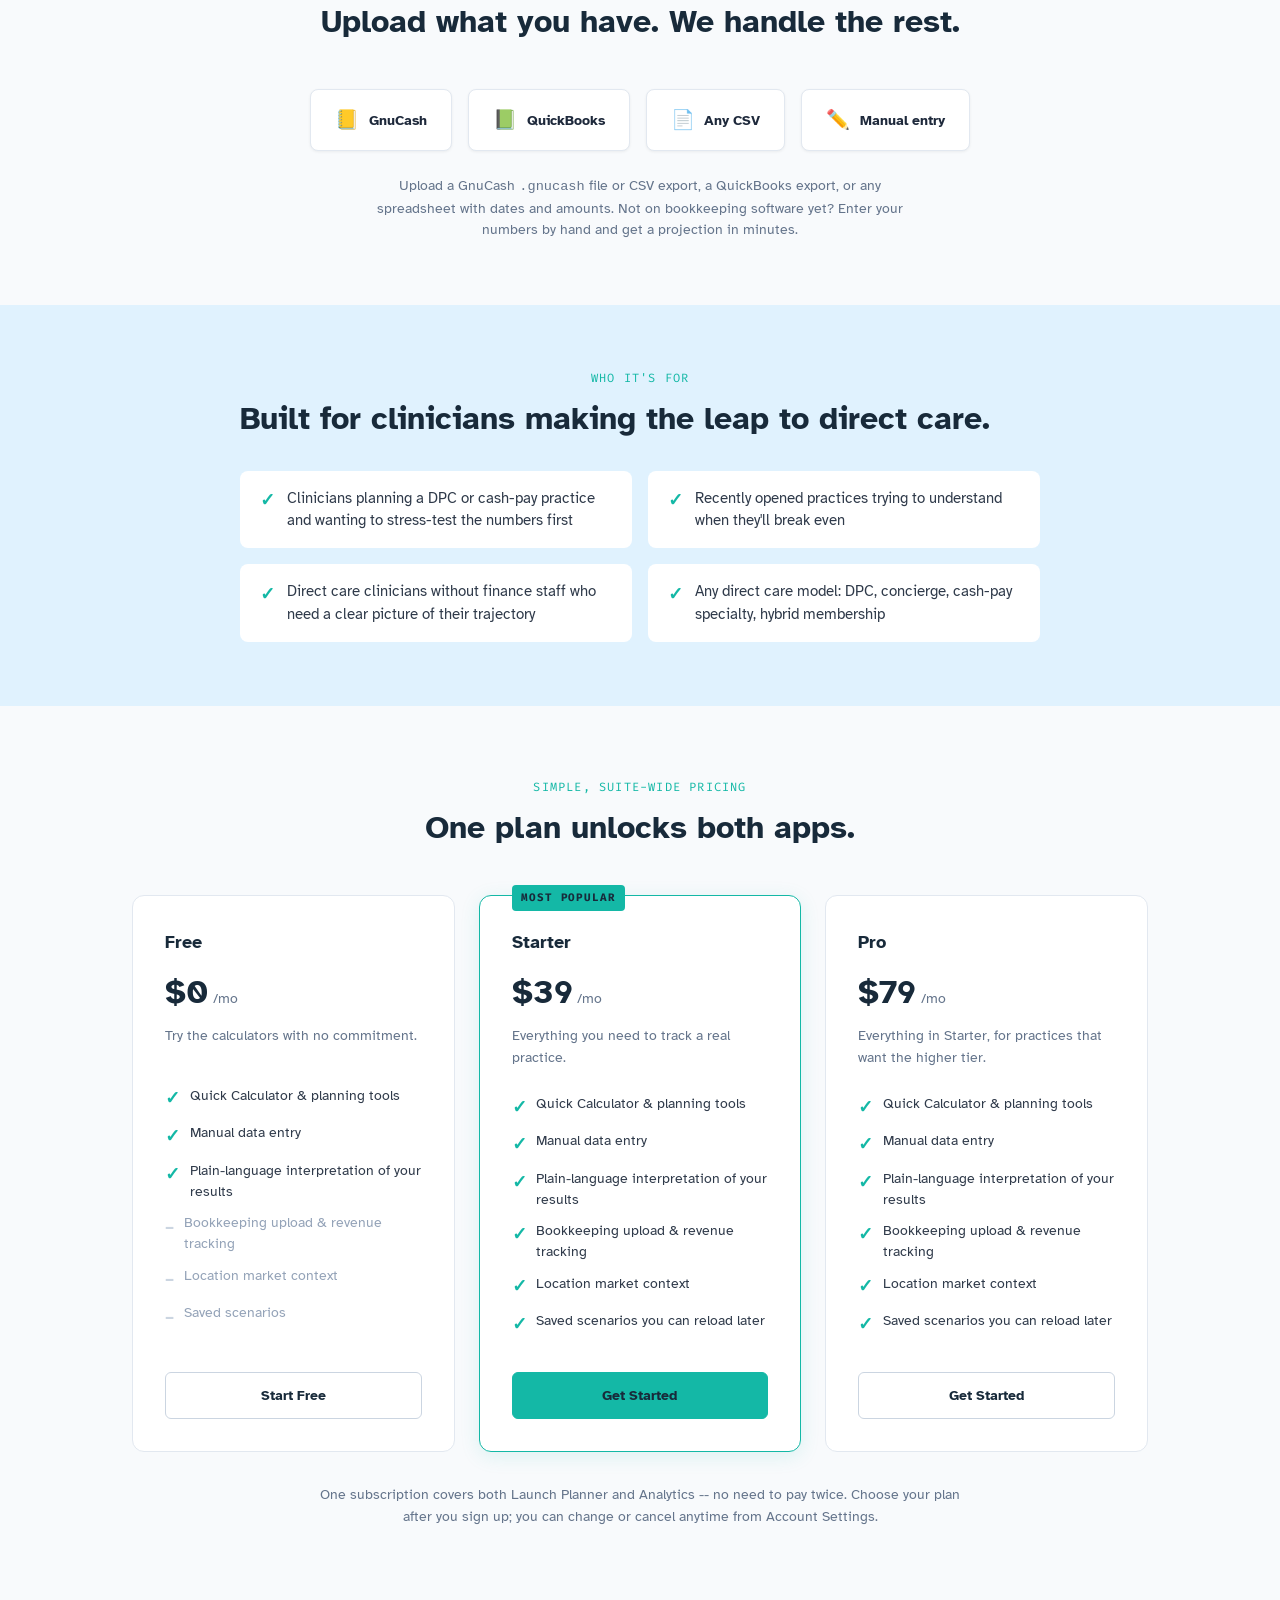
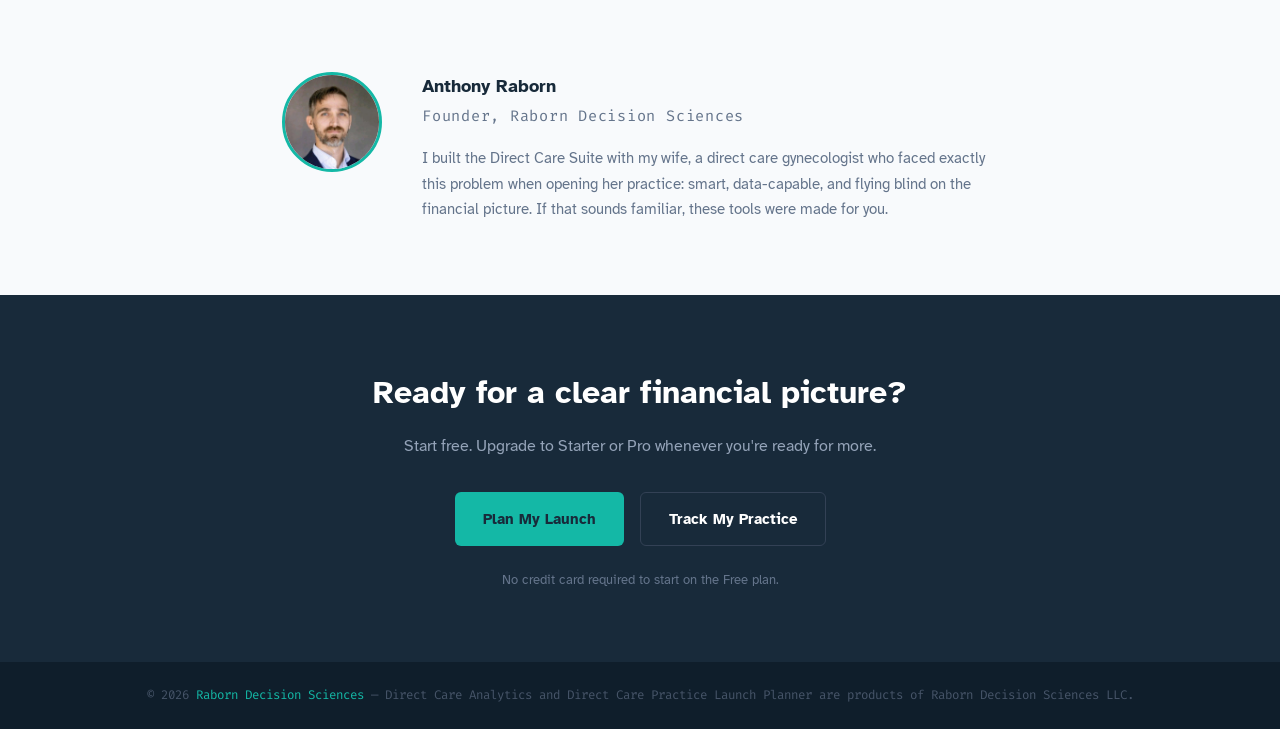
==== commit b10b444e: "Add features/pricing comparison table to landing page Free/Starter/Pro columns with a #pricing ancho" ====
--- a/landing/index.html
+++ b/landing/index.html
@@ -512,6 +512,152 @@
     flex-shrink: 0;
   }
 
+  /* PRICING */
+  .pricing-section {
+    padding: 4.5rem 2rem;
+    max-width: 1080px;
+    margin: 0 auto;
+  }
+
+  .pricing-grid {
+    display: grid;
+    grid-template-columns: repeat(auto-fit, minmax(280px, 1fr));
+    gap: 1.5rem;
+    align-items: stretch;
+  }
+
+  .price-card {
+    background: var(--white);
+    border: 1px solid #E2E8F0;
+    border-radius: 12px;
+    padding: 2rem;
+    display: flex;
+    flex-direction: column;
+  }
+
+  .price-card.featured {
+    border-color: var(--teal);
+    box-shadow: 0 4px 20px rgba(20,184,166,0.12);
+    position: relative;
+  }
+
+  .price-card-badge {
+    position: absolute;
+    top: -0.7rem;
+    left: 2rem;
+    background: var(--teal);
+    color: var(--navy);
+    font-family: var(--mono);
+    font-size: 0.68rem;
+    font-weight: 700;
+    letter-spacing: 0.08em;
+    text-transform: uppercase;
+    padding: 0.25rem 0.6rem;
+    border-radius: 4px;
+  }
+
+  .price-card h3 {
+    font-size: 1.15rem;
+    font-weight: 700;
+    color: var(--navy);
+    margin-bottom: 0.5rem;
+  }
+
+  .price-card .price {
+    display: flex;
+    align-items: baseline;
+    gap: 0.3rem;
+    margin-bottom: 0.35rem;
+  }
+
+  .price-card .price .amount {
+    font-size: 2.1rem;
+    font-weight: 700;
+    color: var(--navy);
+  }
+
+  .price-card .price .period {
+    font-size: 0.9rem;
+    color: var(--gray);
+  }
+
+  .price-card .price-desc {
+    font-size: 0.85rem;
+    color: var(--gray);
+    margin-bottom: 1.5rem;
+    min-height: 2.6em;
+  }
+
+  .price-card ul {
+    list-style: none;
+    margin-bottom: 1.5rem;
+    flex-grow: 1;
+  }
+
+  .price-card li {
+    display: flex;
+    align-items: flex-start;
+    gap: 0.6rem;
+    font-size: 0.875rem;
+    color: var(--slate);
+    margin-bottom: 0.65rem;
+    line-height: 1.5;
+  }
+
+  .price-card li.excluded {
+    color: #94A3B8;
+  }
+
+  .price-card .check {
+    color: var(--teal);
+  }
+
+  .price-card .cross {
+    color: #CBD5E1;
+    font-weight: 700;
+    font-size: 1.1rem;
+    margin-top: 0.05rem;
+    flex-shrink: 0;
+  }
+
+  .price-card-cta {
+    display: inline-flex;
+    justify-content: center;
+    align-items: center;
+    font-family: var(--font);
+    font-weight: 700;
+    font-size: 0.9rem;
+    padding: 0.7rem 1.4rem;
+    border-radius: 6px;
+    text-decoration: none;
+    transition: background 0.15s, border-color 0.15s;
+  }
+
+  .price-card:not(.featured) .price-card-cta {
+    background: transparent;
+    color: var(--navy);
+    border: 1.5px solid #CBD5E1;
+  }
+
+  .price-card:not(.featured) .price-card-cta:hover { border-color: var(--teal); color: var(--teal-dark); }
+
+  .price-card.featured .price-card-cta {
+    background: var(--teal);
+    color: var(--navy);
+    border: 1.5px solid var(--teal);
+  }
+
+  .price-card.featured .price-card-cta:hover { background: var(--teal-dark); border-color: var(--teal-dark); color: var(--white); }
+
+  .pricing-note {
+    text-align: center;
+    color: var(--gray);
+    font-size: 0.85rem;
+    max-width: 640px;
+    margin: 2rem auto 0;
+    line-height: 1.6;
+  }
+
   /* FOUNDER */
   .founder {
     padding: 4.5rem 2rem;
@@ -669,6 +815,7 @@
     <span class="nav-name">Direct Care <span>Suite</span></span>
   </a>
   <div class="nav-links">
+    <a href="#pricing" class="nav-loginlink">Pricing</a>
     <a href="https://app.directcareanalytics.com" class="nav-loginlink">Log in</a>
     <a href="#apps" class="nav-cta">Get Started</a>
   </div>
@@ -855,6 +1002,60 @@
   </div>
 </section>
 
+<section class="pricing-section" id="pricing">
+  <p class="section-label">Simple, suite-wide pricing</p>
+  <h2 class="section-title">One plan unlocks both apps.</h2>
+  <div class="pricing-grid">
+    <div class="price-card">
+      <h3>Free</h3>
+      <div class="price"><span class="amount">$0</span><span class="period">/mo</span></div>
+      <p class="price-desc">Try the calculators with no commitment.</p>
+      <ul>
+        <li><span class="check">&#x2713;</span> Quick Calculator &amp; planning tools</li>
+        <li><span class="check">&#x2713;</span> Manual data entry</li>
+        <li><span class="check">&#x2713;</span> Plain-language interpretation of your results</li>
+        <li class="excluded"><span class="cross">&#x2013;</span> Bookkeeping upload &amp; revenue tracking</li>
+        <li class="excluded"><span class="cross">&#x2013;</span> Location market context</li>
+        <li class="excluded"><span class="cross">&#x2013;</span> Saved scenarios</li>
+      </ul>
+      <a href="#apps" class="price-card-cta">Start Free</a>
+    </div>
+    <div class="price-card featured">
+      <span class="price-card-badge">Most popular</span>
+      <h3>Starter</h3>
+      <div class="price"><span class="amount">$39</span><span class="period">/mo</span></div>
+      <p class="price-desc">Everything you need to track a real practice.</p>
+      <ul>
+        <li><span class="check">&#x2713;</span> Quick Calculator &amp; planning tools</li>
+        <li><span class="check">&#x2713;</span> Manual data entry</li>
+        <li><span class="check">&#x2713;</span> Plain-language interpretation of your results</li>
+        <li><span class="check">&#x2713;</span> Bookkeeping upload &amp; revenue tracking</li>
+        <li><span class="check">&#x2713;</span> Location market context</li>
+        <li><span class="check">&#x2713;</span> Saved scenarios you can reload later</li>
+      </ul>
+      <a href="#apps" class="price-card-cta">Get Started</a>
+    </div>
+    <div class="price-card">
+      <h3>Pro</h3>
+      <div class="price"><span class="amount">$79</span><span class="period">/mo</span></div>
+      <p class="price-desc">Everything in Starter, for practices that want the higher tier.</p>
+      <ul>
+        <li><span class="check">&#x2713;</span> Quick Calculator &amp; planning tools</li>
+        <li><span class="check">&#x2713;</span> Manual data entry</li>
+        <li><span class="check">&#x2713;</span> Plain-language interpretation of your results</li>
+        <li><span class="check">&#x2713;</span> Bookkeeping upload &amp; revenue tracking</li>
+        <li><span class="check">&#x2713;</span> Location market context</li>
+        <li><span class="check">&#x2713;</span> Saved scenarios you can reload later</li>
+      </ul>
+      <a href="#apps" class="price-card-cta">Get Started</a>
+    </div>
+  </div>
+  <p class="pricing-note">
+    One subscription covers both Launch Planner and Analytics -- no need to pay twice.
+    Choose your plan after you sign up; you can change or cancel anytime from Account Settings.
+  </p>
+</section>
+
 <section class="founder">
   <img src="assets/anthony-raborn.jpg" alt="Anthony Raborn" class="founder-photo" onerror="this.style.display='none'">
   <div class="founder-text">
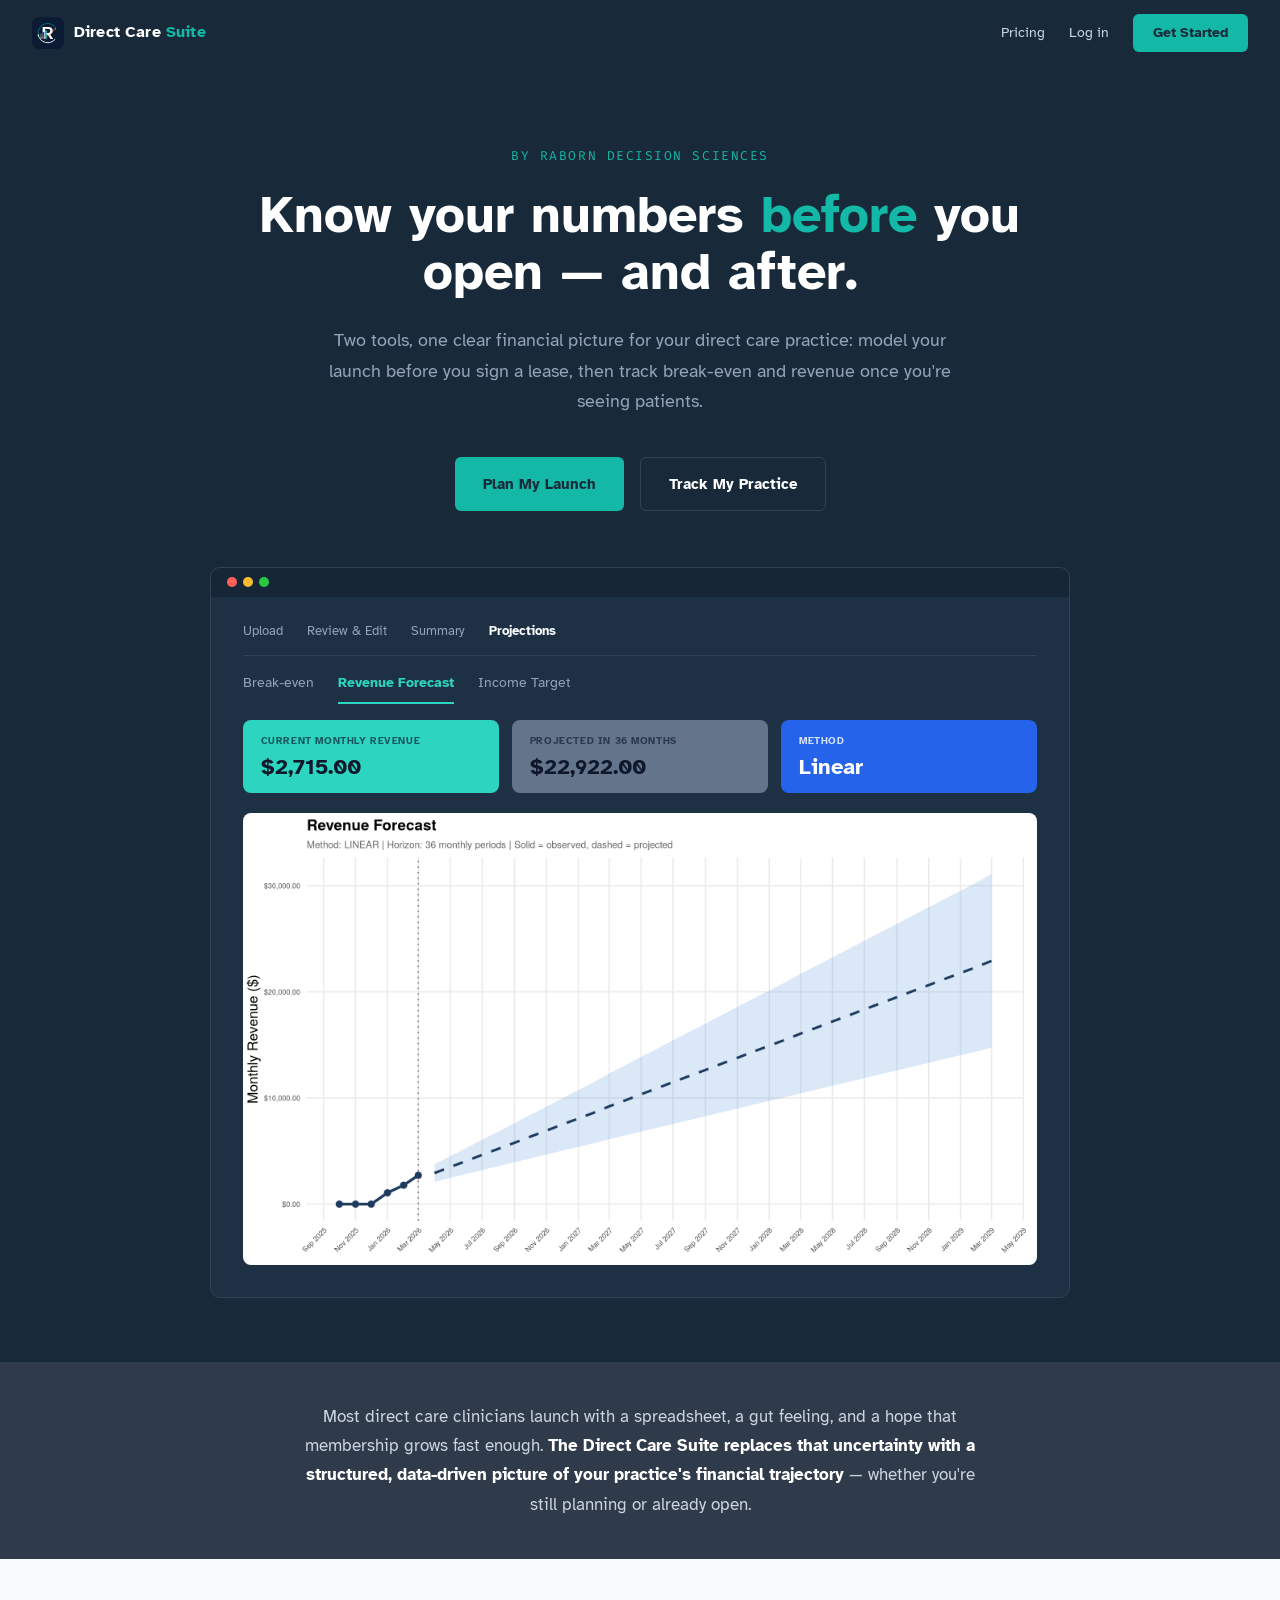
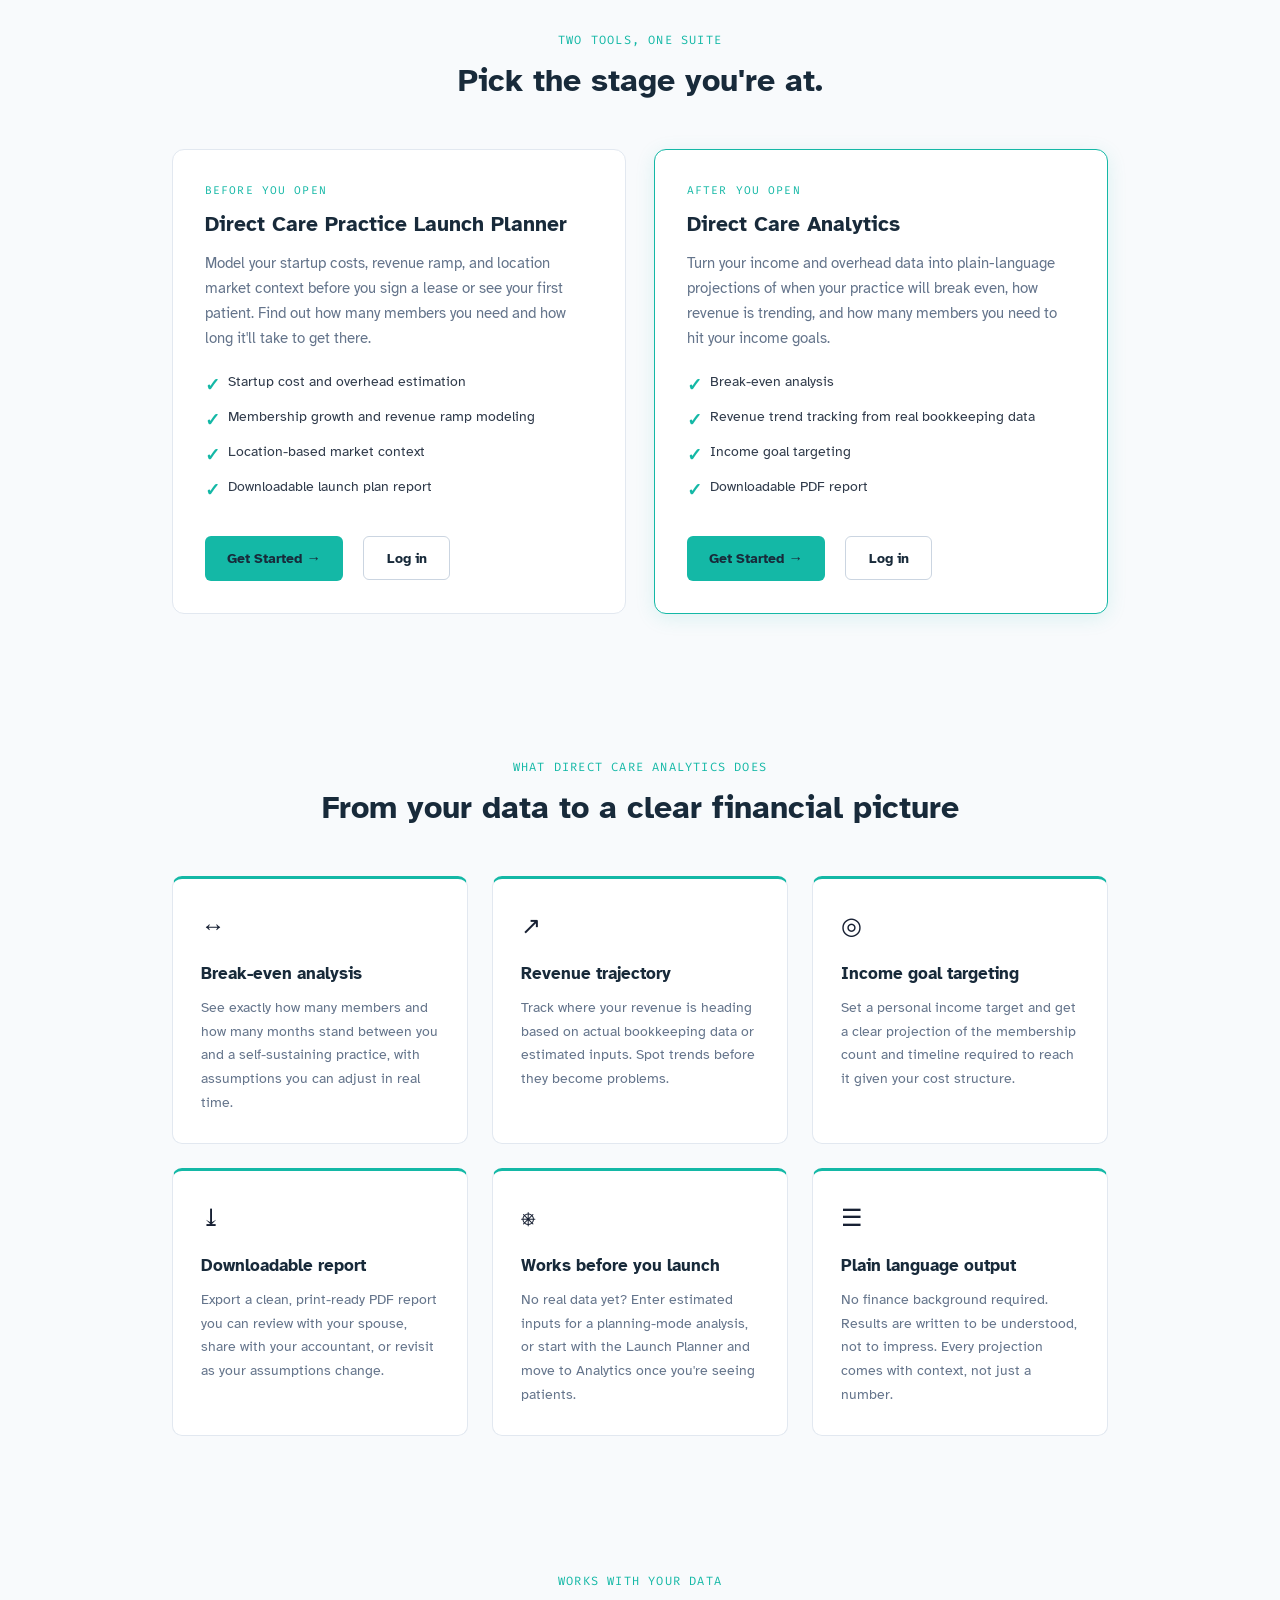
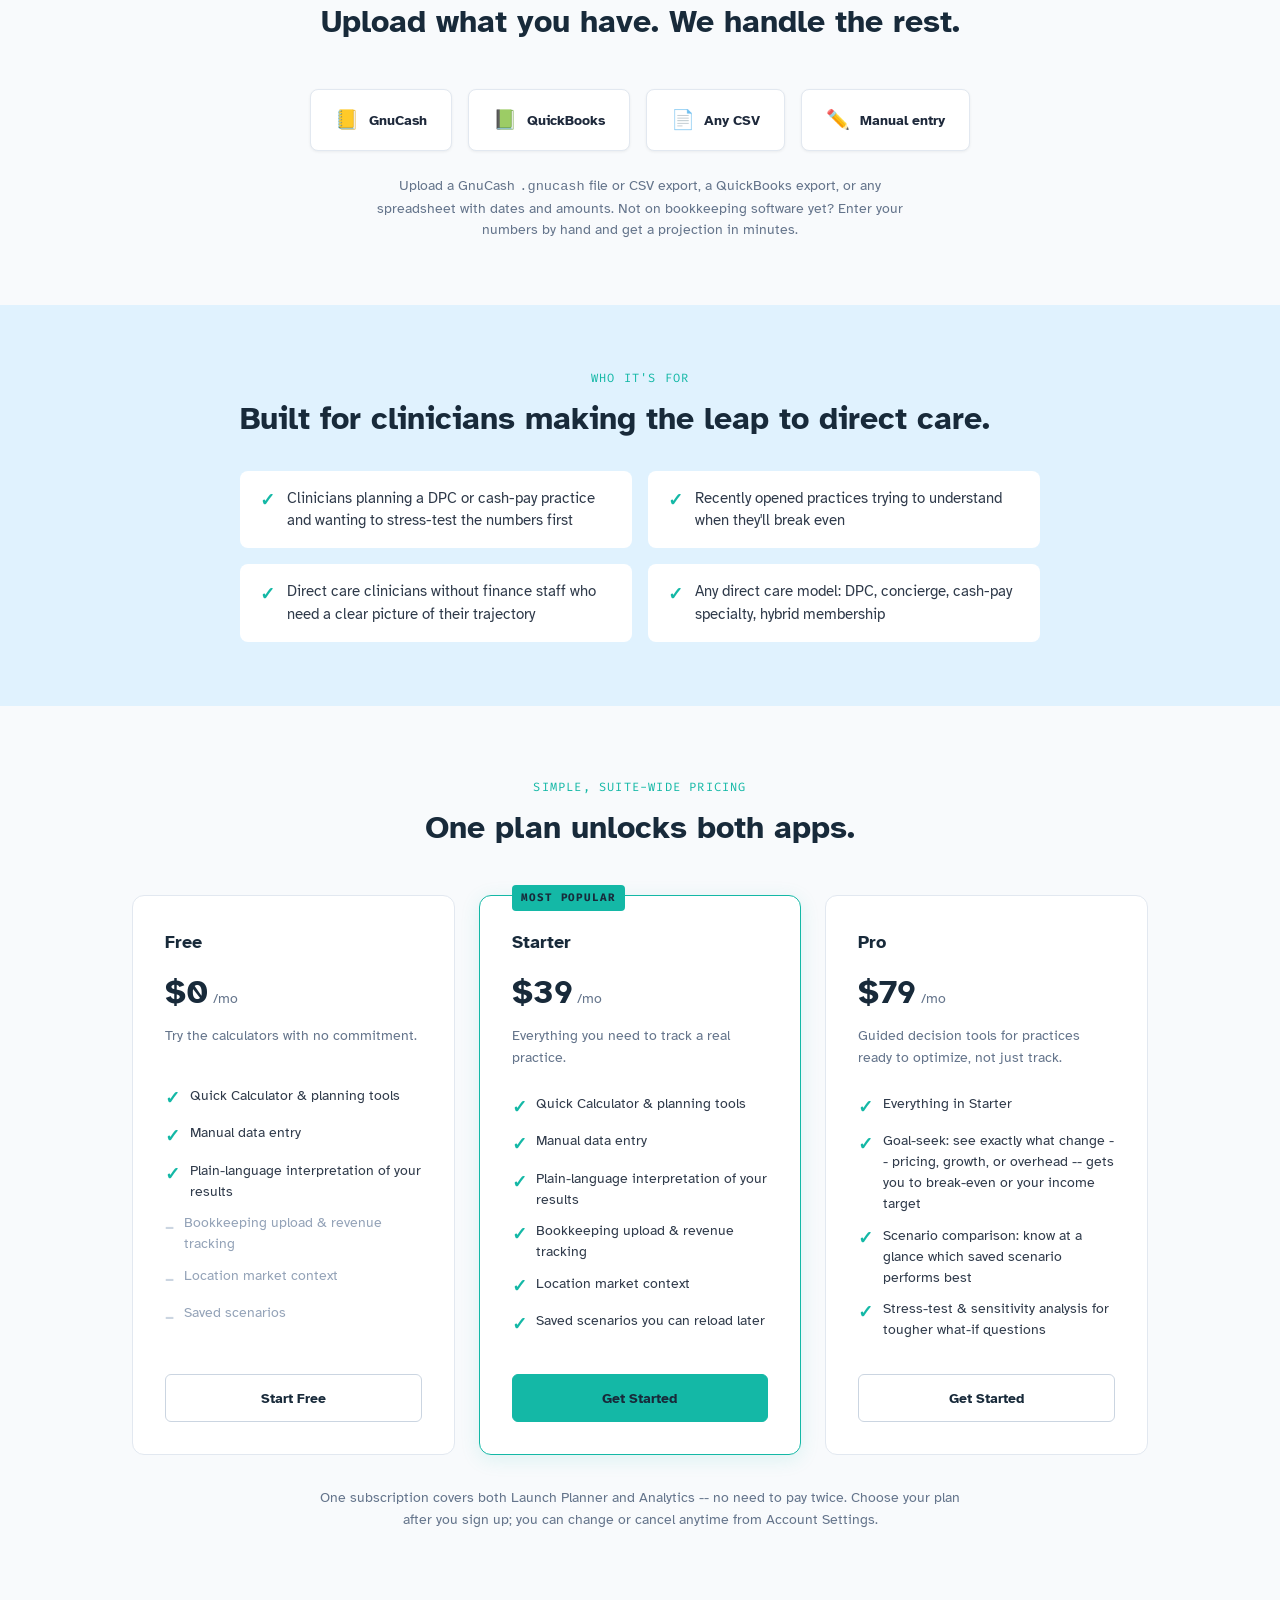
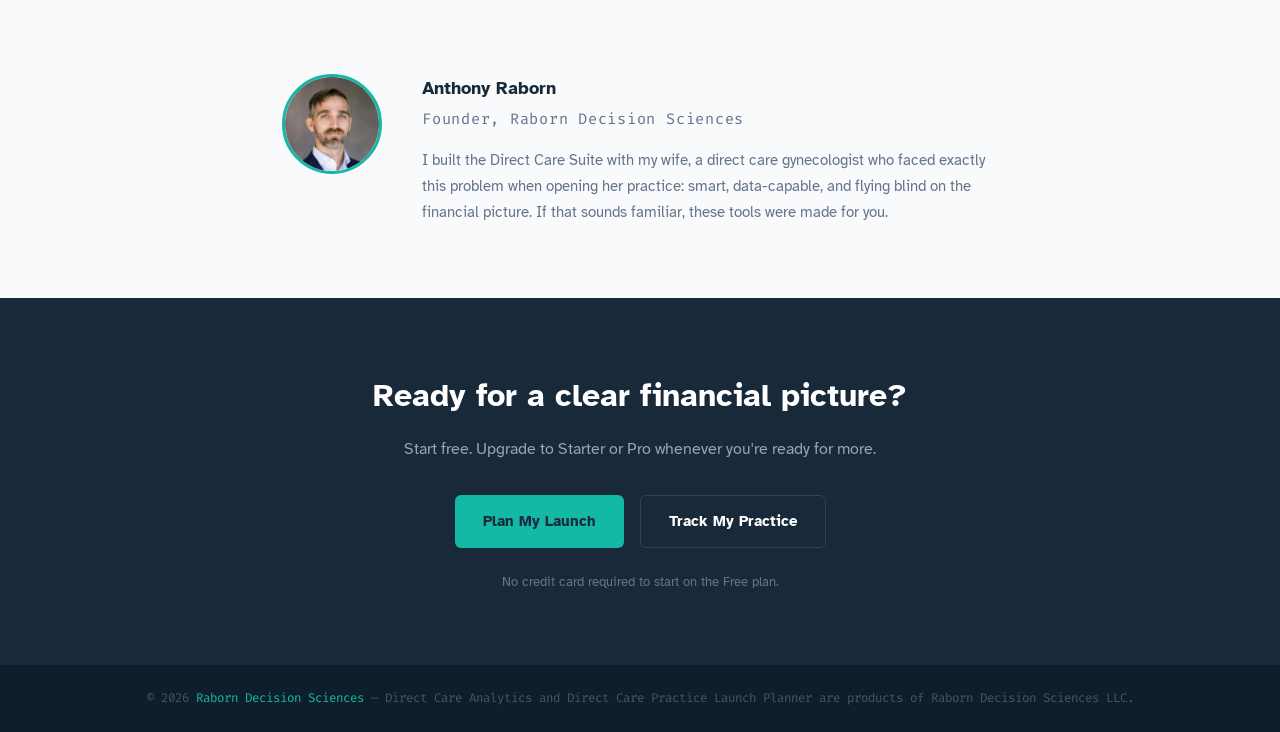
==== commit 9edd3375: "Update landing page's Pro tier and app-card CTAs Pro tier now lists its real differentiators (goal-s" ====
--- a/landing/index.html
+++ b/landing/index.html
@@ -426,13 +426,24 @@
 
   .app-btn:hover { background: var(--teal-dark); color: var(--white); }
 
-  .app-loginlink {
-    font-size: 0.85rem;
-    color: var(--gray);
+  .app-loginbtn {
+    display: inline-flex;
+    align-items: center;
+    gap: 0.5rem;
+    background: transparent;
+    color: var(--navy);
+    font-family: var(--font);
+    font-weight: 700;
+    font-size: 0.9rem;
+    padding: calc(0.7rem - 1.5px) 1.4rem;
+    border: 1.5px solid #CBD5E1;
+    border-radius: 6px;
     text-decoration: none;
-  }
-
-  .app-loginlink:hover { color: var(--teal-dark); text-decoration: underline; }
+    transition: border-color 0.15s, color 0.15s;
+    white-space: nowrap;
+  }
+
+  .app-loginbtn:hover { border-color: var(--teal); color: var(--teal-dark); }
 
   /* FEATURES */
   .features {
@@ -830,8 +841,8 @@
   </p>
 
   <div class="hero-ctas">
-    <a href="https://planner.directcareanalytics.com/?signup=1" class="btn-primary">Plan My Launch</a>
-    <a href="https://app.directcareanalytics.com/?signup=1" class="btn-secondary">Track My Practice</a>
+    <a href="https://planner.directcareanalytics.com" class="btn-primary">Plan My Launch</a>
+    <a href="https://app.directcareanalytics.com" class="btn-secondary">Track My Practice</a>
   </div>
 
   <div class="screenshot-wrap">
@@ -902,7 +913,7 @@
       </ul>
       <div class="app-card-ctas">
         <a href="https://planner.directcareanalytics.com/?signup=1" class="app-btn">Get Started &#8594;</a>
-        <a href="https://planner.directcareanalytics.com" class="app-loginlink">Log in</a>
+        <a href="https://planner.directcareanalytics.com" class="app-loginbtn">Log in</a>
       </div>
     </div>
     <div class="app-card featured">
@@ -921,7 +932,7 @@
       </ul>
       <div class="app-card-ctas">
         <a href="https://app.directcareanalytics.com/?signup=1" class="app-btn">Get Started &#8594;</a>
-        <a href="https://app.directcareanalytics.com" class="app-loginlink">Log in</a>
+        <a href="https://app.directcareanalytics.com" class="app-loginbtn">Log in</a>
       </div>
     </div>
   </div>
@@ -1038,14 +1049,12 @@
     <div class="price-card">
       <h3>Pro</h3>
       <div class="price"><span class="amount">$79</span><span class="period">/mo</span></div>
-      <p class="price-desc">Everything in Starter, for practices that want the higher tier.</p>
+      <p class="price-desc">Guided decision tools for practices ready to optimize, not just track.</p>
       <ul>
-        <li><span class="check">&#x2713;</span> Quick Calculator &amp; planning tools</li>
-        <li><span class="check">&#x2713;</span> Manual data entry</li>
-        <li><span class="check">&#x2713;</span> Plain-language interpretation of your results</li>
-        <li><span class="check">&#x2713;</span> Bookkeeping upload &amp; revenue tracking</li>
-        <li><span class="check">&#x2713;</span> Location market context</li>
-        <li><span class="check">&#x2713;</span> Saved scenarios you can reload later</li>
+        <li><span class="check">&#x2713;</span> Everything in Starter</li>
+        <li><span class="check">&#x2713;</span> Goal-seek: see exactly what change -- pricing, growth, or overhead -- gets you to break-even or your income target</li>
+        <li><span class="check">&#x2713;</span> Scenario comparison: know at a glance which saved scenario performs best</li>
+        <li><span class="check">&#x2713;</span> Stress-test &amp; sensitivity analysis for tougher what-if questions</li>
       </ul>
       <a href="#apps" class="price-card-cta">Get Started</a>
     </div>
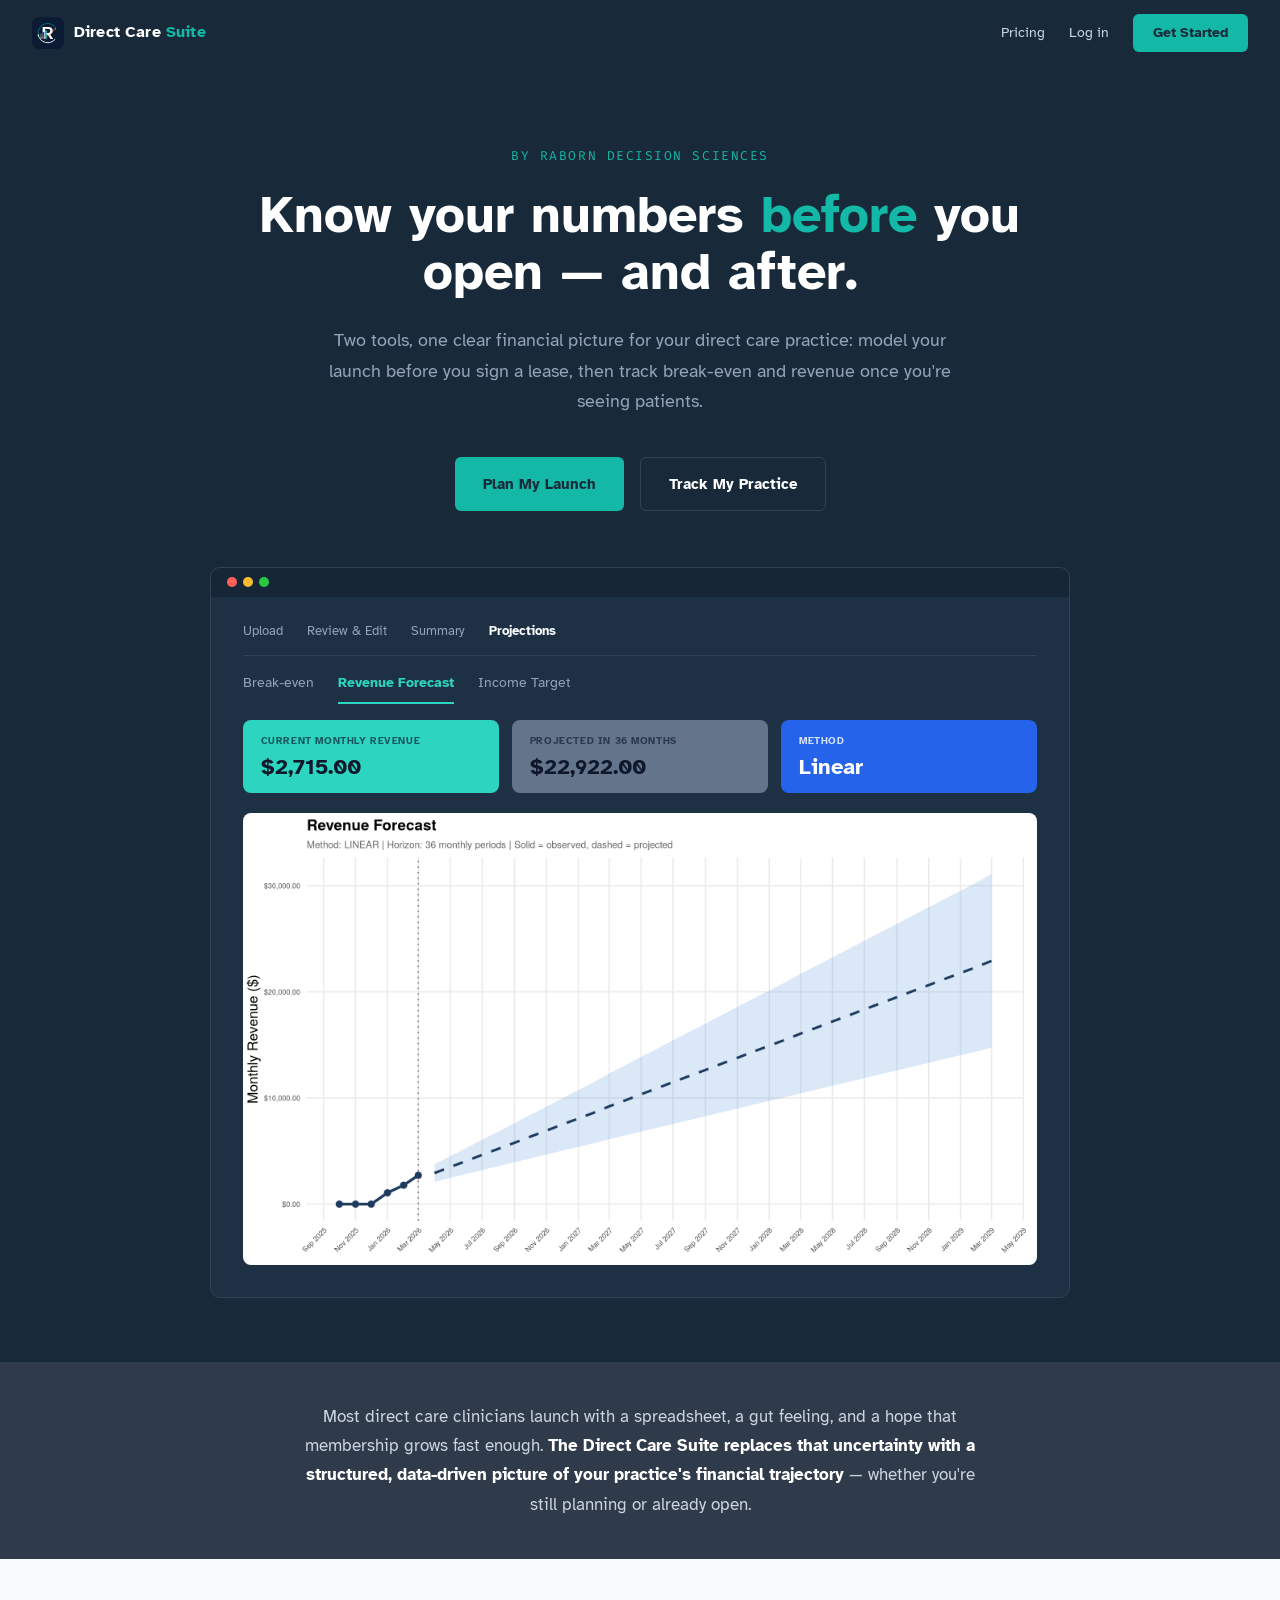
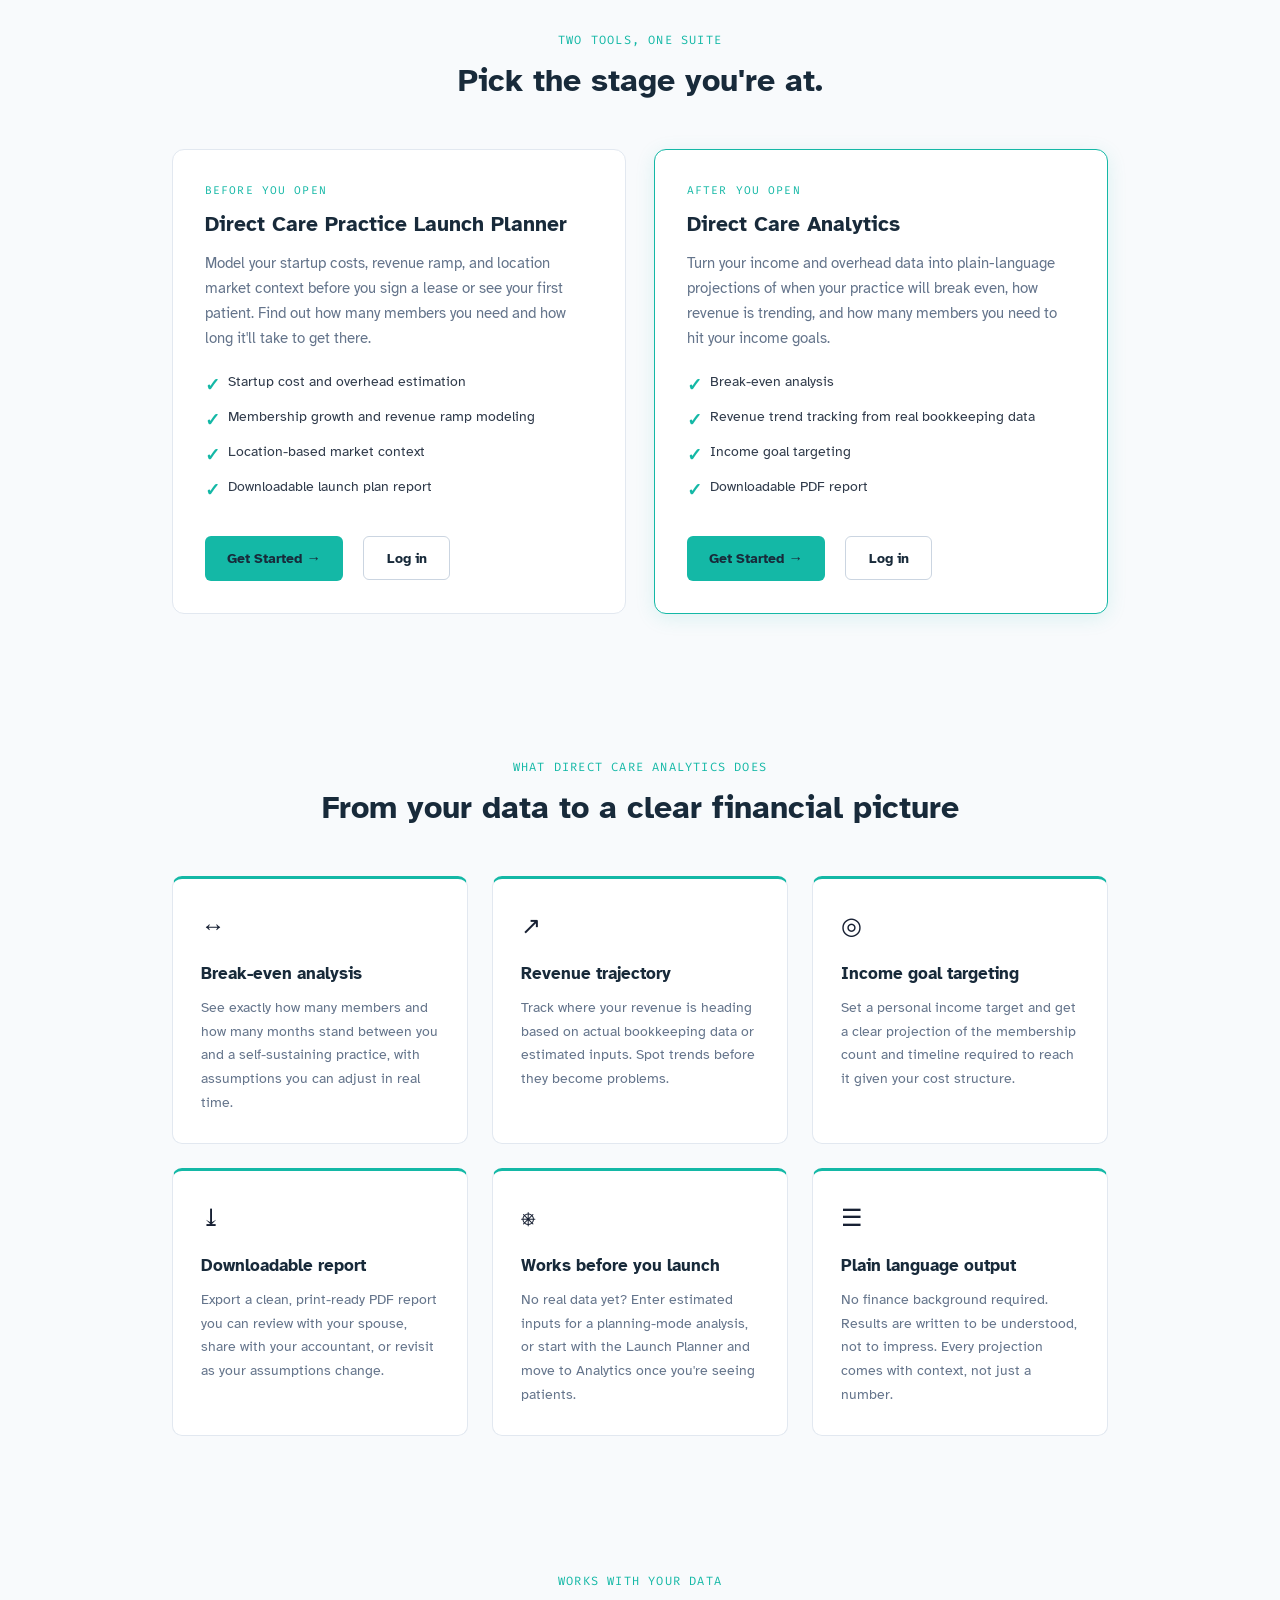
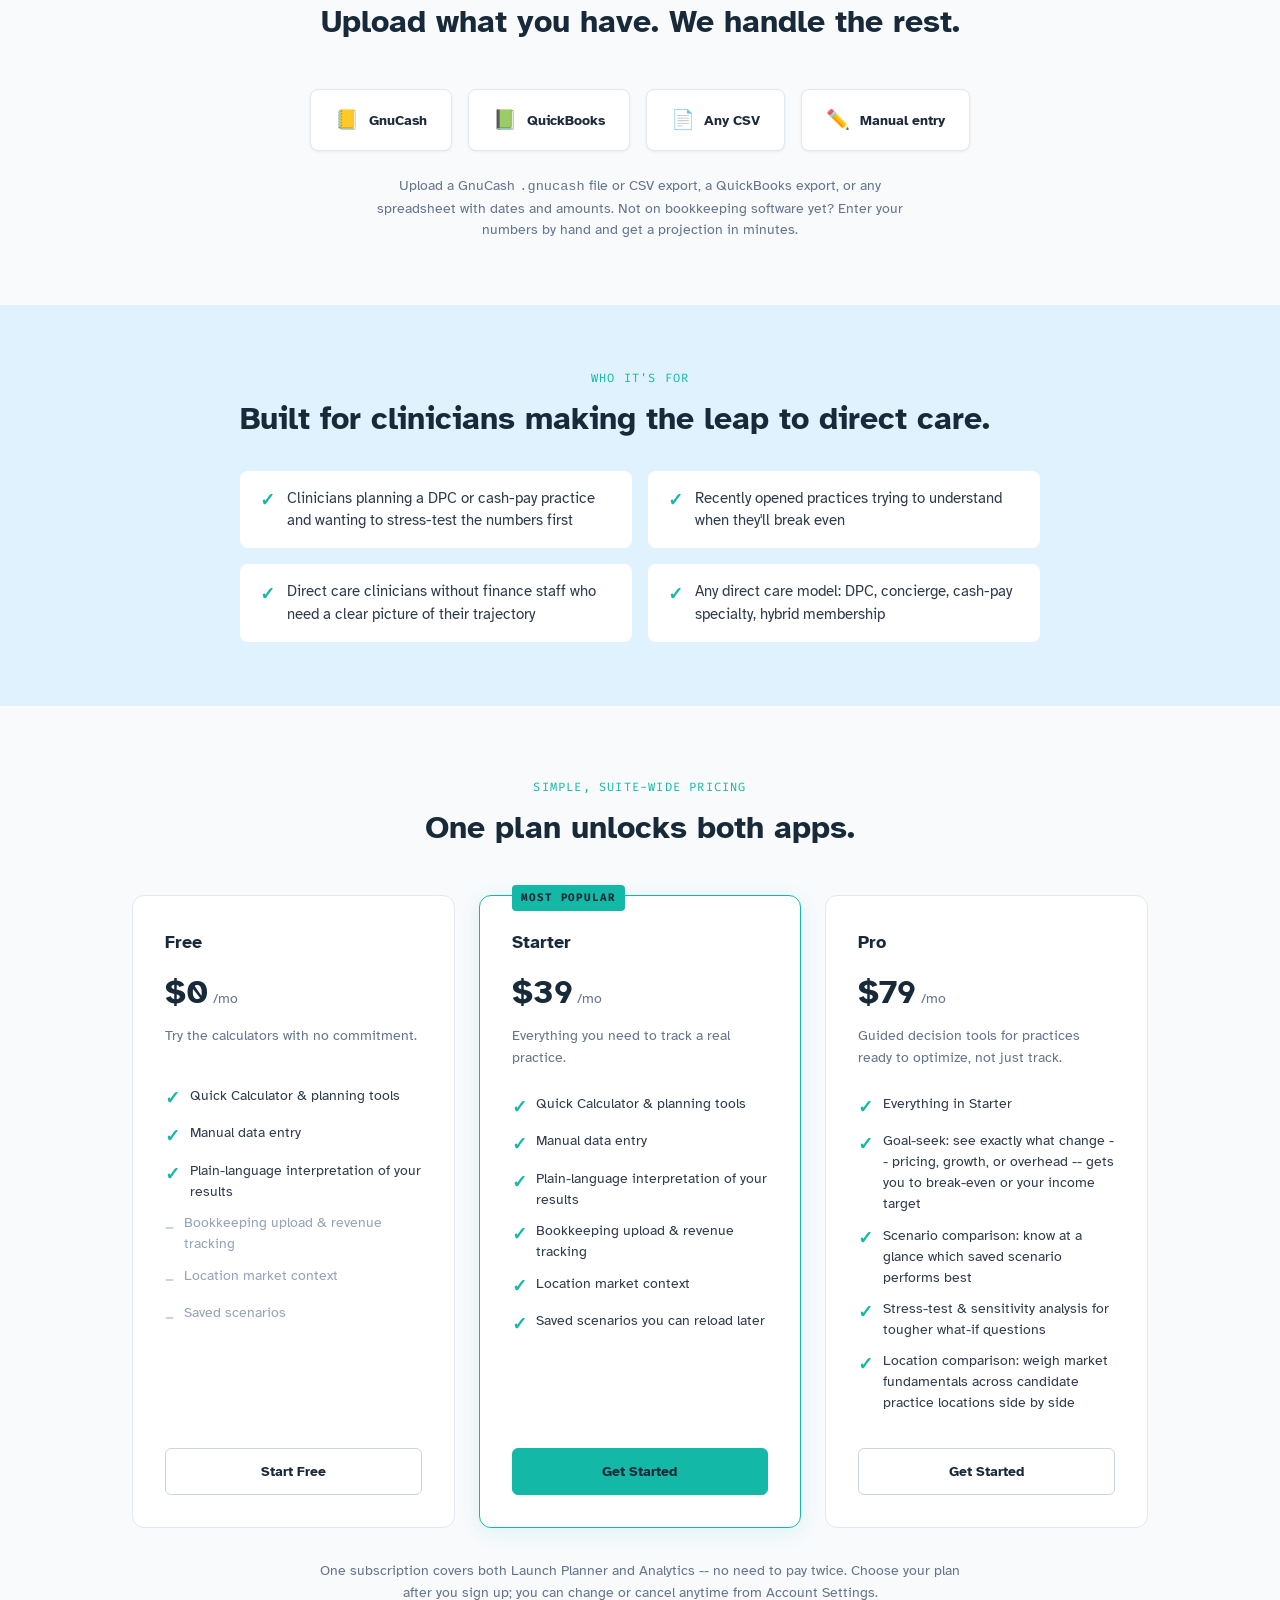
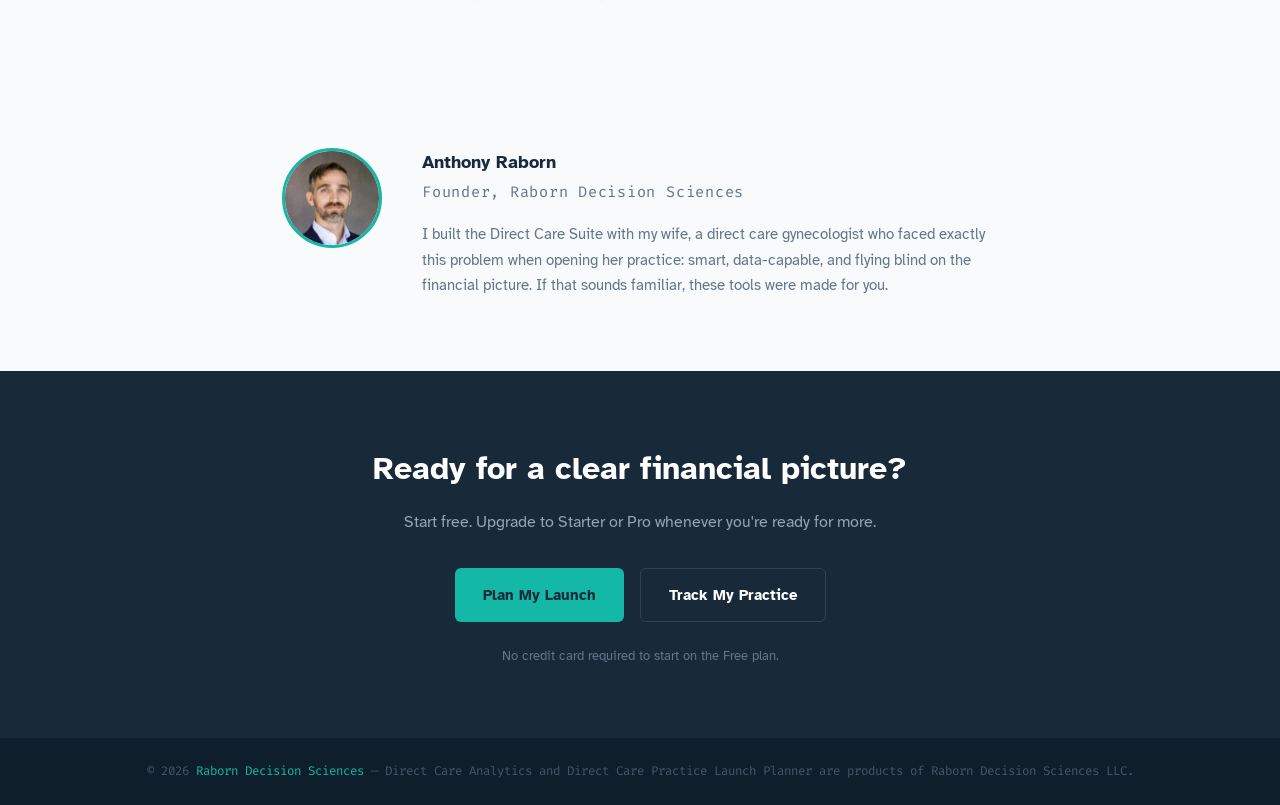
==== commit b43514dc: "Add navbar tier badge, goal-seek combined lever, location comparison, and refresh Plans-page copy/co" ====
--- a/landing/index.html
+++ b/landing/index.html
@@ -1055,6 +1055,7 @@
         <li><span class="check">&#x2713;</span> Goal-seek: see exactly what change -- pricing, growth, or overhead -- gets you to break-even or your income target</li>
         <li><span class="check">&#x2713;</span> Scenario comparison: know at a glance which saved scenario performs best</li>
         <li><span class="check">&#x2713;</span> Stress-test &amp; sensitivity analysis for tougher what-if questions</li>
+        <li><span class="check">&#x2713;</span> Location comparison: weigh market fundamentals across candidate practice locations side by side</li>
       </ul>
       <a href="#apps" class="price-card-cta">Get Started</a>
     </div>
